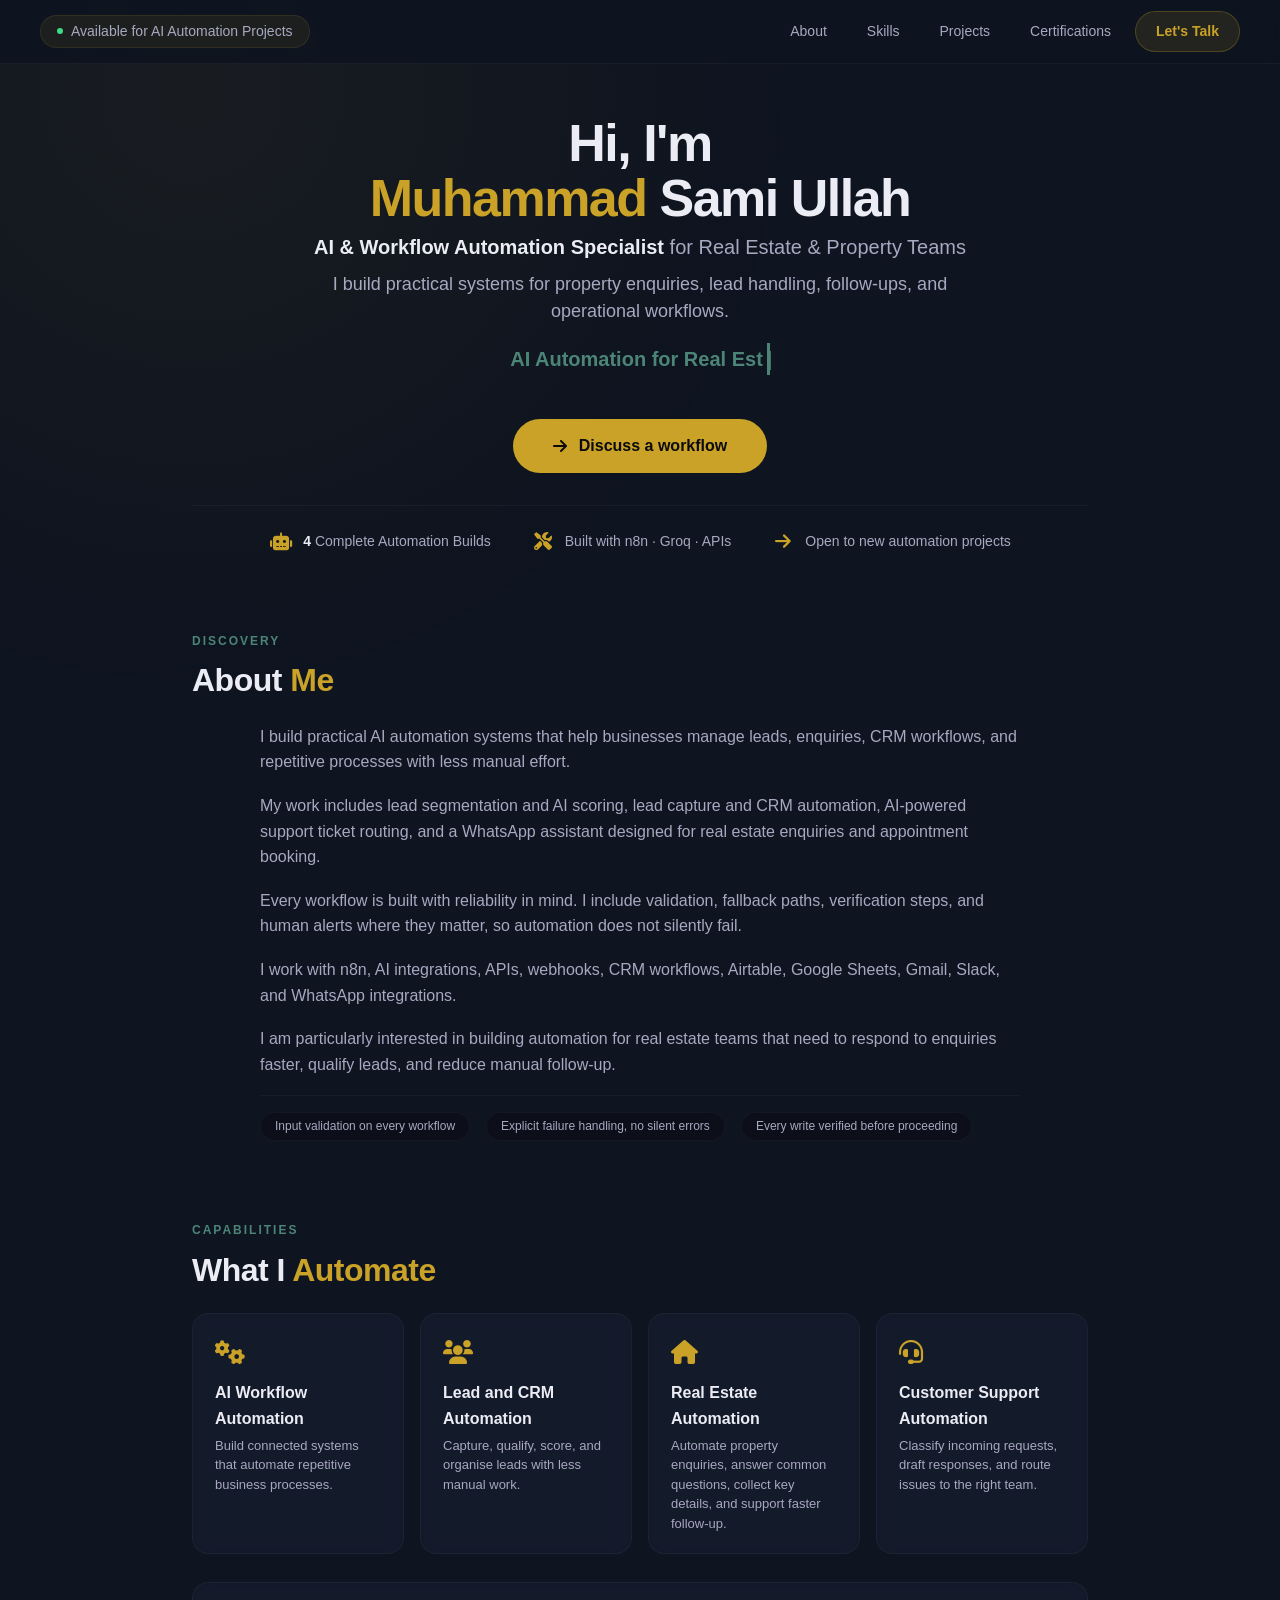
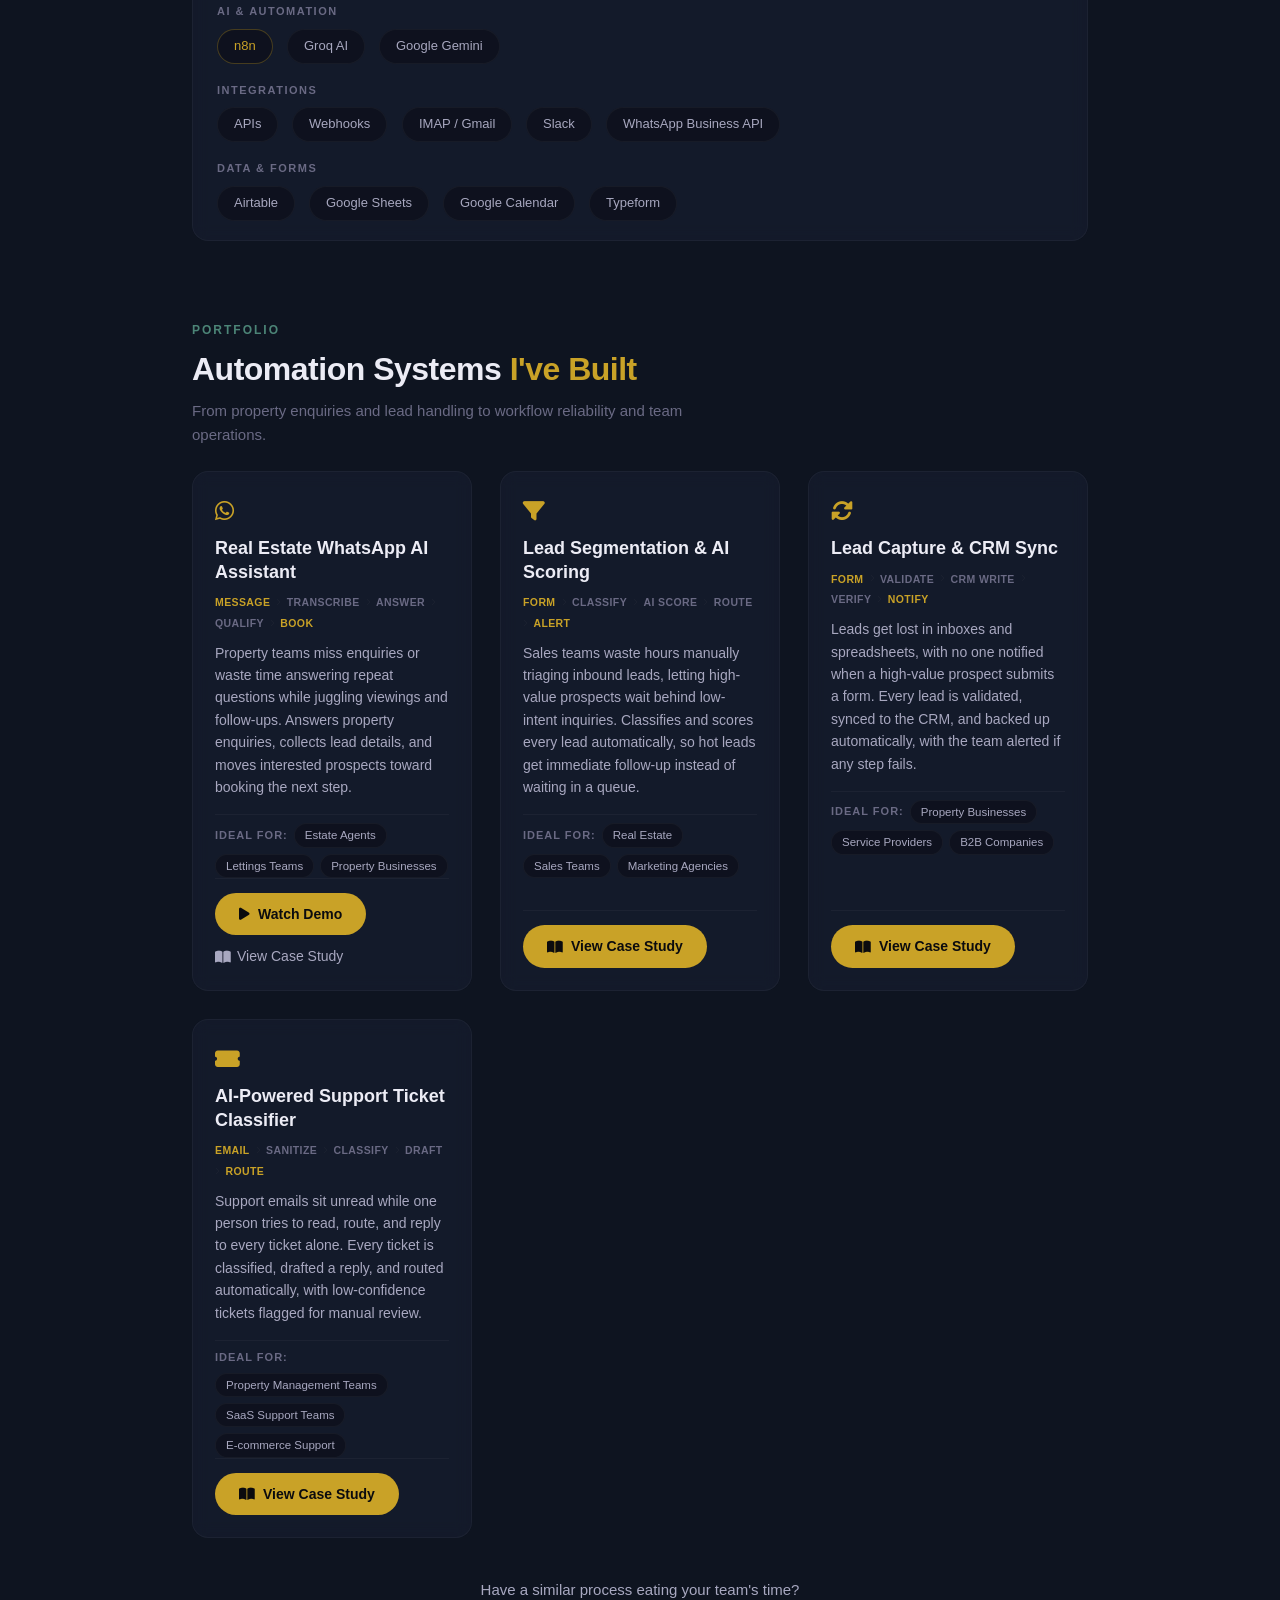
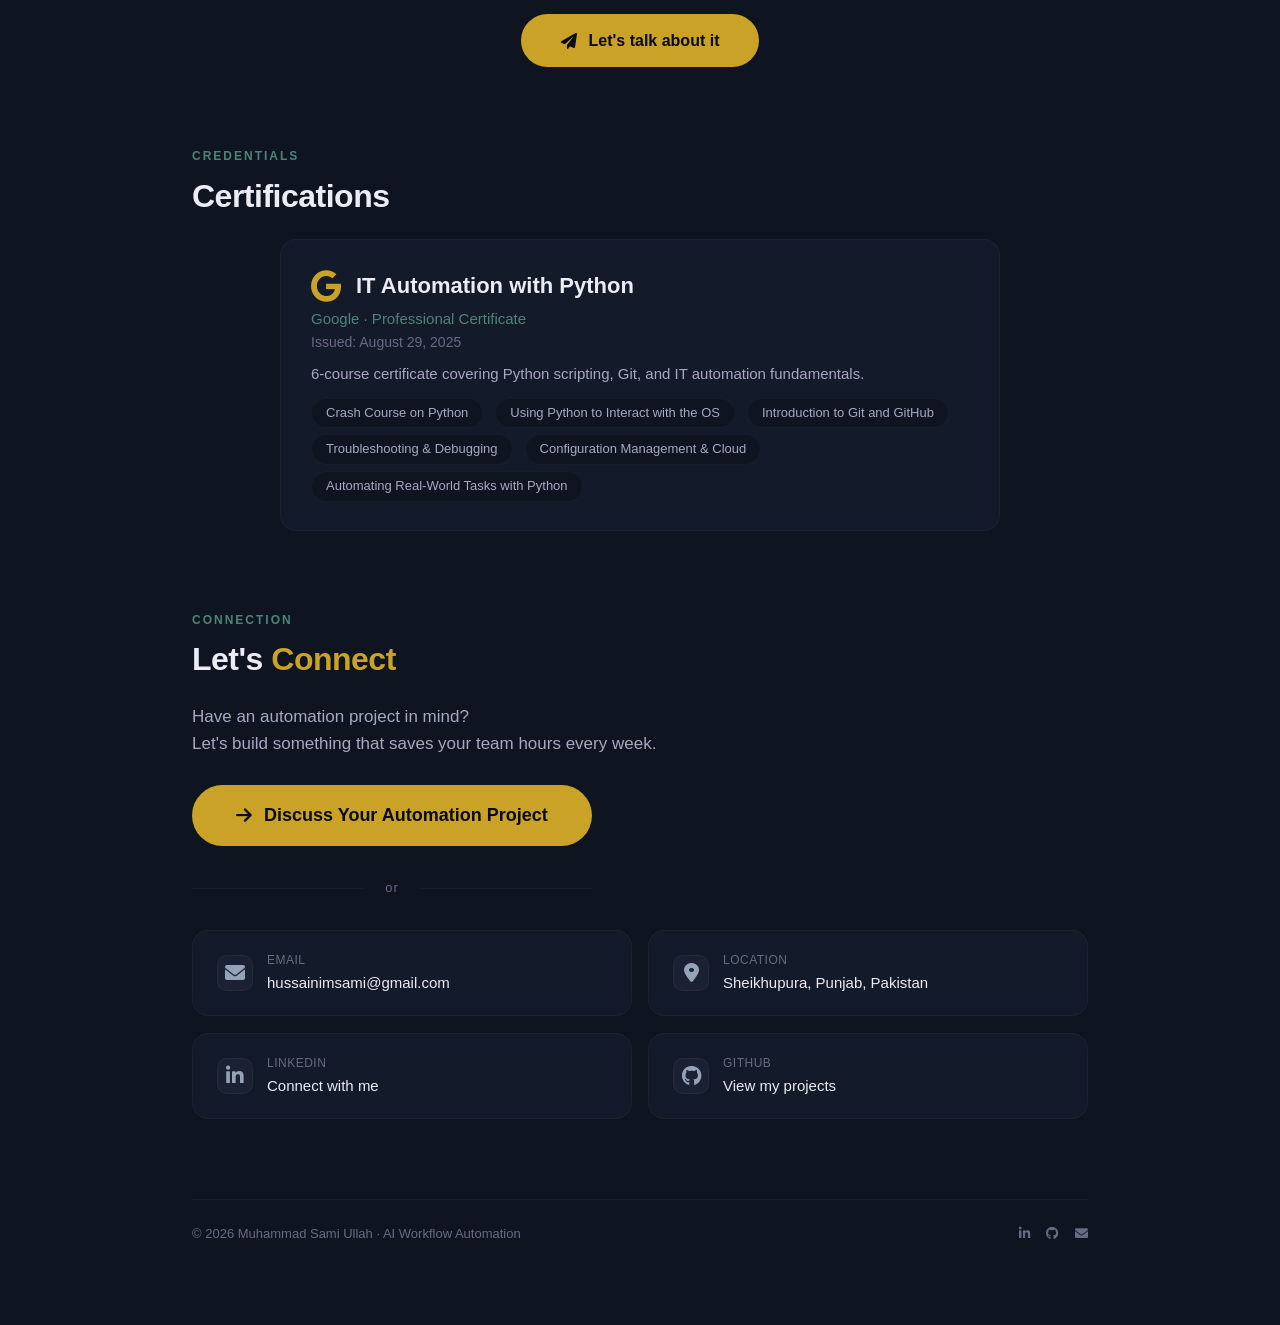
==== index.html @ 7d1ad325 "Update index.html" ====
<!DOCTYPE html>
<html lang="en">
<head>
    <meta charset="UTF-8" />
    <meta name="viewport" content="width=device-width, initial-scale=1.0" />
    <title>Muhammad Sami Ullah · AI Workflow Automation</title>
    <meta name="description" content="AI Workflow Automation for Lead, CRM and Property Enquiry Processes. I build systems that capture and qualify leads, manage property enquiries, route support requests, and reduce manual work." />
    <meta property="og:title" content="Muhammad Sami Ullah · AI Workflow Automation" />
    <meta property="og:type" content="website" />
    <meta property="og:url" content="https://ihussainisami.vercel.app" />
    <link rel="icon" href="data:image/svg+xml,<svg xmlns='http://www.w3.org/2000/svg' viewBox='0 0 100 100'><text y='.9em' font-size='90'>⚙️</text></svg>" />
    <link rel="stylesheet" href="https://cdnjs.cloudflare.com/ajax/libs/font-awesome/6.0.0-beta3/css/all.min.css" />
    <link rel="stylesheet" href="style.css" />
<meta name="google-site-verification" content="googlea00cfc5ee9e7b733" />
</head>
<body>

    <nav class="navbar">
        <div class="nav-availability"><span class="dot"></span> Available for AI Automation Projects</div>
        <button class="hamburger" id="hamburgerBtn" aria-label="Toggle navigation"><span></span><span></span><span></span></button>
        <div class="nav-links">
            <a href="#about">About</a>
            <a href="#skills">Skills</a>
            <a href="#projects">Projects</a>
            <a href="#certifications">Certifications</a>
            <a href="#contact" class="cta-link">Let's Talk</a>
        </div>
    </nav>

    <div class="nav-overlay" id="navOverlay">
        <a href="#about">About</a>
        <a href="#skills">Skills</a>
        <a href="#projects">Projects</a>
        <a href="#certifications">Certifications</a>
        <a href="#contact" class="cta-link">Let's Talk</a>
    </div>

    <main class="main">
        <section class="hero" id="home">
            <h1>Hi, I'm<br /><span class="highlight">Muhammad</span> Sami Ullah</h1>
            <div class="hero-sub"><strong>AI &amp; Workflow Automation Specialist</strong> for Real Estate &amp; Property Teams</div>
            <p class="hero-tagline">
                I build practical systems for property enquiries, lead handling, follow-ups, and operational workflows.
            </p>
            <div class="typewriter-container" id="typewriter"><span id="typewriter-text"></span><span class="cursor">|</span></div>
            <div class="hero-cta">
                <a href="#contact" class="mailto-btn" style="margin-top:0;"><i class="fas fa-arrow-right"></i> Discuss a workflow</a>
            </div>
            <div class="hero-meta">
                <div class="hero-meta-item"><i class="fas fa-robot"></i><span><strong>4</strong> Complete Automation Builds</span></div>
                <div class="hero-meta-item"><i class="fas fa-tools"></i><span>Built with n8n · Groq · APIs</span></div>
                <div class="hero-meta-item"><i class="fas fa-arrow-right"></i><span>Open to new automation projects</span></div>
            </div>
        </section>

        <section id="about">
            <div class="section-label">DISCOVERY</div>
            <h2 class="section-title">About <span>Me</span></h2>
            <div class="about-grid">
                <div class="about-text">
                    <p>I build practical AI automation systems that help businesses manage leads, enquiries, CRM workflows, and repetitive processes with less manual effort.</p>
                    <p>My work includes lead segmentation and AI scoring, lead capture and CRM automation, AI-powered support ticket routing, and a WhatsApp assistant designed for real estate enquiries and appointment booking.</p>
                    <p>Every workflow is built with reliability in mind. I include validation, fallback paths, verification steps, and human alerts where they matter, so automation does not silently fail.</p>
                    <p>I work with n8n, AI integrations, APIs, webhooks, CRM workflows, Airtable, Google Sheets, Gmail, Slack, and WhatsApp integrations.</p>
                    <p>I am particularly interested in building automation for real estate teams that need to respond to enquiries faster, qualify leads, and reduce manual follow-up.</p>
                    <div class="trust-strip">
                        <span>Input validation on every workflow</span>
                        <span>Explicit failure handling, no silent errors</span>
                        <span>Every write verified before proceeding</span>
                    </div>
                </div>
            </div>
        </section>

        <section id="skills">
            <div class="section-label">CAPABILITIES</div>
            <h2 class="section-title">What I <span>Automate</span></h2>
            <div class="skills-grid">
                <div class="skill-card"><div class="icon"><i class="fas fa-cogs"></i></div><h4>AI Workflow Automation</h4><p>Build connected systems that automate repetitive business processes.</p></div>
                <div class="skill-card"><div class="icon"><i class="fas fa-users"></i></div><h4>Lead and CRM Automation</h4><p>Capture, qualify, score, and organise leads with less manual work.</p></div>
                <div class="skill-card"><div class="icon"><i class="fas fa-home"></i></div><h4>Real Estate Automation</h4><p>Automate property enquiries, answer common questions, collect key details, and support faster follow-up.</p></div>
                <div class="skill-card"><div class="icon"><i class="fas fa-headset"></i></div><h4>Customer Support Automation</h4><p>Classify incoming requests, draft responses, and route issues to the right team.</p></div>
            </div>
            <div class="tech-tags-grouped">
                <div class="tag-group">
                    <div class="tag-group-label">AI &amp; Automation</div>
                    <div class="tag-group-list">
                        <span class="tag-highlight">n8n</span><span>Groq AI</span><span>Google Gemini</span>
                    </div>
                </div>
                <div class="tag-group">
                    <div class="tag-group-label">Integrations</div>
                    <div class="tag-group-list">
                        <span>APIs</span><span>Webhooks</span><span>IMAP / Gmail</span><span>Slack</span><span>WhatsApp Business API</span>
                    </div>
                </div>
                <div class="tag-group">
                    <div class="tag-group-label">Data &amp; Forms</div>
                    <div class="tag-group-list">
                        <span>Airtable</span><span>Google Sheets</span><span>Google Calendar</span><span>Typeform</span>
                    </div>
                </div>
            </div>
        </section>

        <section id="projects">
            <div class="section-label">PORTFOLIO</div>
            <h2 class="section-title">Automation Systems <span>I've Built</span></h2>
            <p class="section-subtext">From property enquiries and lead handling to workflow reliability and team operations.</p>
            <div class="projects-grid">

                <div class="project-card">
                    <div class="project-icon"><i class="fab fa-whatsapp"></i></div>
                    <h4>Real Estate WhatsApp AI Assistant</h4>
                    <div class="mini-flow-text">
                        <span>Message</span><i class="fas fa-chevron-right"></i><span>Transcribe</span><i class="fas fa-chevron-right"></i><span>Answer</span><i class="fas fa-chevron-right"></i><span>Qualify</span><i class="fas fa-chevron-right"></i><span>Book</span>
                    </div>
                    <p class="card-desc">Property teams miss enquiries or waste time answering repeat questions while juggling viewings and follow-ups. Answers property enquiries, collects lead details, and moves interested prospects toward booking the next step.</p>
                    <div class="ideal-for"><span class="label">Ideal for:</span><span class="pill">Estate Agents</span><span class="pill">Lettings Teams</span><span class="pill">Property Businesses</span></div>
                    <div class="project-actions">
                        <a href="https://drive.google.com/file/d/1yLW7TFR0mKe8ksVkh0fXr_9Os7YQUaQK/view?usp=sharing" target="_blank" class="case-link"><i class="fas fa-play"></i> Watch Demo</a>
                        <a href="case-studies/real-estate-whatsapp.html" class="repo-link"><i class="fas fa-book-open"></i> View Case Study</a>
                    </div>
                </div>

                <div class="project-card">
                    <div class="project-icon"><i class="fas fa-filter"></i></div>
                    <h4>Lead Segmentation &amp; AI Scoring</h4>
                    <div class="mini-flow-text">
                        <span>Form</span><i class="fas fa-chevron-right"></i><span>Classify</span><i class="fas fa-chevron-right"></i><span>AI Score</span><i class="fas fa-chevron-right"></i><span>Route</span><i class="fas fa-chevron-right"></i><span>Alert</span>
                    </div>
                    <p class="card-desc">Sales teams waste hours manually triaging inbound leads, letting high-value prospects wait behind low-intent inquiries. Classifies and scores every lead automatically, so hot leads get immediate follow-up instead of waiting in a queue.</p>
                    <div class="ideal-for"><span class="label">Ideal for:</span><span class="pill">Real Estate</span><span class="pill">Sales Teams</span><span class="pill">Marketing Agencies</span></div>
                    <div class="project-actions">
                        <a href="case-studies/lead-segmentation.html" class="case-link"><i class="fas fa-book-open"></i> View Case Study</a>
                    </div>
                </div>

                <div class="project-card">
                    <div class="project-icon"><i class="fas fa-sync-alt"></i></div>
                    <h4>Lead Capture &amp; CRM Sync</h4>
                    <div class="mini-flow-text">
                        <span>Form</span><i class="fas fa-chevron-right"></i><span>Validate</span><i class="fas fa-chevron-right"></i><span>CRM Write</span><i class="fas fa-chevron-right"></i><span>Verify</span><i class="fas fa-chevron-right"></i><span>Notify</span>
                    </div>
                    <p class="card-desc">Leads get lost in inboxes and spreadsheets, with no one notified when a high-value prospect submits a form. Every lead is validated, synced to the CRM, and backed up automatically, with the team alerted if any step fails.</p>
                    <div class="ideal-for"><span class="label">Ideal for:</span><span class="pill">Property Businesses</span><span class="pill">Service Providers</span><span class="pill">B2B Companies</span></div>
                    <div class="project-actions">
                        <a href="case-studies/lead-capture.html" class="case-link"><i class="fas fa-book-open"></i> View Case Study</a>
                    </div>
                </div>

                <div class="project-card">
                    <div class="project-icon"><i class="fas fa-ticket-alt"></i></div>
                    <h4>AI-Powered Support Ticket Classifier</h4>
                    <div class="mini-flow-text">
                        <span>Email</span><i class="fas fa-chevron-right"></i><span>Sanitize</span><i class="fas fa-chevron-right"></i><span>Classify</span><i class="fas fa-chevron-right"></i><span>Draft</span><i class="fas fa-chevron-right"></i><span>Route</span>
                    </div>
                    <p class="card-desc">Support emails sit unread while one person tries to read, route, and reply to every ticket alone. Every ticket is classified, drafted a reply, and routed automatically, with low-confidence tickets flagged for manual review.</p>
                    <div class="ideal-for"><span class="label">Ideal for:</span><span class="pill">Property Management Teams</span><span class="pill">SaaS Support Teams</span><span class="pill">E-commerce Support</span></div>
                    <div class="project-actions">
                        <a href="case-studies/support-classifier.html" class="case-link"><i class="fas fa-book-open"></i> View Case Study</a>
                    </div>
                </div>

            </div>
            <div class="projects-closing">
                <p>Have a similar process eating your team's time?</p>
                <a href="#contact" class="mailto-btn" style="margin-top:12px;"><i class="fas fa-paper-plane"></i> Let's talk about it</a>
            </div>
        </section>

        <section id="certifications">
            <div class="section-label">CREDENTIALS</div>
            <h2 class="section-title">Certifications</h2>
            <div class="cert-main">
                <div class="header"><i class="fab fa-google"></i><h4>IT Automation with Python</h4></div>
                <div class="issuer">Google · Professional Certificate</div>
                <div class="date">Issued: August 29, 2025</div>
                <p>6-course certificate covering Python scripting, Git, and IT automation fundamentals.</p>
                <div class="topics">
                    <span>Crash Course on Python</span><span>Using Python to Interact with the OS</span>
                    <span>Introduction to Git and GitHub</span><span>Troubleshooting &amp; Debugging</span>
                    <span>Configuration Management &amp; Cloud</span><span>Automating Real-World Tasks with Python</span>
                </div>
            </div>
        </section>

        <section id="contact">
            <div class="section-label">CONNECTION</div>
            <h2 class="section-title">Let's <span>Connect</span></h2>
            <div class="contact-section">
                <p class="contact-sub">Have an automation project in mind?<br />Let's build something that saves your team hours every week.</p>
                <a href="mailto:hussainimsami@gmail.com" class="contact-primary-btn"><i class="fas fa-arrow-right"></i> Discuss Your Automation Project</a>
                <div class="contact-divider">or</div>
                <div class="contact-grid">
                    <div class="contact-card"><div class="icon"><i class="fas fa-envelope"></i></div><div class="info"><span class="label">Email</span><span class="value"><a href="mailto:hussainimsami@gmail.com">hussainimsami@gmail.com</a></span></div></div>
                    <div class="contact-card"><div class="icon"><i class="fas fa-map-marker-alt"></i></div><div class="info"><span class="label">Location</span><span class="value">Sheikhupura, Punjab, Pakistan</span></div></div>
                    <div class="contact-card"><div class="icon"><i class="fab fa-linkedin-in"></i></div><div class="info"><span class="label">LinkedIn</span><span class="value"><a href="https://www.linkedin.com/in/ihussainisami" target="_blank">Connect with me</a></span></div></div>
                    <div class="contact-card"><div class="icon"><i class="fab fa-github"></i></div><div class="info"><span class="label">GitHub</span><span class="value"><a href="https://github.com/ihussainisami" target="_blank">View my projects</a></span></div></div>
                </div>
            </div>
        </section>

        <div style="margin-top:40px;padding-top:24px;border-top:1px solid var(--border-subtle);display:flex;justify-content:space-between;flex-wrap:wrap;gap:12px;font-size:13px;color:var(--text-muted);">
            <span>© 2026 Muhammad Sami Ullah · AI Workflow Automation</span>
            <span style="display:flex;gap:16px;">
                <a href="https://www.linkedin.com/in/ihussainisami" target="_blank" style="color:var(--text-muted);"><i class="fab fa-linkedin-in"></i></a>
                <a href="https://github.com/ihussainisami" target="_blank" style="color:var(--text-muted);"><i class="fab fa-github"></i></a>
                <a href="mailto:hussainimsami@gmail.com" style="color:var(--text-muted);"><i class="fas fa-envelope"></i></a>
            </span>
        </div>
    </main>

    <script>
        const hamburger = document.getElementById('hamburgerBtn');
        const overlay = document.getElementById('navOverlay');
        hamburger.addEventListener('click', () => overlay.classList.toggle('open'));
        overlay.querySelectorAll('a').forEach(link => link.addEventListener('click', () => overlay.classList.remove('open')));
        window.addEventListener('resize', () => { if (window.innerWidth > 600) overlay.classList.remove('open'); });

        const roles = ['AI Automation for Real Estate Teams', 'Property Workflow Automation Specialist', 'AI & Workflow Automation Specialist'];
        let roleIndex = 0, charIndex = 0, isDeleting = false;
        const typewriterText = document.getElementById('typewriter-text');
        function type() {
            const currentRole = roles[roleIndex];
            if (!isDeleting) {
                typewriterText.textContent = currentRole.substring(0, charIndex + 1);
                charIndex++;
                if (charIndex === currentRole.length) { isDeleting = true; setTimeout(type, 2000); return; }
                setTimeout(type, 80);
            } else {
                typewriterText.textContent = currentRole.substring(0, charIndex - 1);
                charIndex--;
                if (charIndex === 0) { isDeleting = false; roleIndex = (roleIndex + 1) % roles.length; setTimeout(type, 400); return; }
                setTimeout(type, 50);
            }
        }
        const prefersReducedMotion = window.matchMedia('(prefers-reduced-motion: reduce)').matches;
        if (prefersReducedMotion) { typewriterText.textContent = roles[0]; } else { type(); }

        const observer = new IntersectionObserver((entries) => {
            entries.forEach(e => { if (e.isIntersecting) { e.target.classList.add('visible'); observer.unobserve(e.target); } });
        }, { threshold: 0.05, rootMargin: '0px 0px -40px 0px' });
        if (!prefersReducedMotion) {
            // Delay only resets per-group (per parent container) instead of counting globally,
            // and is capped so nothing ever waits more than 0.2s.
            document.querySelectorAll('.skills-grid, .tag-group-list, .projects-grid, .contact-grid').forEach(group => {
                group.querySelectorAll(':scope > *').forEach((el, i) => {
                    el.classList.add('fade-up');
                    el.style.transitionDelay = Math.min(i * 0.03, 0.2) + 's';
                    observer.observe(el);
                });
            });
            document.querySelectorAll('.cert-main, .hero-meta').forEach(el => {
                el.classList.add('fade-up');
                el.style.transitionDelay = '0s';
                observer.observe(el);
            });
            setTimeout(() => {
                document.querySelectorAll('.fade-up').forEach(el => { if (el.getBoundingClientRect().top < window.innerHeight) el.classList.add('visible'); });
            }, 100);
        } else {
            document.querySelectorAll('.skill-card, .project-card, .cert-main, .contact-card, .hero-meta, .tag-group-list span')
                .forEach(el => { el.style.opacity = 1; el.style.transform = 'none'; });
        }

        const sections = document.querySelectorAll('section[id]');
        const navLinks = document.querySelectorAll('.nav-links a, .nav-overlay a');
        window.addEventListener('scroll', () => {
            let current = '';
            const navHeight = document.querySelector('.navbar').offsetHeight;
            sections.forEach(section => { if (window.scrollY >= section.offsetTop - navHeight - 20) current = section.getAttribute('id'); });
            navLinks.forEach(link => { link.classList.remove('active'); if (link.getAttribute('href') === '#' + current) link.classList.add('active'); });
        });
    </script>
</body>
</html>
---- style.css ----
:root {
    --bg-primary: #0E1420;
    --bg-secondary: #161D2E;
    --bg-card: rgba(22, 29, 46, 0.75);
    --bg-card-hover: rgba(30, 38, 58, 0.9);
    --text-primary: #ececf5;
    --text-secondary: #a8a8c0;
    --text-muted: #6a6a84;
    --accent-gold: #C9A227;
    --accent-teal: #4C8577;
    --accent-dim: rgba(201, 162, 39, 0.10);
    --border-subtle: rgba(255, 255, 255, 0.04);
    --radius: 16px;
    --transition: 0.3s cubic-bezier(0.25, 0.46, 0.45, 0.94);
    --font-sans: 'Inter', -apple-system, BlinkMacSystemFont, 'Segoe UI', Roboto, sans-serif;
    --nav-height: 64px;
}
* { margin: 0; padding: 0; box-sizing: border-box; }
html { scroll-behavior: smooth; }
body {
    font-family: var(--font-sans);
    background: var(--bg-primary);
    color: var(--text-primary);
    line-height: 1.6;
    min-height: 100vh;
    position: relative;
    overflow-x: hidden;
    padding-top: var(--nav-height);
}
body::before {
    content: '';
    position: fixed;
    inset: 0;
    z-index: 0;
    background: radial-gradient(circle at 15% 10%, rgba(201, 162, 39, 0.06) 0%, transparent 45%);
    pointer-events: none;
}
::-webkit-scrollbar { width: 4px; }
::-webkit-scrollbar-track { background: var(--bg-primary); }
::-webkit-scrollbar-thumb { background: var(--accent-gold); border-radius: 12px; }

.navbar {
    position: fixed; top: 0; left: 0; right: 0; height: var(--nav-height);
    background: rgba(14, 20, 32, 0.85);
    backdrop-filter: blur(8px); -webkit-backdrop-filter: blur(8px);
    border-bottom: 1px solid var(--border-subtle);
    display: flex; align-items: center; justify-content: space-between;
    padding: 0 40px; z-index: 100;
}
.nav-availability {
    display: flex; align-items: center; gap: 8px; font-size: 14px; font-weight: 500;
    color: var(--text-secondary); background: rgba(201, 162, 39, 0.08);
    padding: 4px 16px; border-radius: 30px; border: 1px solid rgba(201, 162, 39, 0.12);
}
.nav-availability .dot { width: 6px; height: 6px; border-radius: 50%; background: #3ddc84; display: inline-block; }
.nav-links { display: flex; align-items: center; gap: 8px; }
.nav-links a {
    padding: 8px 16px; border-radius: 8px; font-size: 14px; font-weight: 500;
    color: var(--text-secondary); transition: var(--transition); text-decoration: none; cursor: pointer;
}
.nav-links a:hover, .nav-links a.active { background: var(--accent-dim); color: var(--text-primary); }
.nav-links a.active { color: var(--accent-gold); }
.nav-links .cta-link {
    background: rgba(201, 162, 39, 0.12); border: 1px solid rgba(201, 162, 39, 0.25);
    color: var(--accent-gold); padding: 8px 20px; border-radius: 30px; font-weight: 600;
}
.nav-links .cta-link:hover { background: var(--accent-gold); color: #0b0b0e; border-color: var(--accent-gold); }
.hamburger {
    display: none; flex-direction: column; gap: 4px; background: none; border: none;
    cursor: pointer; padding: 4px; color: var(--text-primary);
}
.hamburger span { display: block; width: 24px; height: 2px; background: var(--text-secondary); border-radius: 2px; transition: var(--transition); }
.hamburger:hover span { background: var(--text-primary); }
.nav-overlay {
    display: none; position: fixed; top: var(--nav-height); left: 0; right: 0;
    background: rgba(14, 20, 32, 0.95); backdrop-filter: blur(8px);
    padding: 20px 24px; flex-direction: column; gap: 8px; z-index: 99;
    border-bottom: 1px solid var(--border-subtle);
}
.nav-overlay.open { display: flex; }
.nav-overlay a {
    padding: 12px 16px; border-radius: 8px; font-size: 16px; font-weight: 500;
    color: var(--text-secondary); text-decoration: none; transition: var(--transition); cursor: pointer;
}
.nav-overlay a:hover, .nav-overlay a.active { background: var(--accent-dim); color: var(--text-primary); }
.nav-overlay a.active { color: var(--accent-gold); }
.nav-overlay .cta-link {
    color: var(--accent-gold); border: 1px solid rgba(201, 162, 39, 0.2);
    border-radius: 30px; text-align: center; margin-top: 4px;
}
.nav-overlay .cta-link:hover { background: var(--accent-gold); color: #0b0b0e; }

.main { position: relative; z-index: 1; max-width: 960px; margin: 0 auto; padding: 40px 32px 80px; }
section { margin-bottom: 80px; scroll-margin-top: calc(var(--nav-height) + 24px); }
.section-label {
    font-size: 12px; font-weight: 600; letter-spacing: 2px; text-transform: uppercase;
    color: var(--accent-teal); margin-bottom: 10px;
}
.section-title { font-size: 32px; font-weight: 700; letter-spacing: -0.5px; margin-bottom: 24px; line-height: 1.2; }
.section-subtext { font-size: 15px; color: var(--text-muted); margin-top: -14px; margin-bottom: 24px; max-width: 560px; }
.section-title span { color: var(--accent-gold); }

.hero { padding-top: 12px; text-align: center; }
.hero h1 { font-size: 52px; font-weight: 800; letter-spacing: -1.5px; line-height: 1.05; margin-bottom: 6px; }
.hero h1 .highlight { color: var(--accent-gold); }
.hero-sub { font-size: 20px; font-weight: 400; color: var(--text-secondary); margin-bottom: 8px; }
.hero-sub strong { color: var(--text-primary); font-weight: 600; }
.hero-tagline { font-size: 18px; color: var(--text-secondary); max-width: 680px; margin: 0 auto 18px; line-height: 1.5; }
.typewriter-container { font-size: 20px; color: var(--accent-teal); font-weight: 700; min-height: 2.4em; margin-bottom: 28px; }
.typewriter-container .cursor { display: inline-block; width: 3px; background: var(--accent-teal); margin-left: 4px; animation: blink 0.8s step-end infinite; }
@keyframes blink { 50% { opacity: 0; } }
@media (prefers-reduced-motion: reduce) { .typewriter-container .cursor { animation: none; } }
.hero-cta { margin-top: 8px; margin-bottom: 28px; }
.hero-meta {
    margin-top: 32px; display: flex; flex-wrap: wrap; justify-content: center;
    gap: 24px 40px; padding-top: 24px; border-top: 1px solid var(--border-subtle);
}
.hero-meta-item { display: flex; align-items: center; gap: 10px; font-size: 14px; color: var(--text-secondary); }
.hero-meta-item i { color: var(--accent-gold); font-size: 18px; width: 24px; }
.hero-meta-item strong { color: var(--text-primary); font-weight: 600; }

.about-grid { max-width: 760px; margin: 0 auto; }
.about-text p { color: var(--text-secondary); font-size: 16px; margin-bottom: 18px; }
.about-text p strong { color: var(--text-primary); }
.trust-strip { display: flex; flex-wrap: wrap; gap: 10px 16px; margin-top: 16px; padding-top: 16px; border-top: 1px solid var(--border-subtle); }
.trust-strip span {
    font-size: 12px; font-weight: 500; color: var(--text-secondary); background: rgba(10, 10, 18, 0.5);
    padding: 4px 14px; border-radius: 30px; border: 1px solid var(--border-subtle);
}

.skills-grid { display: grid; grid-template-columns: repeat(auto-fit, minmax(200px, 1fr)); gap: 16px; margin-top: 10px; }
.skill-card {
    background: var(--bg-card); backdrop-filter: blur(8px); border: 1px solid var(--border-subtle);
    border-radius: var(--radius); padding: 20px 22px; transition: var(--transition);
}
.skill-card:hover { background: var(--bg-card-hover); border-color: var(--accent-gold); transform: translateY(-3px); }
.skill-card .icon { font-size: 24px; color: var(--accent-gold); margin-bottom: 8px; }
.skill-card h4 { font-size: 16px; font-weight: 600; margin-bottom: 4px; }
.skill-card p { font-size: 13px; color: var(--text-secondary); line-height: 1.5; }
.tech-tags-grouped {
    margin-top: 28px; display: flex; flex-direction: column; gap: 18px;
    padding: 20px 24px; background: var(--bg-card); backdrop-filter: blur(8px);
    border: 1px solid var(--border-subtle); border-radius: var(--radius);
}
.tag-group-label {
    font-size: 11px; font-weight: 600; letter-spacing: 1.5px; text-transform: uppercase;
    color: var(--text-muted); margin-bottom: 8px;
}
.tag-group-list { display: flex; flex-wrap: wrap; gap: 10px 14px; }
.tag-group-list span {
    font-size: 13px; font-weight: 500; color: var(--text-secondary); background: rgba(10, 10, 18, 0.5);
    padding: 6px 16px; border-radius: 30px; border: 1px solid var(--border-subtle); transition: var(--transition);
}
.tag-group-list span:hover { border-color: var(--accent-gold); color: var(--text-primary); background: var(--accent-dim); }
.tag-group-list .tag-highlight { color: var(--accent-gold); border-color: rgba(201, 162, 39, 0.3); }

.projects-grid { display: grid; grid-template-columns: repeat(auto-fit, minmax(280px, 1fr)); gap: 28px; margin-top: 10px; align-items: stretch; }
.project-card {
    background: var(--bg-card); backdrop-filter: blur(8px); border: 1px solid var(--border-subtle);
    border-radius: var(--radius); padding: 22px 22px; transition: var(--transition);
    position: relative; overflow: hidden; display: flex; flex-direction: column; height: 100%;
}
.project-card::before {
    content: ''; position: absolute; top: 0; left: 0; width: 4px; height: 0;
    background: var(--accent-gold); transition: height 0.4s ease;
}
.project-card:hover::before { height: 100%; }
.project-card:hover { background: var(--bg-card-hover); border-color: var(--accent-gold); transform: translateY(-6px); }
.project-card .project-icon { font-size: 22px; color: var(--accent-gold); margin-bottom: 8px; }
.project-card h4 { font-size: 18px; font-weight: 600; margin-bottom: 10px; line-height: 1.3; }

/* Compact one-line flow strip replaces the old tall SVG diagram */
.mini-flow-text {
    display: flex; flex-wrap: wrap; align-items: center; gap: 4px 6px;
    margin: 0 0 10px 0; font-size: 10.5px; font-weight: 600; letter-spacing: 0.4px;
    text-transform: uppercase; color: var(--text-muted);
}
.mini-flow-text span:first-child, .mini-flow-text span:last-child { color: var(--accent-gold); }
.mini-flow-text i { font-size: 7px; color: var(--border-subtle); }

.project-card .card-desc {
    font-size: 14px; color: var(--text-secondary); line-height: 1.6; margin-bottom: 6px;
}
.ideal-for { margin-top: 10px; padding-top: 8px; border-top: 1px solid var(--border-subtle); display: flex; flex-wrap: wrap; align-items: center; gap: 6px; }
.ideal-for .label { font-size: 11px; font-weight: 600; letter-spacing: 1px; text-transform: uppercase; color: var(--text-muted); }
.ideal-for .pill {
    display: inline-block; font-size: 11.5px; font-weight: 500; color: var(--text-secondary);
    background: rgba(10, 10, 18, 0.5); padding: 2px 10px; border-radius: 30px;
    border: 1px solid var(--border-subtle);
}
.project-actions {
    display: flex; flex-wrap: wrap; gap: 10px 18px; margin-top: auto; padding-top: 14px;
    border-top: 1px solid var(--border-subtle); align-items: center;
}
.project-actions .case-link {
    display: inline-flex; align-items: center; gap: 8px; background: var(--accent-gold);
    color: #0b0b0e; padding: 10px 24px; border-radius: 30px; font-weight: 600; font-size: 14px;
    transition: var(--transition); border: none; cursor: pointer; text-decoration: none;
}
.project-actions .case-link:hover { background: #b89220; transform: translateY(-2px); box-shadow: 0 8px 24px rgba(201, 162, 39, 0.2); }
.project-actions .repo-link {
    display: inline-flex; align-items: center; gap: 6px; font-size: 14px; font-weight: 500;
    color: var(--text-secondary); transition: var(--transition); text-decoration: none;
}
.project-actions .repo-link:hover { color: var(--text-primary); }
.projects-closing { text-align: center; margin-top: 40px; }
.projects-closing p { color: var(--text-secondary); font-size: 15px; }

.cert-main {
    background: var(--bg-card); backdrop-filter: blur(8px); border: 1px solid var(--border-subtle);
    border-radius: var(--radius); padding: 28px 30px; transition: var(--transition);
    max-width: 720px; margin: 0 auto;
}
.cert-main:hover { border-color: var(--accent-gold); background: var(--bg-card-hover); }
.cert-main .header { display: flex; align-items: center; gap: 14px; margin-bottom: 4px; }
.cert-main .header i { font-size: 32px; color: var(--accent-gold); }
.cert-main .header h4 { font-size: 22px; font-weight: 700; }
.cert-main .issuer { font-size: 15px; color: var(--accent-teal); font-weight: 500; }
.cert-main .date { font-size: 14px; color: var(--text-muted); margin-bottom: 8px; }
.cert-main p { color: var(--text-secondary); font-size: 15px; line-height: 1.6; }
.cert-main .topics { display: flex; flex-wrap: wrap; gap: 6px 12px; margin-top: 12px; }
.cert-main .topics span {
    font-size: 13px; background: var(--bg-primary); padding: 4px 14px; border-radius: 30px;
    border: 1px solid var(--border-subtle); color: var(--text-secondary);
}

.case-study-page { max-width: 900px; margin: 0 auto; }
.case-back {
    display: inline-flex; align-items: center; gap: 8px; color: var(--text-secondary);
    font-size: 15px; font-weight: 500; cursor: pointer; transition: var(--transition);
    margin-bottom: 32px; padding: 8px 16px; border-radius: 8px; background: var(--bg-card);
    border: 1px solid var(--border-subtle); text-decoration: none;
}
.case-back:hover { color: var(--text-primary); border-color: var(--accent-gold); background: var(--bg-card-hover); }
.case-title { font-size: 38px; font-weight: 800; letter-spacing: -1px; line-height: 1.1; margin-bottom: 6px; }
.case-title span { color: var(--accent-gold); }
.case-subtitle {
    font-size: 16px; color: var(--text-secondary); margin-bottom: 32px;
    padding-bottom: 24px; border-bottom: 1px solid var(--border-subtle);
}
.case-block { margin-bottom: 40px; }
.case-block h3 { font-size: 22px; font-weight: 700; margin-bottom: 10px; color: var(--text-primary); }
.case-block h3 .accent { color: var(--accent-gold); }
.case-block p { color: var(--text-secondary); font-size: 16px; line-height: 1.7; max-width: 720px; }
.case-block .matters {
    background: var(--accent-dim); border-left: 3px solid var(--accent-gold); padding: 14px 20px;
    border-radius: 8px; margin-top: 8px; max-width: 720px;
}
.case-block .matters p { color: var(--text-secondary); font-size: 15px; }
.case-block .matters strong { color: var(--text-primary); }
.case-flow {
    margin: 16px 0 8px 0; width: 100%; max-width: 100%; height: 50px; display: block;
    background: var(--bg-card); border-radius: var(--radius); padding: 4px 0; border: 1px solid var(--border-subtle);
}
.case-tools { display: flex; flex-wrap: wrap; gap: 8px 14px; margin-top: 8px; }
.case-tools span {
    font-size: 13px; font-weight: 500; color: var(--text-secondary); background: rgba(10, 10, 18, 0.5);
    padding: 6px 18px; border-radius: 30px; border: 1px solid var(--border-subtle);
}
.case-tools .highlight-tool { color: var(--accent-gold); border-color: rgba(201, 162, 39, 0.3); }
.case-steps { list-style: none; padding: 0; max-width: 720px; }
.case-steps li { display: flex; gap: 16px; padding: 14px 0; border-bottom: 1px solid var(--border-subtle); align-items: flex-start; }
.case-steps li .num {
    font-size: 14px; font-weight: 700; color: var(--accent-gold); min-width: 28px;
    background: var(--accent-dim); border-radius: 50%; width: 28px; height: 28px;
    display: flex; align-items: center; justify-content: center; flex-shrink: 0;
    border: 1px solid rgba(201, 162, 39, 0.15);
}
.case-steps li .step-text { color: var(--text-secondary); font-size: 15px; line-height: 1.6; }
.case-steps li .step-text strong { color: var(--text-primary); }
.case-error-grid { display: grid; grid-template-columns: 1fr 1fr; gap: 16px; max-width: 720px; margin-top: 8px; }
.case-error-item {
    background: var(--bg-card); border: 1px solid var(--border-subtle); border-radius: var(--radius);
    padding: 16px 20px; display: flex; align-items: flex-start; gap: 12px;
}
.case-error-item i { color: var(--accent-teal); font-size: 18px; margin-top: 2px; }
.case-error-item .text { font-size: 14px; color: var(--text-secondary); line-height: 1.5; }
.case-error-item .text strong { color: var(--text-primary); }
.case-impact {
    background: var(--accent-dim); border: 1px solid rgba(201, 162, 39, 0.12); border-radius: var(--radius);
    padding: 20px 24px; max-width: 720px;
}
.case-impact p { color: var(--text-secondary); font-size: 16px; line-height: 1.7; margin-bottom: 0; }
.case-impact strong { color: var(--text-primary); }
.case-github-footer { margin-top: 32px; padding-top: 24px; border-top: 1px solid var(--border-subtle); }
.case-github-footer a {
    display: inline-flex; align-items: center; gap: 10px; color: var(--text-secondary);
    font-size: 15px; font-weight: 500; transition: var(--transition); text-decoration: none;
    padding: 8px 20px; border-radius: 30px; border: 1px solid var(--border-subtle); background: var(--bg-card);
}
.case-github-footer a:hover { color: var(--text-primary); border-color: var(--accent-gold); background: var(--bg-card-hover); }

.contact-section { max-width: 900px; margin: 0 auto; text-align: left; }
.contact-sub { color: var(--text-secondary); font-size: 17px; max-width: 520px; line-height: 1.6; margin-bottom: 28px; }
.contact-primary-btn {
    display: inline-flex; align-items: center; gap: 12px; background: var(--accent-gold);
    color: #0b0b0e; padding: 16px 44px; border-radius: 40px; font-weight: 700; font-size: 18px;
    transition: var(--transition); border: none; cursor: pointer; text-decoration: none; margin-bottom: 32px;
}
.contact-primary-btn:hover { background: #b89220; transform: translateY(-3px); box-shadow: 0 12px 30px rgba(201, 162, 39, 0.25); }
.contact-divider {
    display: flex; align-items: center; gap: 20px; max-width: 400px; margin: 0 0 32px 0;
    color: var(--text-muted); font-size: 13px; letter-spacing: 1px;
}
.contact-divider::before, .contact-divider::after { content: ''; flex: 1; height: 1px; background: var(--border-subtle); }
.contact-grid { display: grid; grid-template-columns: 1fr 1fr; gap: 16px; width: 100%; }
.contact-card {
    background: var(--bg-card); backdrop-filter: blur(8px); border: 1px solid var(--border-subtle);
    border-radius: var(--radius); padding: 20px 24px; transition: var(--transition);
    text-align: left; display: flex; align-items: center; gap: 14px;
}
.contact-card:hover { background: var(--bg-card-hover); border-color: rgba(201, 162, 39, 0.15); transform: translateY(-2px); }
.contact-card .icon {
    font-size: 20px; color: #94A3B8; width: 36px; height: 36px; display: flex; align-items: center;
    justify-content: center; flex-shrink: 0; background: rgba(148, 163, 184, 0.06); border-radius: 10px;
    border: 1px solid var(--border-subtle);
}
.contact-card .info { display: flex; flex-direction: column; gap: 1px; }
.contact-card .info .label { font-size: 12px; font-weight: 500; color: var(--text-muted); text-transform: uppercase; letter-spacing: 0.5px; }
.contact-card .info .value { font-size: 15px; font-weight: 500; color: var(--text-primary); }
.contact-card .info .value a { color: var(--text-primary); text-decoration: none; transition: var(--transition); }
.contact-card .info .value a:hover { color: var(--accent-gold); }

@media (max-width: 820px) {
    .navbar { padding: 0 20px; }
    .nav-availability { font-size: 12px; padding: 2px 12px; }
    .main { padding: 24px 20px 60px; }
    .hero h1 { font-size: 38px; }
    .hero-sub { font-size: 18px; }
    .typewriter-container { font-size: 18px; }
    .cert-main { padding: 24px 20px; }
    .contact-section { padding: 0 4px; }
    .contact-primary-btn { width: 100%; justify-content: center; padding: 14px 24px; font-size: 16px; }
    .contact-divider { max-width: 100%; }
    .case-title { font-size: 30px; }
    .case-error-grid { grid-template-columns: 1fr; }
}
@media (max-width: 600px) {
    .nav-links { display: none; }
    .hamburger { display: flex; }
    .hero h1 { font-size: 30px; }
    .hero-meta { flex-direction: column; align-items: center; gap: 12px; }
    .projects-grid { grid-template-columns: 1fr; }
    .skills-grid { grid-template-columns: 1fr 1fr; }
    .section-title { font-size: 26px; }
    .cert-main .header { flex-wrap: wrap; }
    .mini-flow-text { font-size: 9.5px; }
    .contact-sub { font-size: 15px; }
    .contact-grid { grid-template-columns: 1fr; gap: 12px; }
    .case-title { font-size: 26px; }
    .project-actions { flex-direction: column; align-items: stretch; }
    .project-actions .case-link { justify-content: center; }
    .project-actions .repo-link { justify-content: center; }
    .case-flow { height: 40px; }
    .case-flow text { font-size: 7px !important; }
}
.fade-up { opacity: 0; transform: translateY(14px); transition: opacity 0.35s ease, transform 0.35s ease; will-change: opacity, transform; }
.fade-up.visible { opacity: 1; transform: translateY(0); }
@media (prefers-reduced-motion: reduce) { .fade-up { opacity: 1; transform: none; } }
.mailto-btn {
    display: inline-flex; align-items: center; gap: 12px; background: var(--accent-gold);
    color: #0b0b0e; padding: 14px 40px; border-radius: 40px; font-weight: 600; font-size: 16px;
    transition: var(--transition); border: none; cursor: pointer; text-decoration: none;
}
.mailto-btn:hover { background: #b89220; transform: translateY(-2px); box-shadow: 0 8px 24px rgba(201, 162, 39, 0.2); }
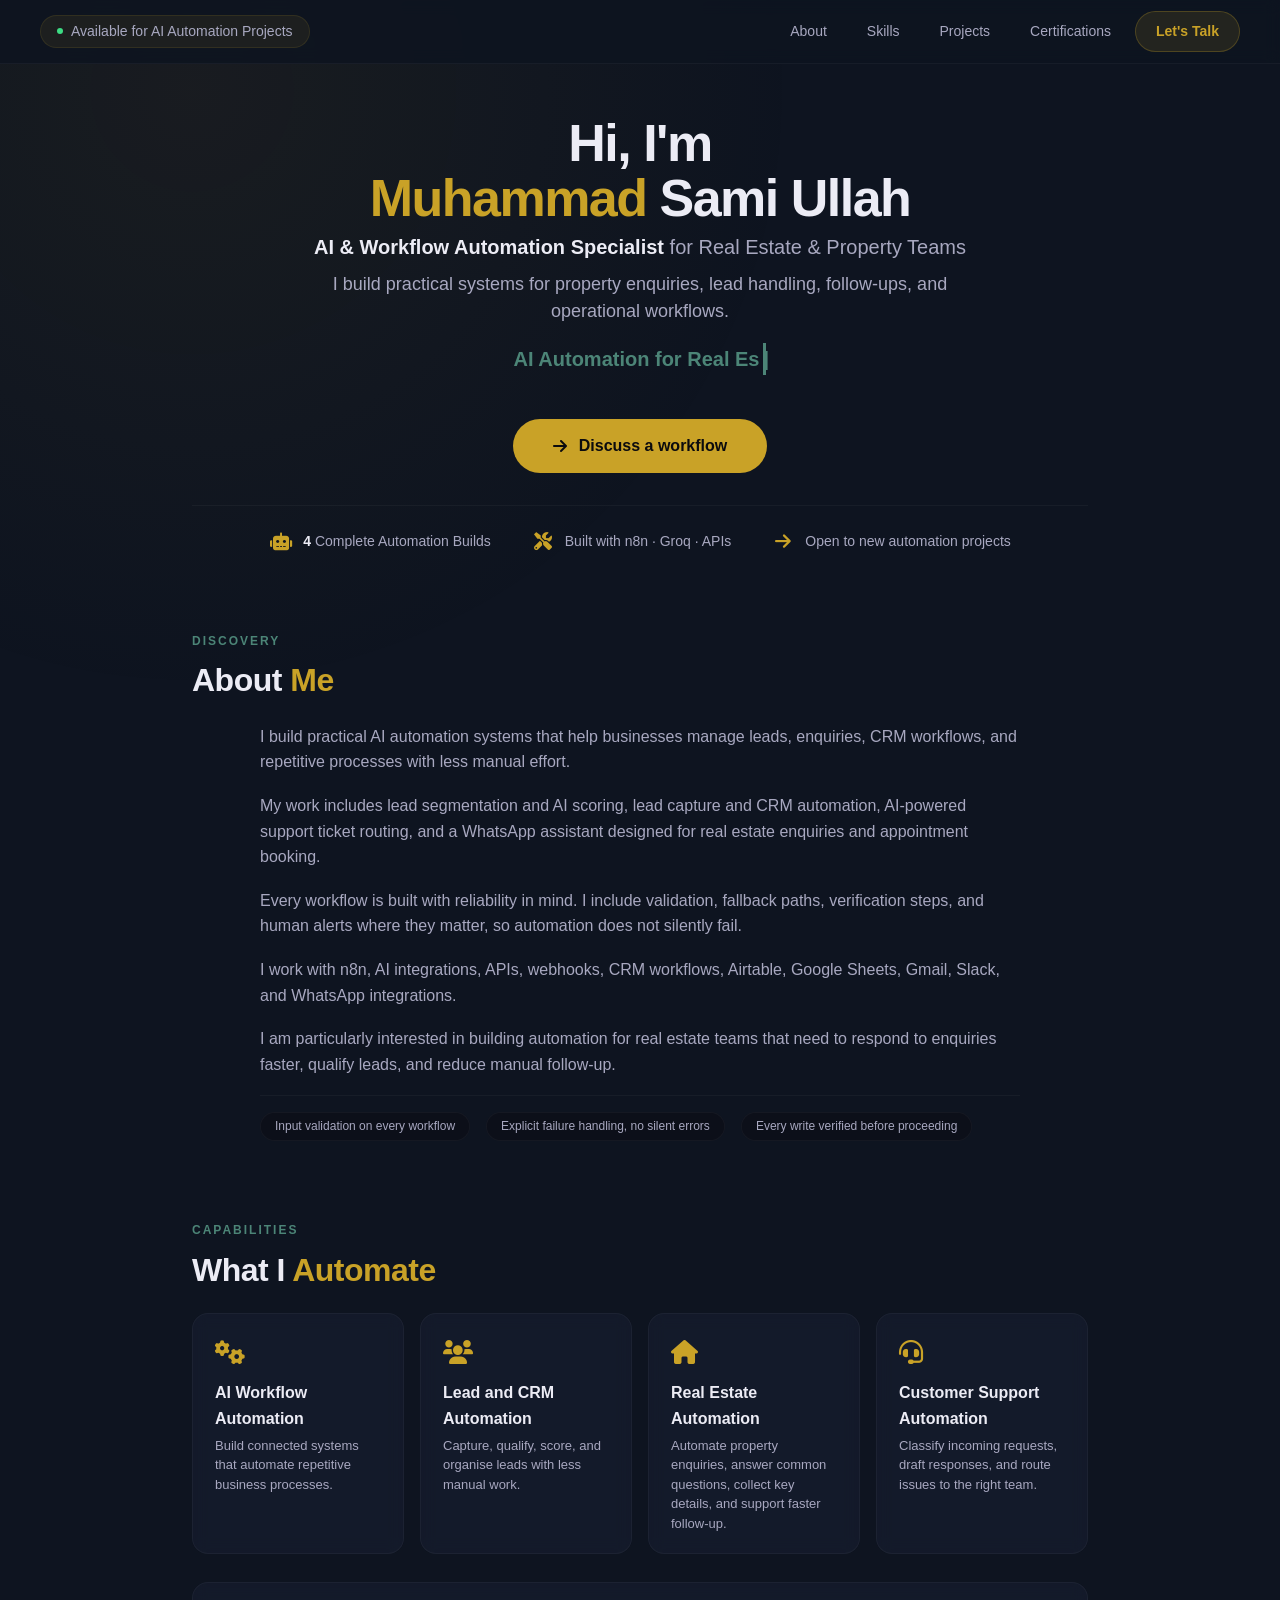
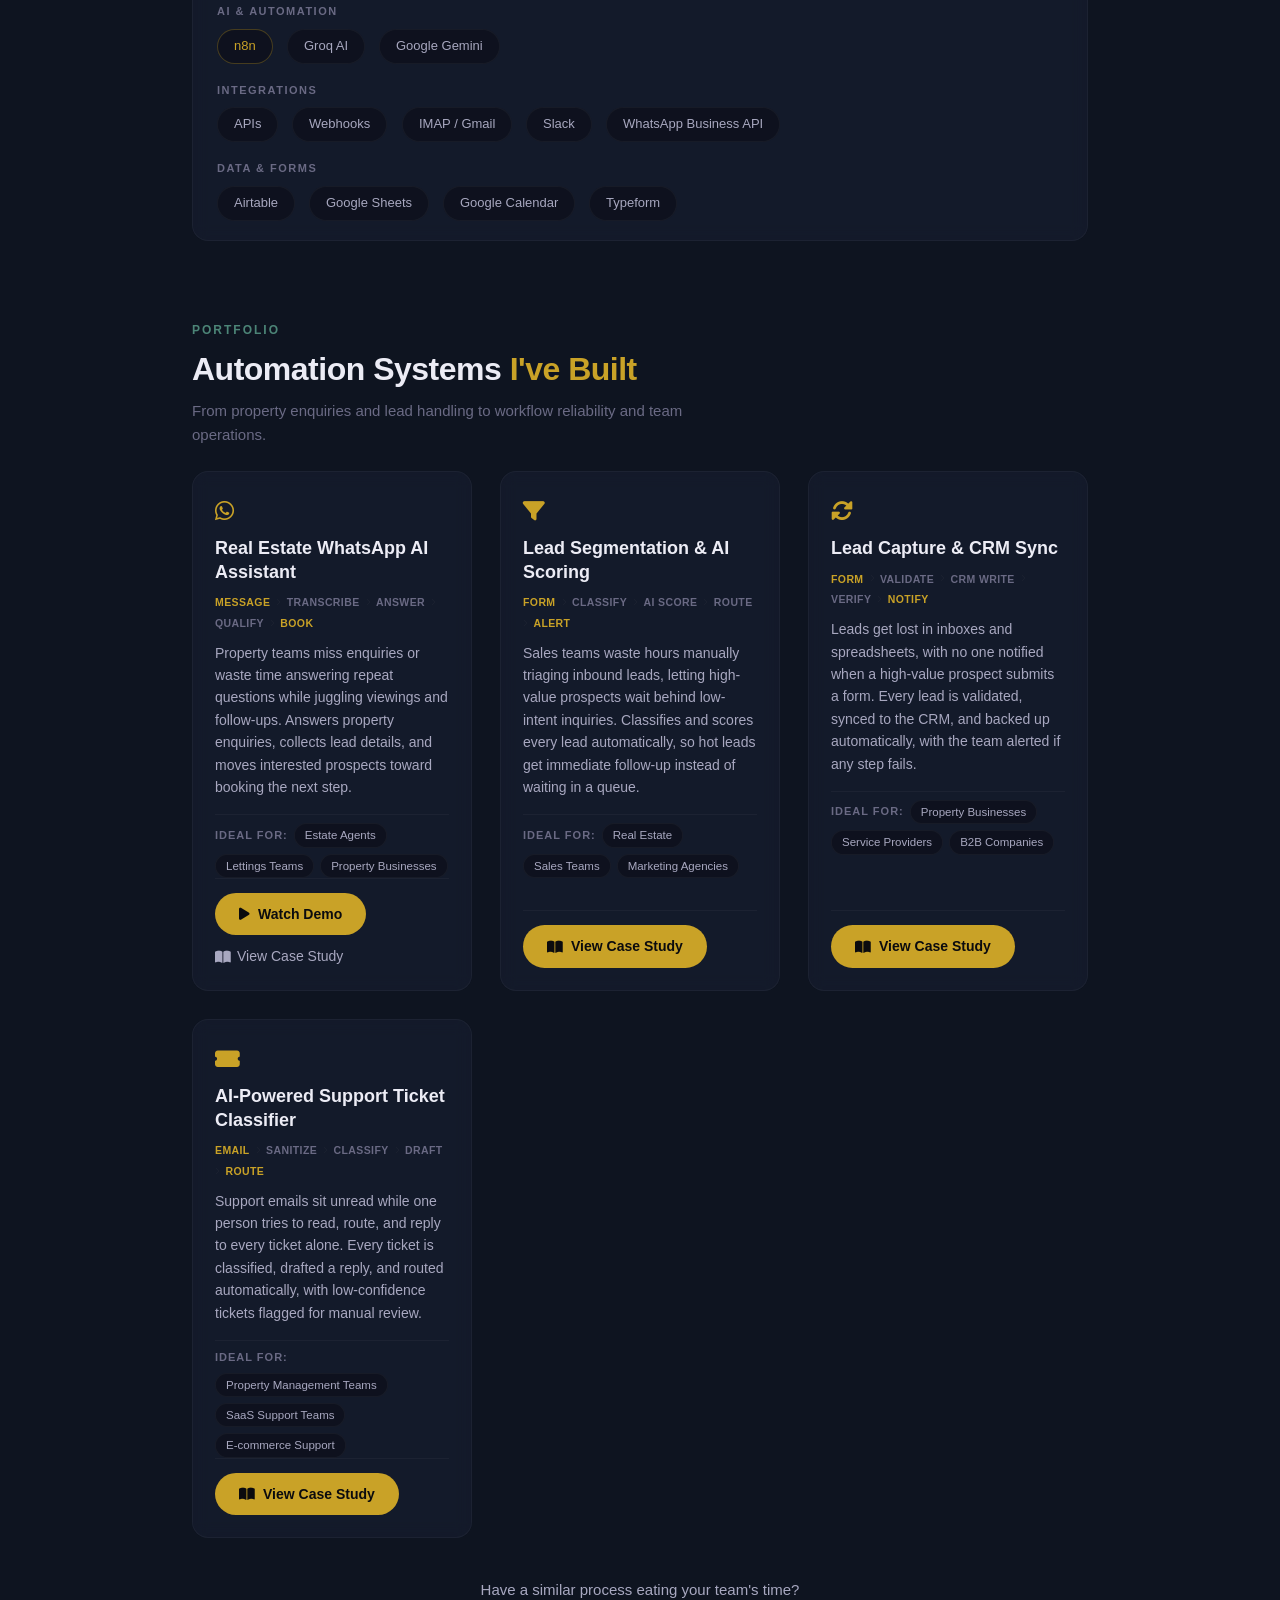
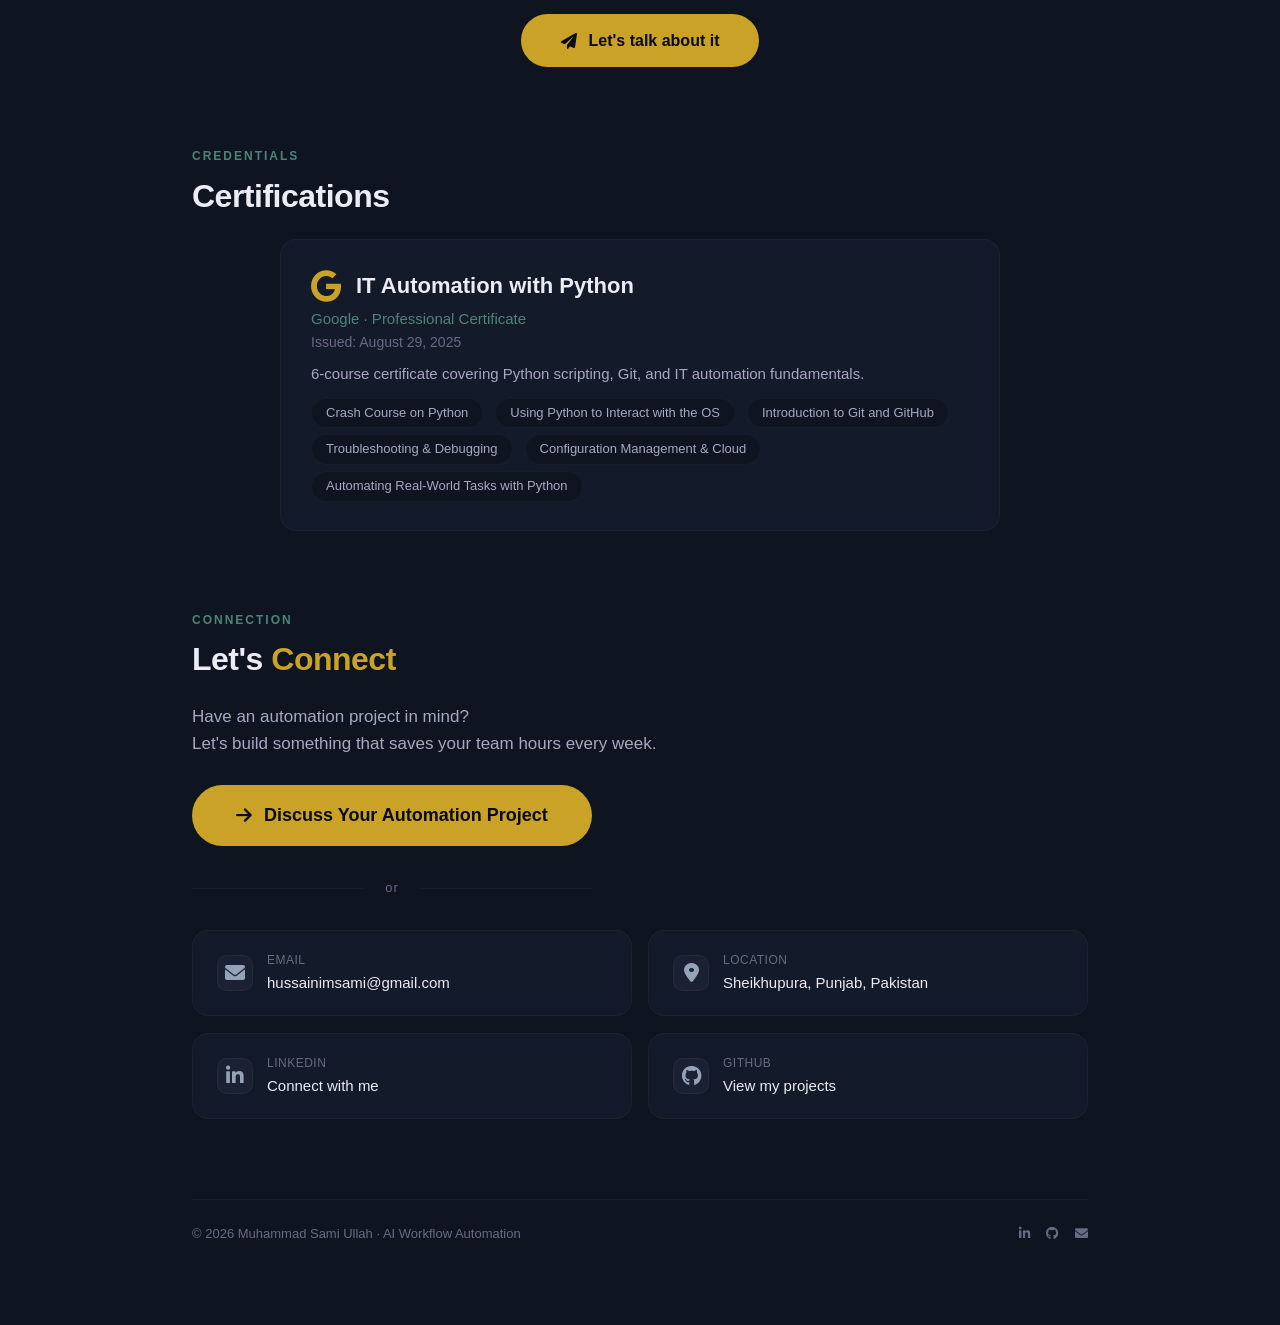
==== commit e77b03f6: "Update Google site verification meta tag" ====
--- a/index.html
+++ b/index.html
@@ -11,7 +11,7 @@
     <link rel="icon" href="data:image/svg+xml,<svg xmlns='http://www.w3.org/2000/svg' viewBox='0 0 100 100'><text y='.9em' font-size='90'>⚙️</text></svg>" />
     <link rel="stylesheet" href="https://cdnjs.cloudflare.com/ajax/libs/font-awesome/6.0.0-beta3/css/all.min.css" />
     <link rel="stylesheet" href="style.css" />
-<meta name="google-site-verification" content="googlea00cfc5ee9e7b733" />
+<meta name="google-site-verification" content="M50_ahn742Tru2GK2wLjiod4e3UFLWFQypBAQ-uRwL4" />
 </head>
 <body>
 
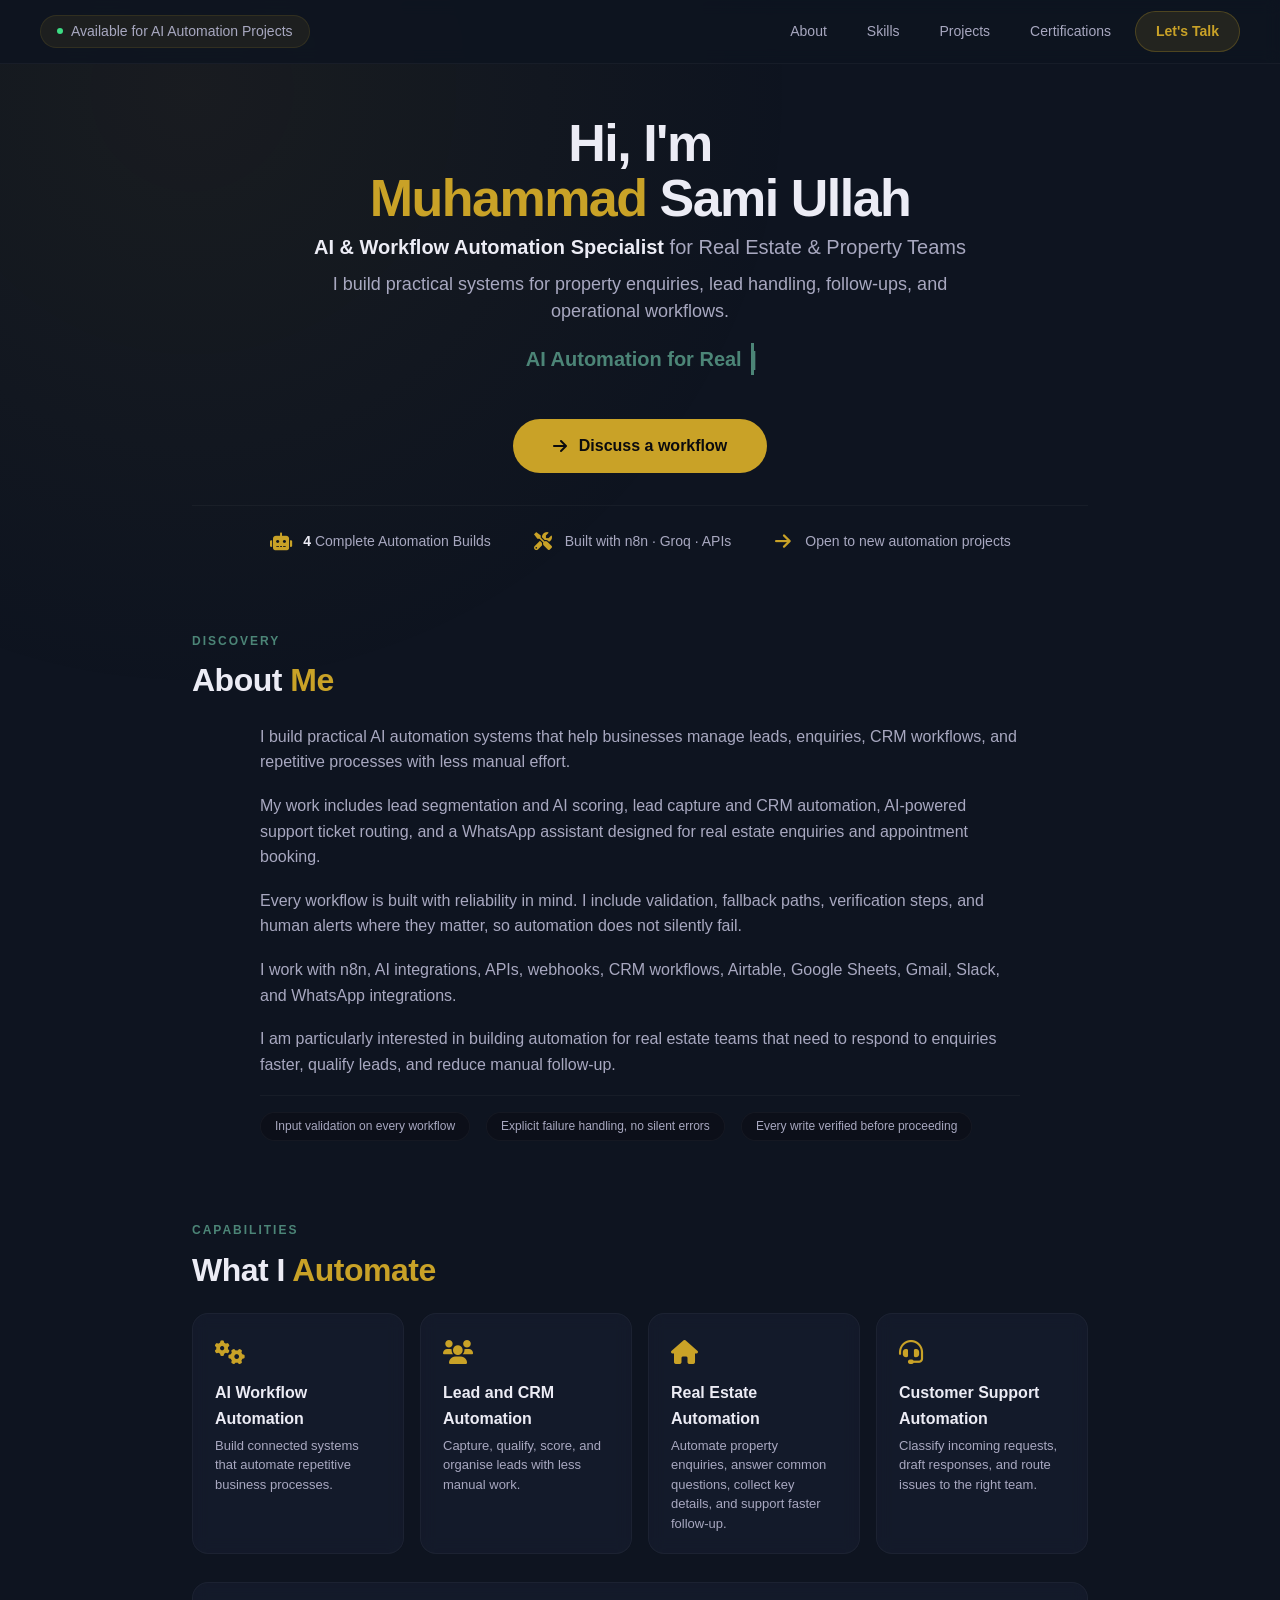
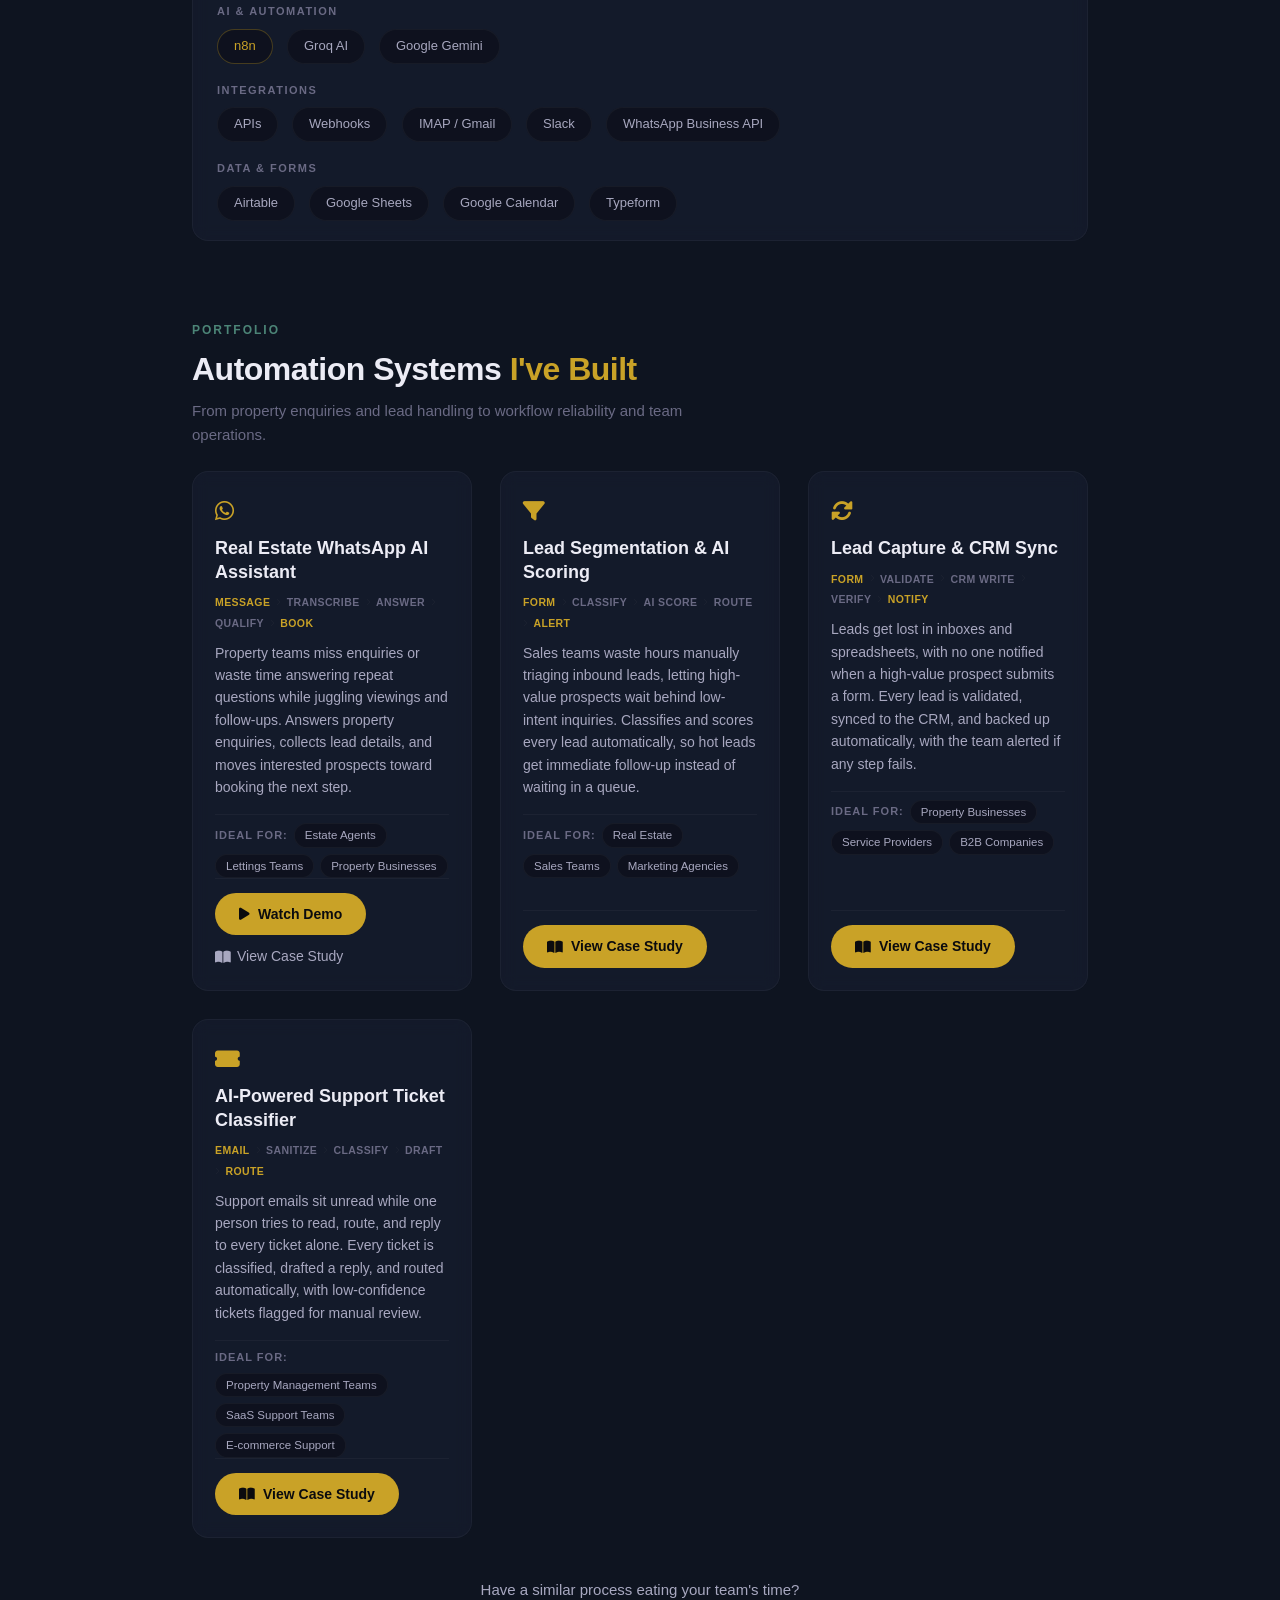
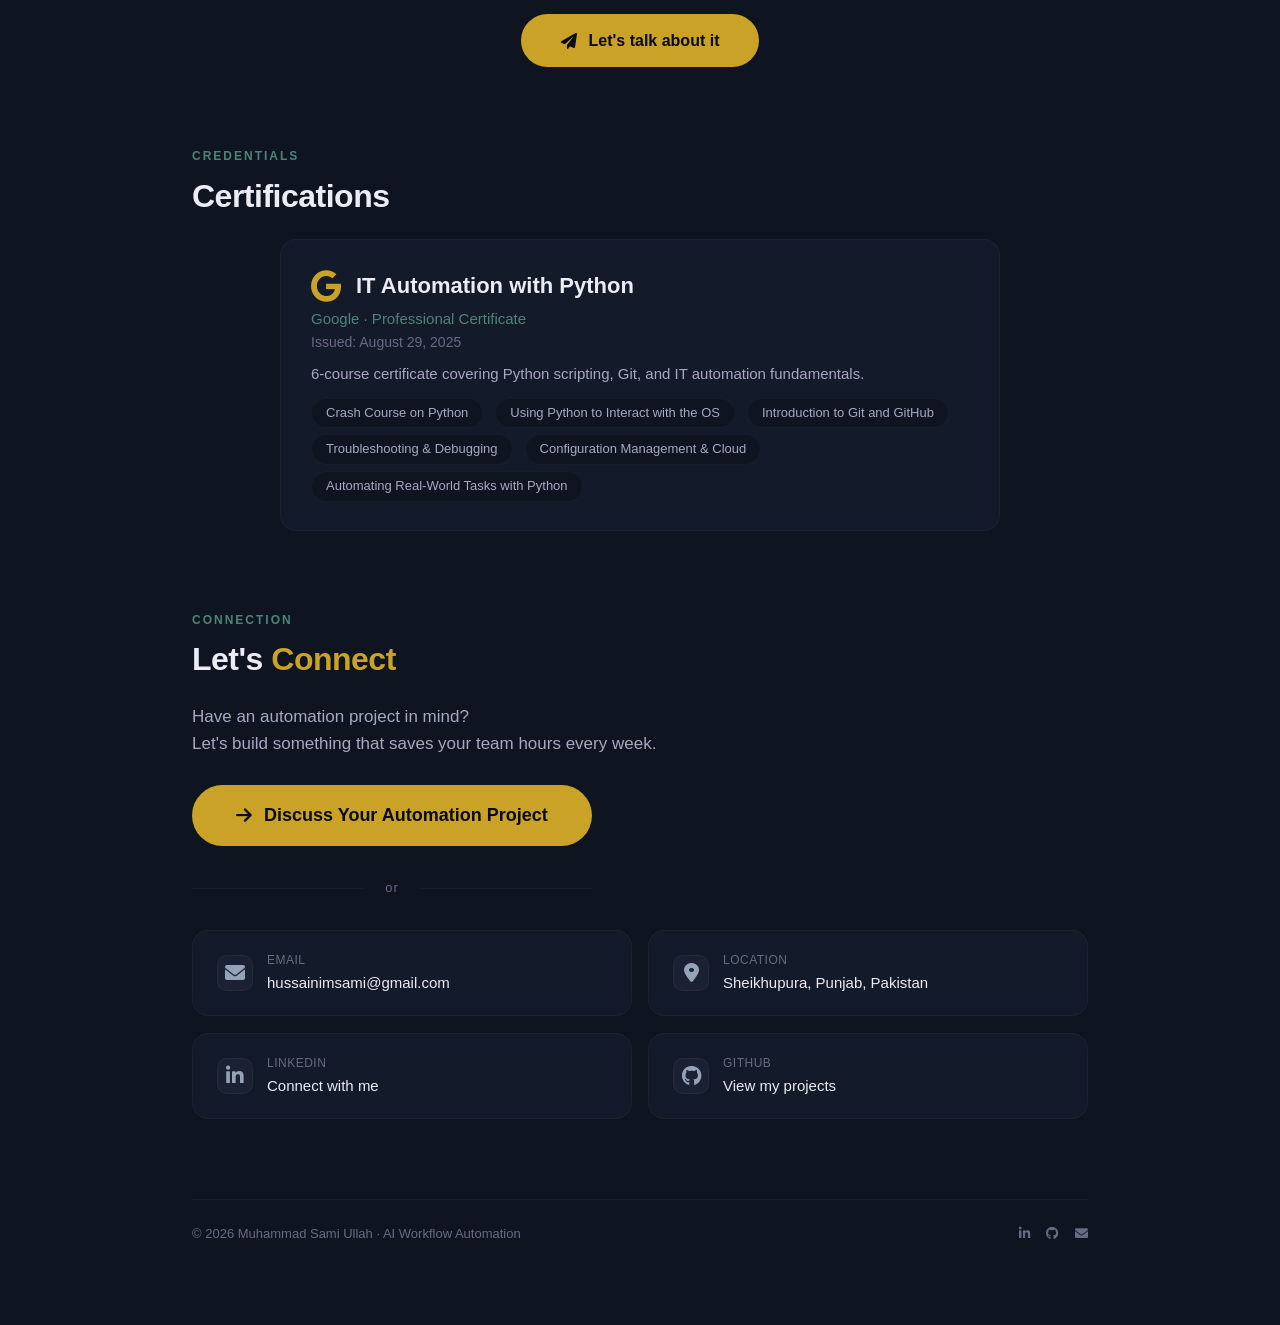
==== commit b20b8cb5: "Add JSON-LD script for personal schema Added structured data for personal information and expertise." ====
--- a/index.html
+++ b/index.html
@@ -12,6 +12,45 @@
     <link rel="stylesheet" href="https://cdnjs.cloudflare.com/ajax/libs/font-awesome/6.0.0-beta3/css/all.min.css" />
     <link rel="stylesheet" href="style.css" />
 <meta name="google-site-verification" content="M50_ahn742Tru2GK2wLjiod4e3UFLWFQypBAQ-uRwL4" />
+    <script type="application/ld+json">
+    {
+      "@context": "https://schema.org",
+      "@type": "Person",
+      "name": "Muhammad Sami Ullah",
+      "jobTitle": "AI & Workflow Automation Specialist",
+      "url": "https://ihussainisami.vercel.app",
+      "email": "mailto:hussainimsami@gmail.com",
+      "sameAs": [
+        "https://www.linkedin.com/in/ihussainisami",
+        "https://github.com/ihussainisami"
+      ],
+      "address": {
+        "@type": "PostalAddress",
+        "addressLocality": "Sheikhupura",
+        "addressRegion": "Punjab",
+        "addressCountry": "Pakistan"
+      },
+      "knowsAbout": [
+        "AI Workflow Automation",
+        "n8n",
+        "CRM Automation",
+        "Lead Automation",
+        "Real Estate Automation",
+        "Customer Support Automation",
+        "Google Gemini",
+        "Groq AI"
+      ],
+      "hasCredential": {
+        "@type": "EducationalOccupationalCredential",
+        "name": "IT Automation with Python",
+        "credentialCategory": "Professional Certificate",
+        "recognizedBy": {
+          "@type": "Organization",
+          "name": "Google"
+        }
+      }
+    }
+    </script>
 </head>
 <body>
 
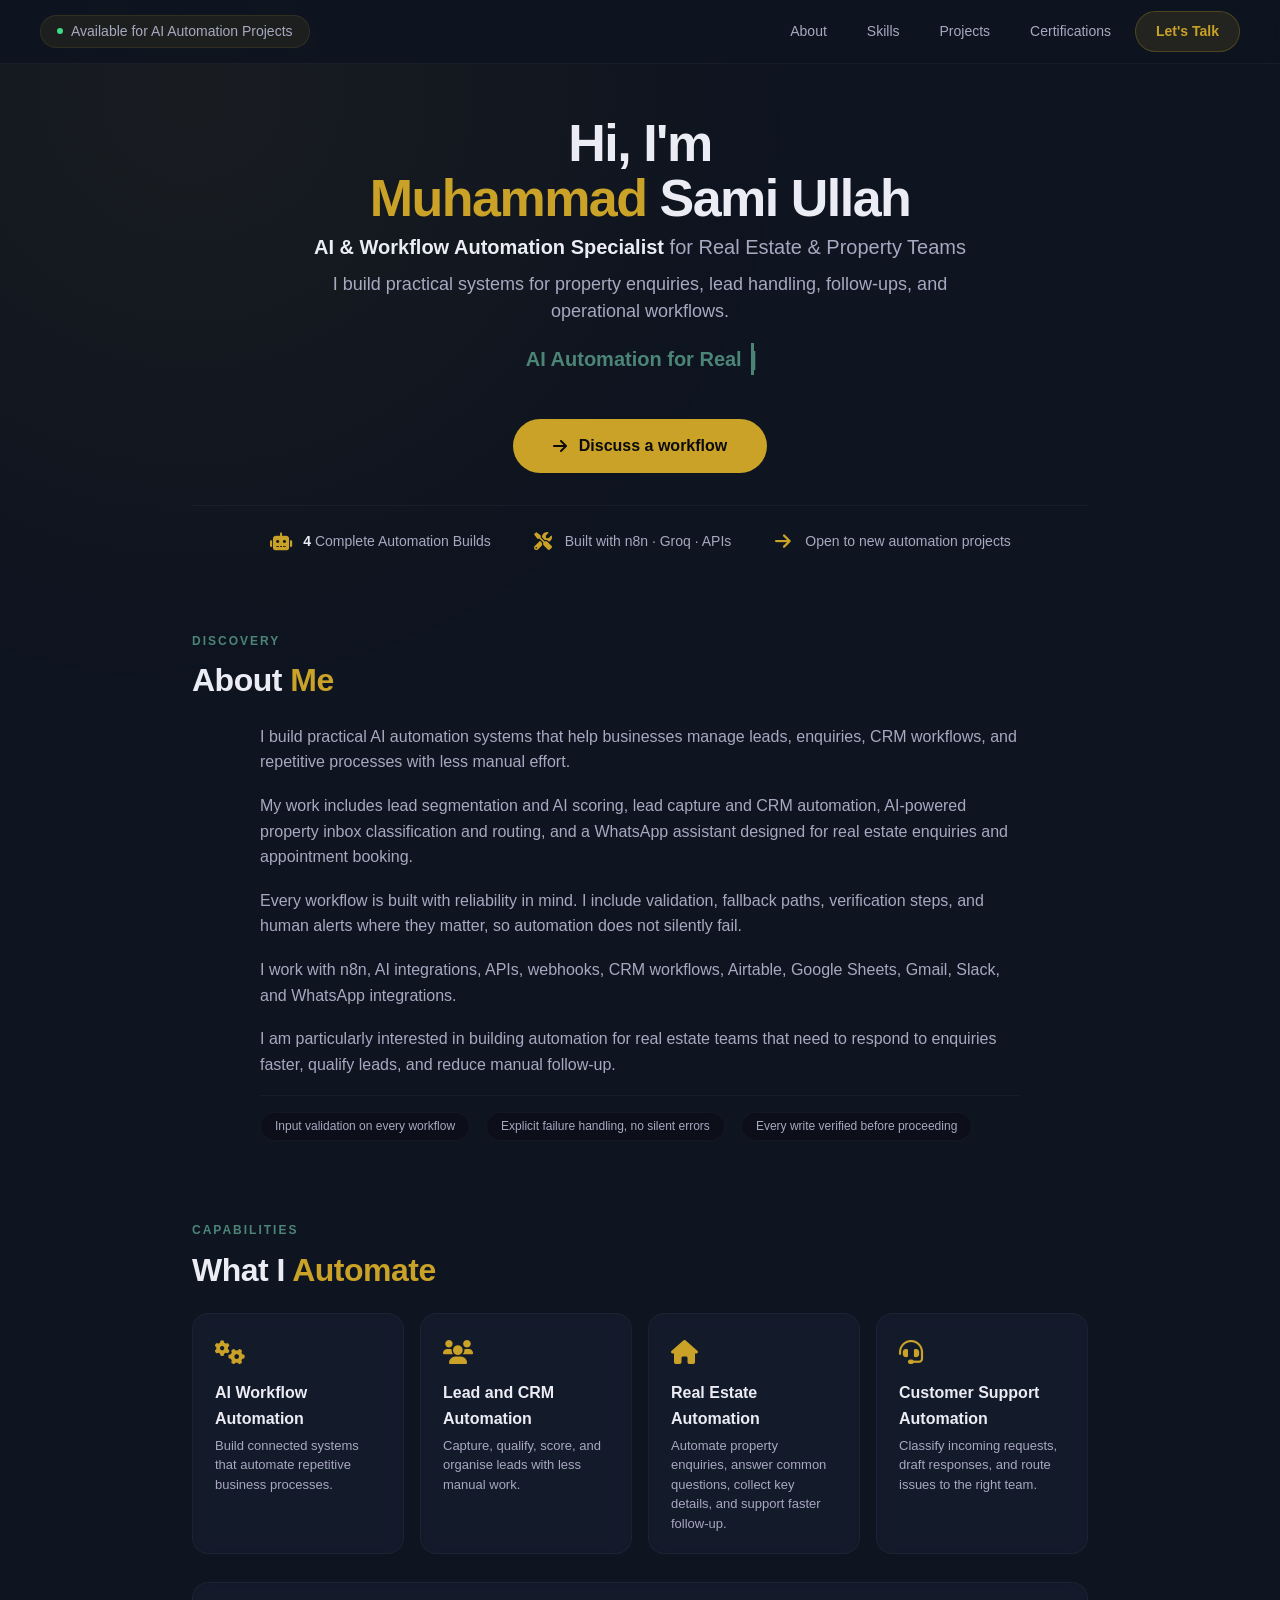
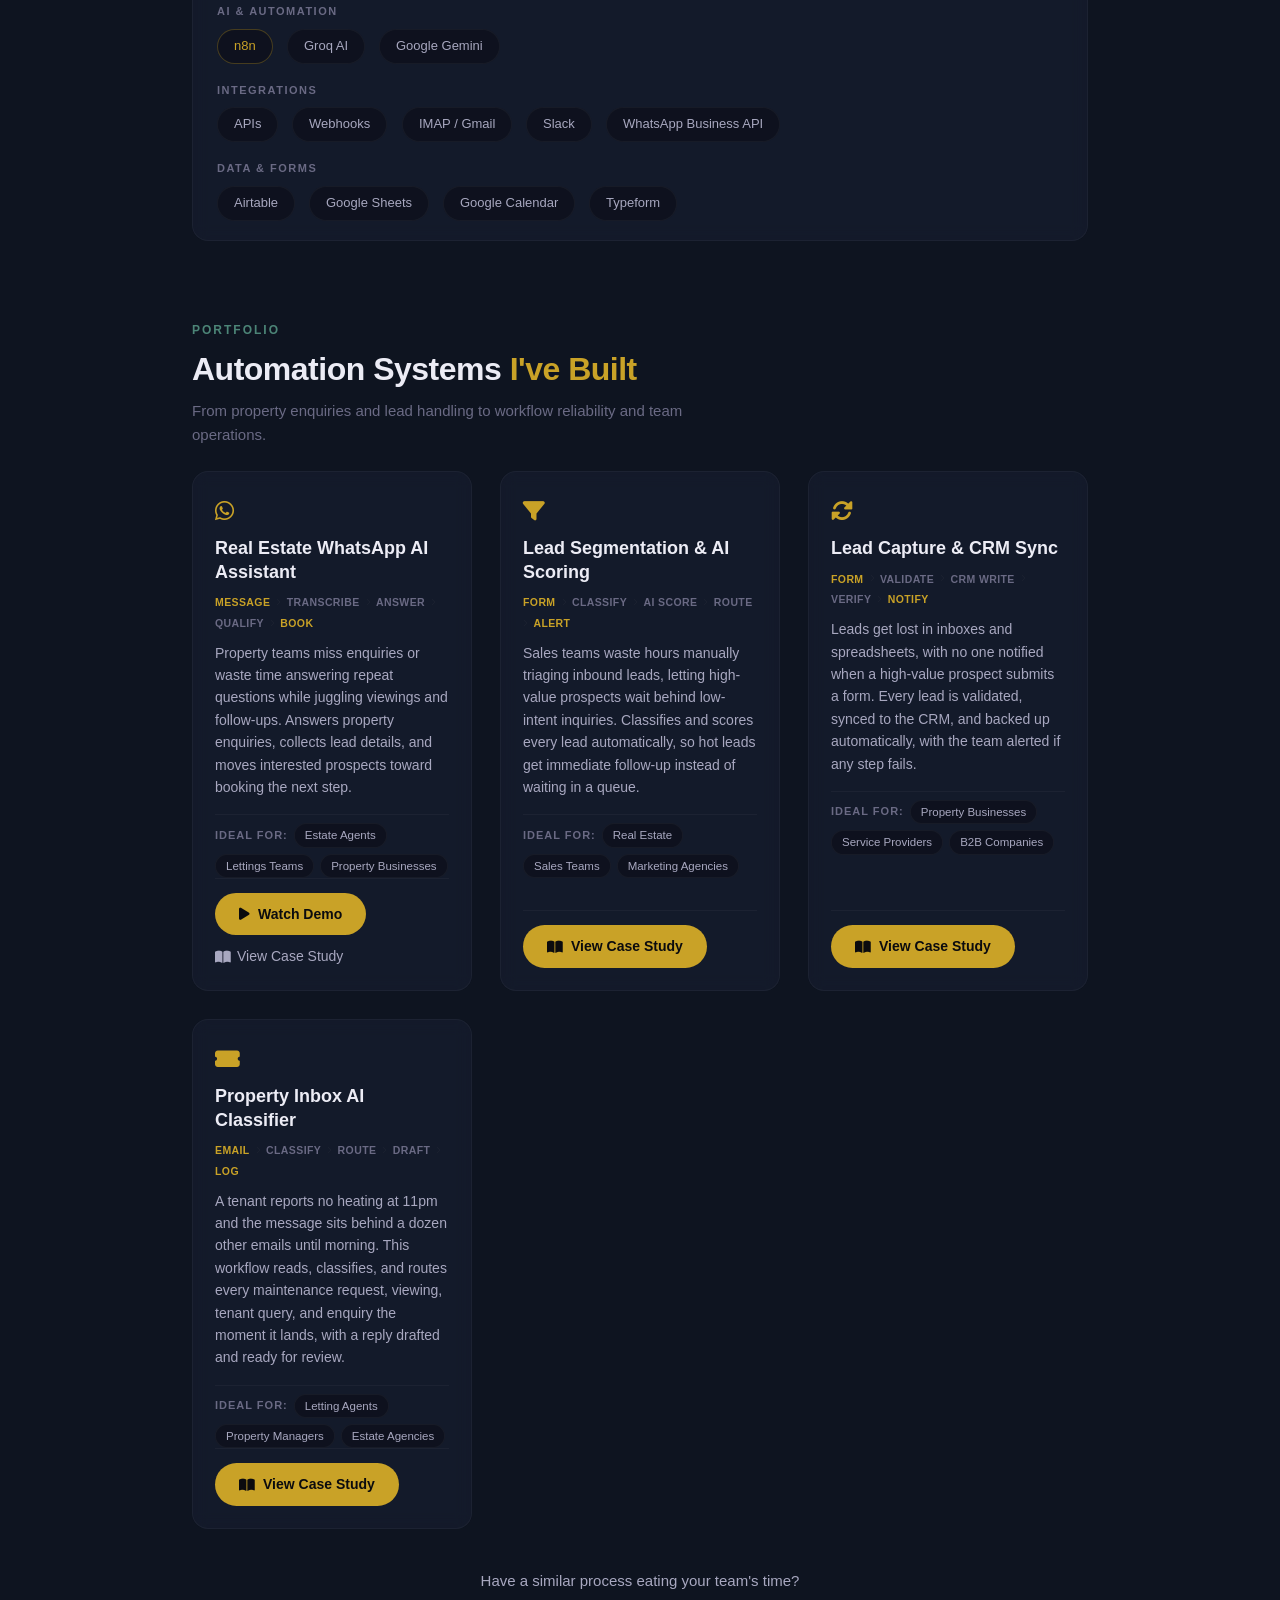
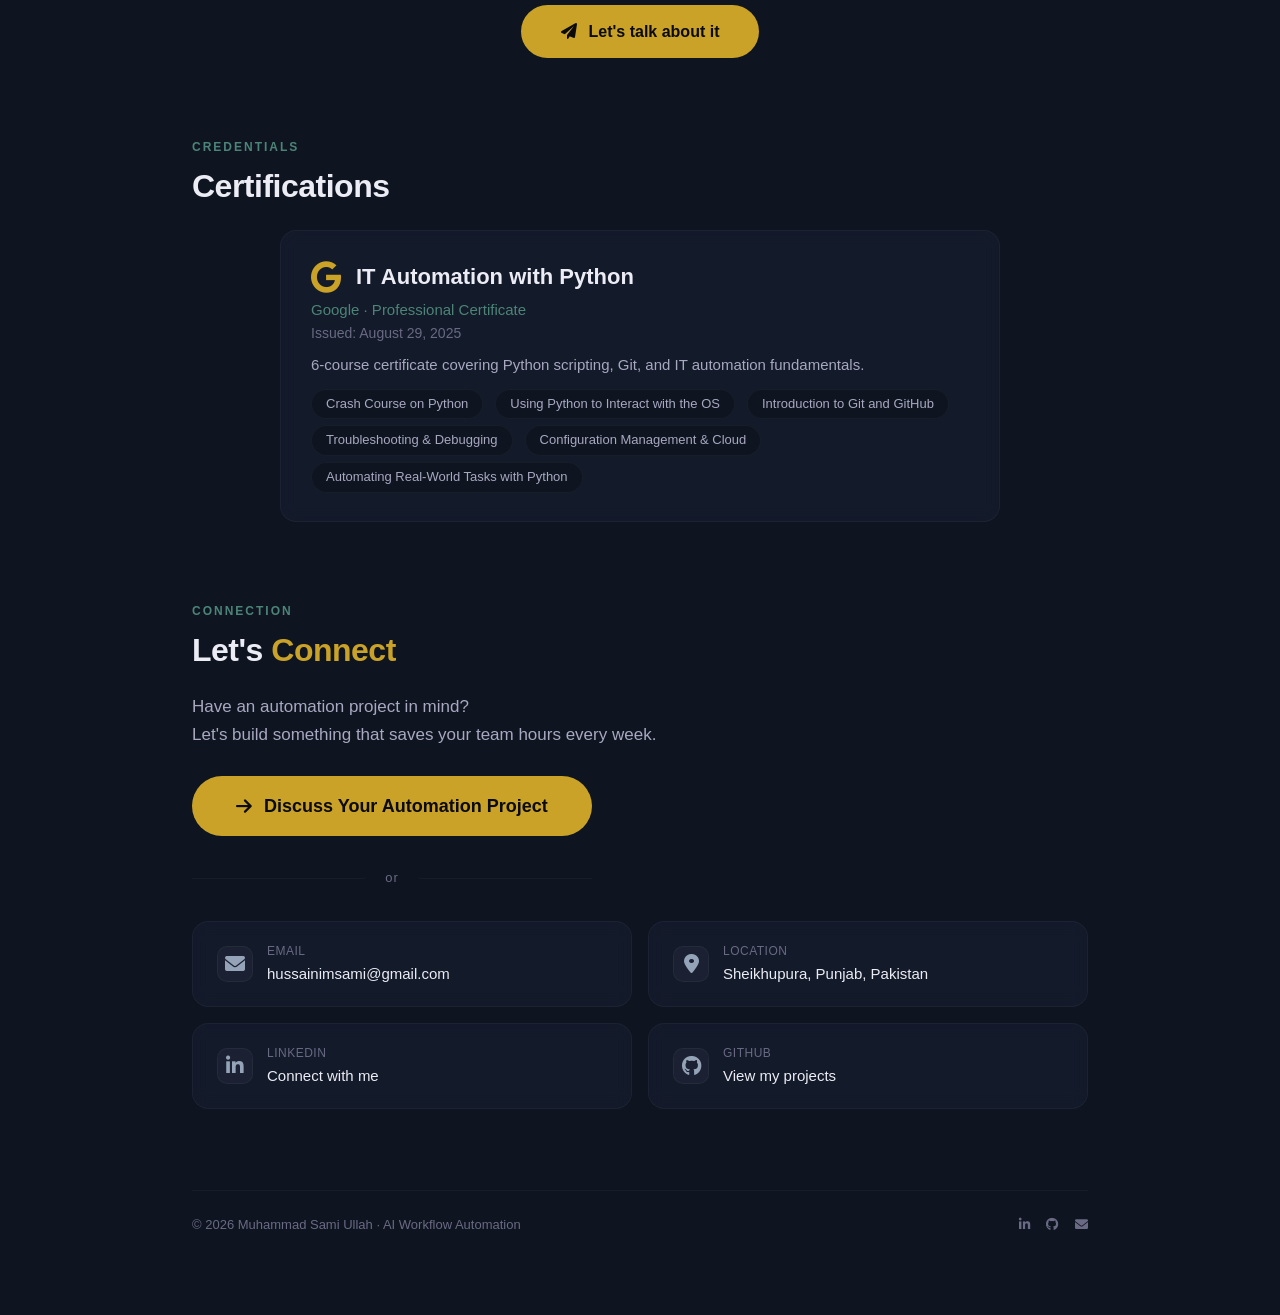
==== commit d9ff2319: "Update index.html" ====
--- a/index.html
+++ b/index.html
@@ -98,7 +98,7 @@
             <div class="about-grid">
                 <div class="about-text">
                     <p>I build practical AI automation systems that help businesses manage leads, enquiries, CRM workflows, and repetitive processes with less manual effort.</p>
-                    <p>My work includes lead segmentation and AI scoring, lead capture and CRM automation, AI-powered support ticket routing, and a WhatsApp assistant designed for real estate enquiries and appointment booking.</p>
+                    <p>My work includes lead segmentation and AI scoring, lead capture and CRM automation, AI-powered property inbox classification and routing, and a WhatsApp assistant designed for real estate enquiries and appointment booking.</p>
                     <p>Every workflow is built with reliability in mind. I include validation, fallback paths, verification steps, and human alerts where they matter, so automation does not silently fail.</p>
                     <p>I work with n8n, AI integrations, APIs, webhooks, CRM workflows, Airtable, Google Sheets, Gmail, Slack, and WhatsApp integrations.</p>
                     <p>I am particularly interested in building automation for real estate teams that need to respond to enquiries faster, qualify leads, and reduce manual follow-up.</p>
@@ -190,14 +190,14 @@
 
                 <div class="project-card">
                     <div class="project-icon"><i class="fas fa-ticket-alt"></i></div>
-                    <h4>AI-Powered Support Ticket Classifier</h4>
+                    <h4>Property Inbox AI Classifier</h4>
                     <div class="mini-flow-text">
-                        <span>Email</span><i class="fas fa-chevron-right"></i><span>Sanitize</span><i class="fas fa-chevron-right"></i><span>Classify</span><i class="fas fa-chevron-right"></i><span>Draft</span><i class="fas fa-chevron-right"></i><span>Route</span>
-                    </div>
-                    <p class="card-desc">Support emails sit unread while one person tries to read, route, and reply to every ticket alone. Every ticket is classified, drafted a reply, and routed automatically, with low-confidence tickets flagged for manual review.</p>
-                    <div class="ideal-for"><span class="label">Ideal for:</span><span class="pill">Property Management Teams</span><span class="pill">SaaS Support Teams</span><span class="pill">E-commerce Support</span></div>
+                        <span>Email</span><i class="fas fa-chevron-right"></i><span>Classify</span><i class="fas fa-chevron-right"></i><span>Route</span><i class="fas fa-chevron-right"></i><span>Draft</span><i class="fas fa-chevron-right"></i><span>Log</span>
+                    </div>
+                    <p class="card-desc">A tenant reports no heating at 11pm and the message sits behind a dozen other emails until morning. This workflow reads, classifies, and routes every maintenance request, viewing, tenant query, and enquiry the moment it lands, with a reply drafted and ready for review.</p>
+                    <div class="ideal-for"><span class="label">Ideal for:</span><span class="pill">Letting Agents</span><span class="pill">Property Managers</span><span class="pill">Estate Agencies</span></div>
                     <div class="project-actions">
-                        <a href="case-studies/support-classifier.html" class="case-link"><i class="fas fa-book-open"></i> View Case Study</a>
+                        <a href="case-studies/property-inbox-classifier.html" class="case-link"><i class="fas fa-book-open"></i> View Case Study</a>
                     </div>
                 </div>
 
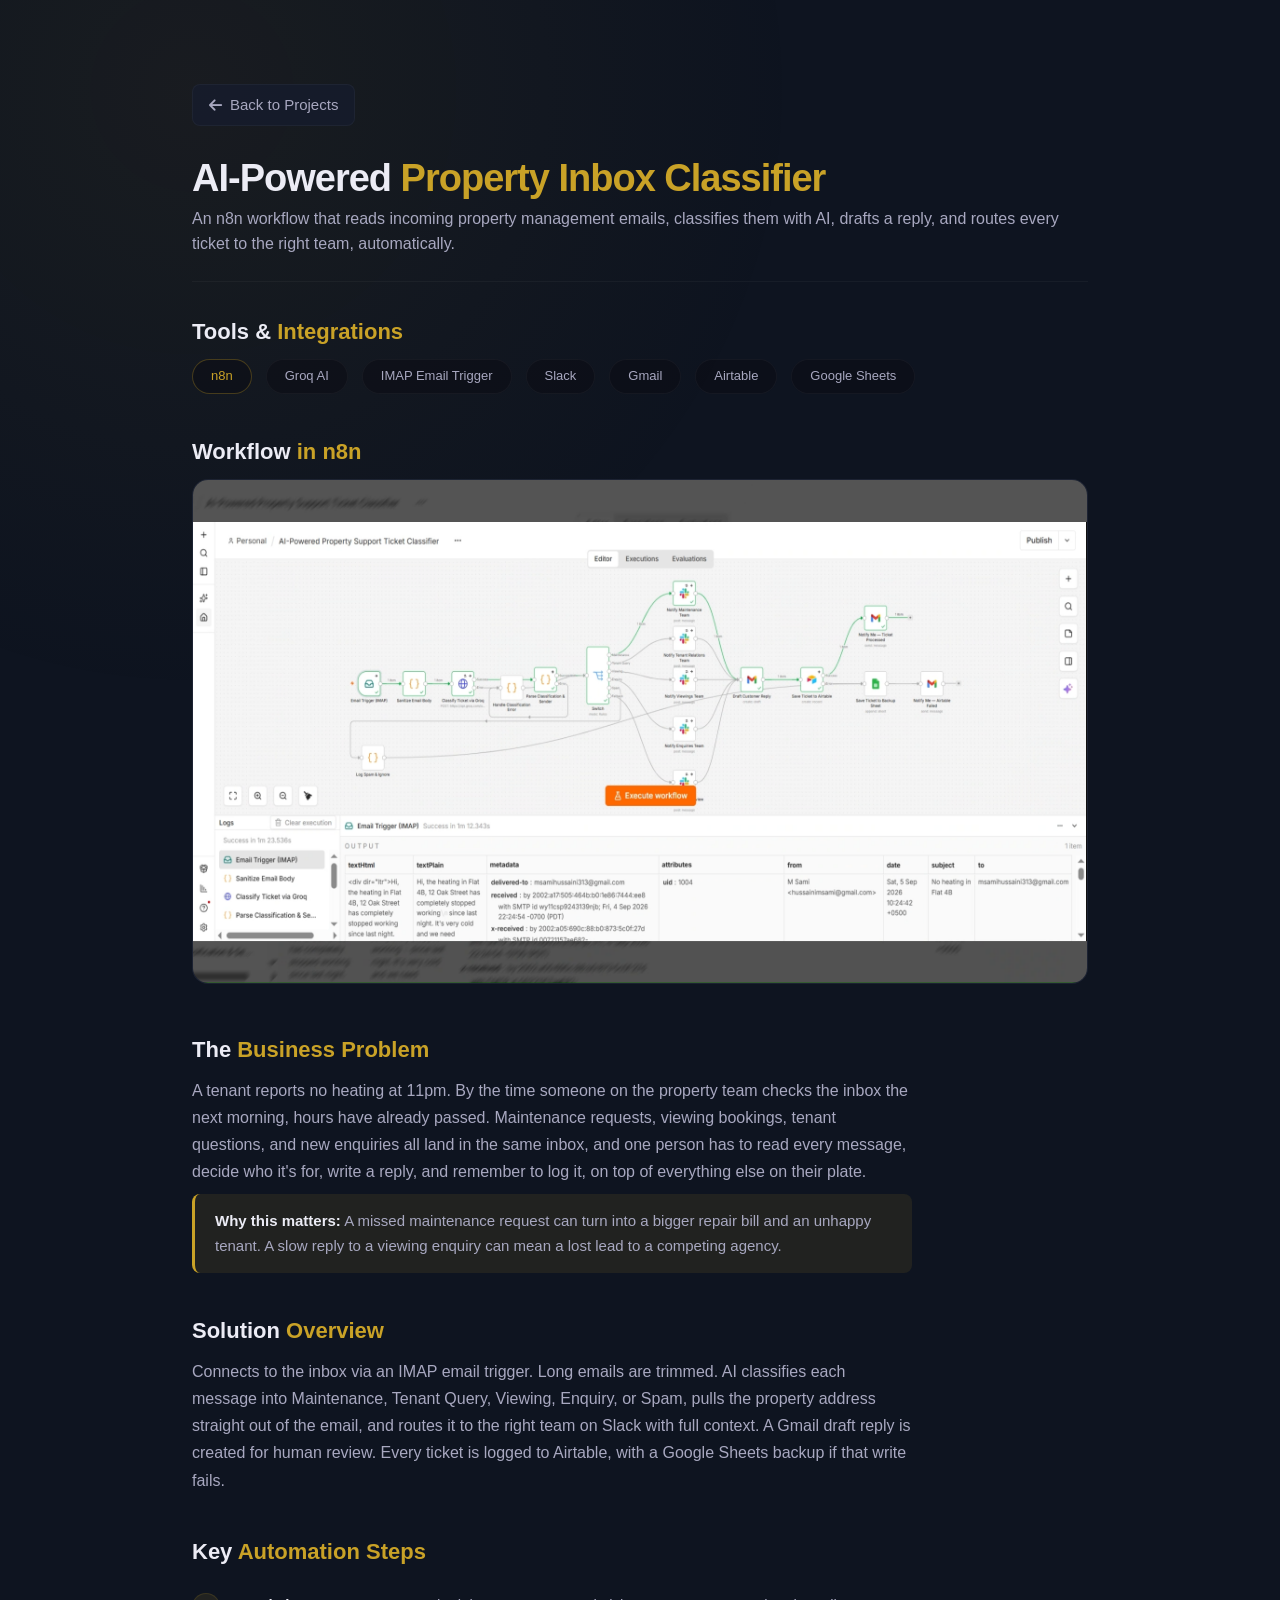
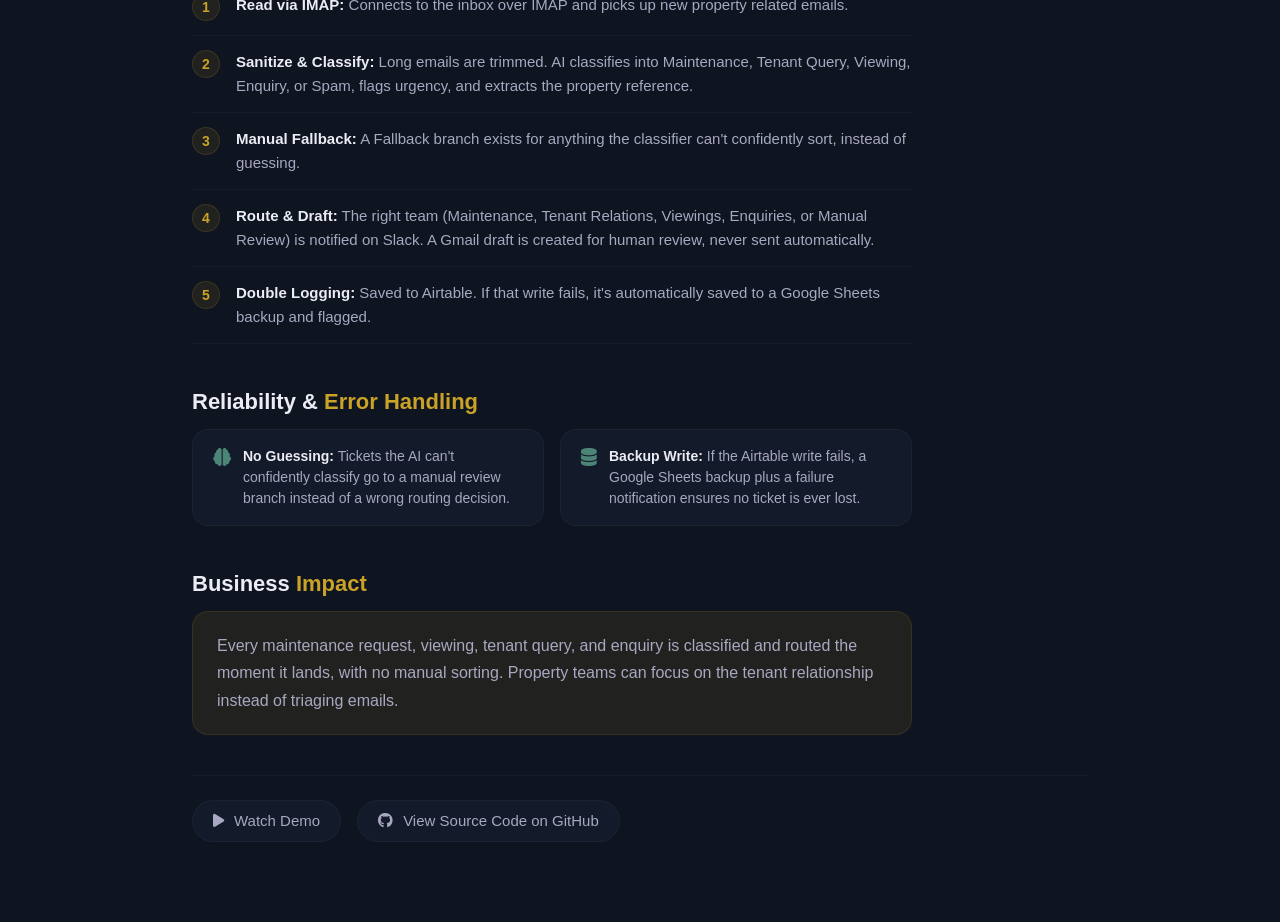
==== commit 3889db21: "Update index.html for Property Inbox AI Classifier" ====
--- a/index.html
+++ b/index.html
@@ -3,314 +3,72 @@
 <head>
     <meta charset="UTF-8" />
     <meta name="viewport" content="width=device-width, initial-scale=1.0" />
-    <title>Muhammad Sami Ullah · AI Workflow Automation</title>
-    <meta name="description" content="AI Workflow Automation for Lead, CRM and Property Enquiry Processes. I build systems that capture and qualify leads, manage property enquiries, route support requests, and reduce manual work." />
-    <meta property="og:title" content="Muhammad Sami Ullah · AI Workflow Automation" />
-    <meta property="og:type" content="website" />
-    <meta property="og:url" content="https://ihussainisami.vercel.app" />
+    <title>Property Inbox AI Classifier · Case Study</title>
     <link rel="icon" href="data:image/svg+xml,<svg xmlns='http://www.w3.org/2000/svg' viewBox='0 0 100 100'><text y='.9em' font-size='90'>⚙️</text></svg>" />
     <link rel="stylesheet" href="https://cdnjs.cloudflare.com/ajax/libs/font-awesome/6.0.0-beta3/css/all.min.css" />
-    <link rel="stylesheet" href="style.css" />
-<meta name="google-site-verification" content="M50_ahn742Tru2GK2wLjiod4e3UFLWFQypBAQ-uRwL4" />
-    <script type="application/ld+json">
-    {
-      "@context": "https://schema.org",
-      "@type": "Person",
-      "name": "Muhammad Sami Ullah",
-      "jobTitle": "AI & Workflow Automation Specialist",
-      "url": "https://ihussainisami.vercel.app",
-      "email": "mailto:hussainimsami@gmail.com",
-      "sameAs": [
-        "https://www.linkedin.com/in/ihussainisami",
-        "https://github.com/ihussainisami"
-      ],
-      "address": {
-        "@type": "PostalAddress",
-        "addressLocality": "Sheikhupura",
-        "addressRegion": "Punjab",
-        "addressCountry": "Pakistan"
-      },
-      "knowsAbout": [
-        "AI Workflow Automation",
-        "n8n",
-        "CRM Automation",
-        "Lead Automation",
-        "Real Estate Automation",
-        "Customer Support Automation",
-        "Google Gemini",
-        "Groq AI"
-      ],
-      "hasCredential": {
-        "@type": "EducationalOccupationalCredential",
-        "name": "IT Automation with Python",
-        "credentialCategory": "Professional Certificate",
-        "recognizedBy": {
-          "@type": "Organization",
-          "name": "Google"
-        }
-      }
-    }
-    </script>
+    <link rel="stylesheet" href="../style.css" />
 </head>
 <body>
+    <main class="main" style="max-width:960px; padding-top:20px;">
+        <div class="case-study-page">
+            <a href="../index.html#projects" class="case-back"><i class="fas fa-arrow-left"></i> Back to Projects</a>
 
-    <nav class="navbar">
-        <div class="nav-availability"><span class="dot"></span> Available for AI Automation Projects</div>
-        <button class="hamburger" id="hamburgerBtn" aria-label="Toggle navigation"><span></span><span></span><span></span></button>
-        <div class="nav-links">
-            <a href="#about">About</a>
-            <a href="#skills">Skills</a>
-            <a href="#projects">Projects</a>
-            <a href="#certifications">Certifications</a>
-            <a href="#contact" class="cta-link">Let's Talk</a>
-        </div>
-    </nav>
+            <h1 class="case-title">AI-Powered <span>Property Inbox Classifier</span></h1>
+            <p class="case-subtitle">An n8n workflow that reads incoming property management emails, classifies them with AI, drafts a reply, and routes every ticket to the right team, automatically.</p>
 
-    <div class="nav-overlay" id="navOverlay">
-        <a href="#about">About</a>
-        <a href="#skills">Skills</a>
-        <a href="#projects">Projects</a>
-        <a href="#certifications">Certifications</a>
-        <a href="#contact" class="cta-link">Let's Talk</a>
-    </div>
-
-    <main class="main">
-        <section class="hero" id="home">
-            <h1>Hi, I'm<br /><span class="highlight">Muhammad</span> Sami Ullah</h1>
-            <div class="hero-sub"><strong>AI &amp; Workflow Automation Specialist</strong> for Real Estate &amp; Property Teams</div>
-            <p class="hero-tagline">
-                I build practical systems for property enquiries, lead handling, follow-ups, and operational workflows.
-            </p>
-            <div class="typewriter-container" id="typewriter"><span id="typewriter-text"></span><span class="cursor">|</span></div>
-            <div class="hero-cta">
-                <a href="#contact" class="mailto-btn" style="margin-top:0;"><i class="fas fa-arrow-right"></i> Discuss a workflow</a>
-            </div>
-            <div class="hero-meta">
-                <div class="hero-meta-item"><i class="fas fa-robot"></i><span><strong>4</strong> Complete Automation Builds</span></div>
-                <div class="hero-meta-item"><i class="fas fa-tools"></i><span>Built with n8n · Groq · APIs</span></div>
-                <div class="hero-meta-item"><i class="fas fa-arrow-right"></i><span>Open to new automation projects</span></div>
-            </div>
-        </section>
-
-        <section id="about">
-            <div class="section-label">DISCOVERY</div>
-            <h2 class="section-title">About <span>Me</span></h2>
-            <div class="about-grid">
-                <div class="about-text">
-                    <p>I build practical AI automation systems that help businesses manage leads, enquiries, CRM workflows, and repetitive processes with less manual effort.</p>
-                    <p>My work includes lead segmentation and AI scoring, lead capture and CRM automation, AI-powered property inbox classification and routing, and a WhatsApp assistant designed for real estate enquiries and appointment booking.</p>
-                    <p>Every workflow is built with reliability in mind. I include validation, fallback paths, verification steps, and human alerts where they matter, so automation does not silently fail.</p>
-                    <p>I work with n8n, AI integrations, APIs, webhooks, CRM workflows, Airtable, Google Sheets, Gmail, Slack, and WhatsApp integrations.</p>
-                    <p>I am particularly interested in building automation for real estate teams that need to respond to enquiries faster, qualify leads, and reduce manual follow-up.</p>
-                    <div class="trust-strip">
-                        <span>Input validation on every workflow</span>
-                        <span>Explicit failure handling, no silent errors</span>
-                        <span>Every write verified before proceeding</span>
-                    </div>
+            <div class="case-block">
+                <h3>Tools &amp; <span class="accent">Integrations</span></h3>
+                <div class="case-tools">
+                    <span class="highlight-tool">n8n</span><span>Groq AI</span><span>IMAP Email Trigger</span>
+                    <span>Slack</span><span>Gmail</span><span>Airtable</span><span>Google Sheets</span>
                 </div>
             </div>
-        </section>
 
-        <section id="skills">
-            <div class="section-label">CAPABILITIES</div>
-            <h2 class="section-title">What I <span>Automate</span></h2>
-            <div class="skills-grid">
-                <div class="skill-card"><div class="icon"><i class="fas fa-cogs"></i></div><h4>AI Workflow Automation</h4><p>Build connected systems that automate repetitive business processes.</p></div>
-                <div class="skill-card"><div class="icon"><i class="fas fa-users"></i></div><h4>Lead and CRM Automation</h4><p>Capture, qualify, score, and organise leads with less manual work.</p></div>
-                <div class="skill-card"><div class="icon"><i class="fas fa-home"></i></div><h4>Real Estate Automation</h4><p>Automate property enquiries, answer common questions, collect key details, and support faster follow-up.</p></div>
-                <div class="skill-card"><div class="icon"><i class="fas fa-headset"></i></div><h4>Customer Support Automation</h4><p>Classify incoming requests, draft responses, and route issues to the right team.</p></div>
+            <div class="case-block">
+                <h3>Workflow <span class="accent">in n8n</span></h3>
+                <img src="../assets/property-inbox-classifier.png" alt="Property Inbox AI Classifier n8n Workflow" style="width:100%; border-radius:var(--radius); border:1px solid var(--border-subtle); background: var(--bg-card);" />
             </div>
-            <div class="tech-tags-grouped">
-                <div class="tag-group">
-                    <div class="tag-group-label">AI &amp; Automation</div>
-                    <div class="tag-group-list">
-                        <span class="tag-highlight">n8n</span><span>Groq AI</span><span>Google Gemini</span>
-                    </div>
-                </div>
-                <div class="tag-group">
-                    <div class="tag-group-label">Integrations</div>
-                    <div class="tag-group-list">
-                        <span>APIs</span><span>Webhooks</span><span>IMAP / Gmail</span><span>Slack</span><span>WhatsApp Business API</span>
-                    </div>
-                </div>
-                <div class="tag-group">
-                    <div class="tag-group-label">Data &amp; Forms</div>
-                    <div class="tag-group-list">
-                        <span>Airtable</span><span>Google Sheets</span><span>Google Calendar</span><span>Typeform</span>
-                    </div>
+
+            <div class="case-block">
+                <h3>The <span class="accent">Business Problem</span></h3>
+                <p>A tenant reports no heating at 11pm. By the time someone on the property team checks the inbox the next morning, hours have already passed. Maintenance requests, viewing bookings, tenant questions, and new enquiries all land in the same inbox, and one person has to read every message, decide who it's for, write a reply, and remember to log it, on top of everything else on their plate.</p>
+                <div class="matters"><p><strong>Why this matters:</strong> A missed maintenance request can turn into a bigger repair bill and an unhappy tenant. A slow reply to a viewing enquiry can mean a lost lead to a competing agency.</p></div>
+            </div>
+
+            <div class="case-block">
+                <h3>Solution <span class="accent">Overview</span></h3>
+                <p>Connects to the inbox via an IMAP email trigger. Long emails are trimmed. AI classifies each message into Maintenance, Tenant Query, Viewing, Enquiry, or Spam, pulls the property address straight out of the email, and routes it to the right team on Slack with full context. A Gmail draft reply is created for human review. Every ticket is logged to Airtable, with a Google Sheets backup if that write fails.</p>
+            </div>
+
+            <div class="case-block">
+                <h3>Key <span class="accent">Automation Steps</span></h3>
+                <ul class="case-steps">
+                    <li><span class="num">1</span><span class="step-text"><strong>Read via IMAP:</strong> Connects to the inbox over IMAP and picks up new property related emails.</span></li>
+                    <li><span class="num">2</span><span class="step-text"><strong>Sanitize &amp; Classify:</strong> Long emails are trimmed. AI classifies into Maintenance, Tenant Query, Viewing, Enquiry, or Spam, flags urgency, and extracts the property reference.</span></li>
+                    <li><span class="num">3</span><span class="step-text"><strong>Manual Fallback:</strong> A Fallback branch exists for anything the classifier can't confidently sort, instead of guessing.</span></li>
+                    <li><span class="num">4</span><span class="step-text"><strong>Route &amp; Draft:</strong> The right team (Maintenance, Tenant Relations, Viewings, Enquiries, or Manual Review) is notified on Slack. A Gmail draft is created for human review, never sent automatically.</span></li>
+                    <li><span class="num">5</span><span class="step-text"><strong>Double Logging:</strong> Saved to Airtable. If that write fails, it's automatically saved to a Google Sheets backup and flagged.</span></li>
+                </ul>
+            </div>
+
+            <div class="case-block">
+                <h3>Reliability &amp; <span class="accent">Error Handling</span></h3>
+                <div class="case-error-grid">
+                    <div class="case-error-item"><i class="fas fa-brain"></i><div class="text"><strong>No Guessing:</strong> Tickets the AI can't confidently classify go to a manual review branch instead of a wrong routing decision.</div></div>
+                    <div class="case-error-item"><i class="fas fa-database"></i><div class="text"><strong>Backup Write:</strong> If the Airtable write fails, a Google Sheets backup plus a failure notification ensures no ticket is ever lost.</div></div>
                 </div>
             </div>
-        </section>
 
-        <section id="projects">
-            <div class="section-label">PORTFOLIO</div>
-            <h2 class="section-title">Automation Systems <span>I've Built</span></h2>
-            <p class="section-subtext">From property enquiries and lead handling to workflow reliability and team operations.</p>
-            <div class="projects-grid">
+            <div class="case-block">
+                <h3>Business <span class="accent">Impact</span></h3>
+                <div class="case-impact"><p>Every maintenance request, viewing, tenant query, and enquiry is classified and routed the moment it lands, with no manual sorting. Property teams can focus on the tenant relationship instead of triaging emails.</p></div>
+            </div>
 
-                <div class="project-card">
-                    <div class="project-icon"><i class="fab fa-whatsapp"></i></div>
-                    <h4>Real Estate WhatsApp AI Assistant</h4>
-                    <div class="mini-flow-text">
-                        <span>Message</span><i class="fas fa-chevron-right"></i><span>Transcribe</span><i class="fas fa-chevron-right"></i><span>Answer</span><i class="fas fa-chevron-right"></i><span>Qualify</span><i class="fas fa-chevron-right"></i><span>Book</span>
-                    </div>
-                    <p class="card-desc">Property teams miss enquiries or waste time answering repeat questions while juggling viewings and follow-ups. Answers property enquiries, collects lead details, and moves interested prospects toward booking the next step.</p>
-                    <div class="ideal-for"><span class="label">Ideal for:</span><span class="pill">Estate Agents</span><span class="pill">Lettings Teams</span><span class="pill">Property Businesses</span></div>
-                    <div class="project-actions">
-                        <a href="https://drive.google.com/file/d/1yLW7TFR0mKe8ksVkh0fXr_9Os7YQUaQK/view?usp=sharing" target="_blank" class="case-link"><i class="fas fa-play"></i> Watch Demo</a>
-                        <a href="case-studies/real-estate-whatsapp.html" class="repo-link"><i class="fas fa-book-open"></i> View Case Study</a>
-                    </div>
-                </div>
-
-                <div class="project-card">
-                    <div class="project-icon"><i class="fas fa-filter"></i></div>
-                    <h4>Lead Segmentation &amp; AI Scoring</h4>
-                    <div class="mini-flow-text">
-                        <span>Form</span><i class="fas fa-chevron-right"></i><span>Classify</span><i class="fas fa-chevron-right"></i><span>AI Score</span><i class="fas fa-chevron-right"></i><span>Route</span><i class="fas fa-chevron-right"></i><span>Alert</span>
-                    </div>
-                    <p class="card-desc">Sales teams waste hours manually triaging inbound leads, letting high-value prospects wait behind low-intent inquiries. Classifies and scores every lead automatically, so hot leads get immediate follow-up instead of waiting in a queue.</p>
-                    <div class="ideal-for"><span class="label">Ideal for:</span><span class="pill">Real Estate</span><span class="pill">Sales Teams</span><span class="pill">Marketing Agencies</span></div>
-                    <div class="project-actions">
-                        <a href="case-studies/lead-segmentation.html" class="case-link"><i class="fas fa-book-open"></i> View Case Study</a>
-                    </div>
-                </div>
-
-                <div class="project-card">
-                    <div class="project-icon"><i class="fas fa-sync-alt"></i></div>
-                    <h4>Lead Capture &amp; CRM Sync</h4>
-                    <div class="mini-flow-text">
-                        <span>Form</span><i class="fas fa-chevron-right"></i><span>Validate</span><i class="fas fa-chevron-right"></i><span>CRM Write</span><i class="fas fa-chevron-right"></i><span>Verify</span><i class="fas fa-chevron-right"></i><span>Notify</span>
-                    </div>
-                    <p class="card-desc">Leads get lost in inboxes and spreadsheets, with no one notified when a high-value prospect submits a form. Every lead is validated, synced to the CRM, and backed up automatically, with the team alerted if any step fails.</p>
-                    <div class="ideal-for"><span class="label">Ideal for:</span><span class="pill">Property Businesses</span><span class="pill">Service Providers</span><span class="pill">B2B Companies</span></div>
-                    <div class="project-actions">
-                        <a href="case-studies/lead-capture.html" class="case-link"><i class="fas fa-book-open"></i> View Case Study</a>
-                    </div>
-                </div>
-
-                <div class="project-card">
-                    <div class="project-icon"><i class="fas fa-ticket-alt"></i></div>
-                    <h4>Property Inbox AI Classifier</h4>
-                    <div class="mini-flow-text">
-                        <span>Email</span><i class="fas fa-chevron-right"></i><span>Classify</span><i class="fas fa-chevron-right"></i><span>Route</span><i class="fas fa-chevron-right"></i><span>Draft</span><i class="fas fa-chevron-right"></i><span>Log</span>
-                    </div>
-                    <p class="card-desc">A tenant reports no heating at 11pm and the message sits behind a dozen other emails until morning. This workflow reads, classifies, and routes every maintenance request, viewing, tenant query, and enquiry the moment it lands, with a reply drafted and ready for review.</p>
-                    <div class="ideal-for"><span class="label">Ideal for:</span><span class="pill">Letting Agents</span><span class="pill">Property Managers</span><span class="pill">Estate Agencies</span></div>
-                    <div class="project-actions">
-                        <a href="case-studies/property-inbox-classifier.html" class="case-link"><i class="fas fa-book-open"></i> View Case Study</a>
-                    </div>
-                </div>
-
+            <div class="case-github-footer" style="display:flex; flex-wrap:wrap; gap:16px;">
+                <a href="https://drive.google.com/file/d/1ncUy836bMkG5UT5hvdGan1PlDKcwAKPA/view?usp=sharing" target="_blank"><i class="fas fa-play"></i> Watch Demo</a>
+                <a href="https://github.com/ihussainisami/property-inbox-ai-classifier" target="_blank"><i class="fab fa-github"></i> View Source Code on GitHub</a>
             </div>
-            <div class="projects-closing">
-                <p>Have a similar process eating your team's time?</p>
-                <a href="#contact" class="mailto-btn" style="margin-top:12px;"><i class="fas fa-paper-plane"></i> Let's talk about it</a>
-            </div>
-        </section>
-
-        <section id="certifications">
-            <div class="section-label">CREDENTIALS</div>
-            <h2 class="section-title">Certifications</h2>
-            <div class="cert-main">
-                <div class="header"><i class="fab fa-google"></i><h4>IT Automation with Python</h4></div>
-                <div class="issuer">Google · Professional Certificate</div>
-                <div class="date">Issued: August 29, 2025</div>
-                <p>6-course certificate covering Python scripting, Git, and IT automation fundamentals.</p>
-                <div class="topics">
-                    <span>Crash Course on Python</span><span>Using Python to Interact with the OS</span>
-                    <span>Introduction to Git and GitHub</span><span>Troubleshooting &amp; Debugging</span>
-                    <span>Configuration Management &amp; Cloud</span><span>Automating Real-World Tasks with Python</span>
-                </div>
-            </div>
-        </section>
-
-        <section id="contact">
-            <div class="section-label">CONNECTION</div>
-            <h2 class="section-title">Let's <span>Connect</span></h2>
-            <div class="contact-section">
-                <p class="contact-sub">Have an automation project in mind?<br />Let's build something that saves your team hours every week.</p>
-                <a href="mailto:hussainimsami@gmail.com" class="contact-primary-btn"><i class="fas fa-arrow-right"></i> Discuss Your Automation Project</a>
-                <div class="contact-divider">or</div>
-                <div class="contact-grid">
-                    <div class="contact-card"><div class="icon"><i class="fas fa-envelope"></i></div><div class="info"><span class="label">Email</span><span class="value"><a href="mailto:hussainimsami@gmail.com">hussainimsami@gmail.com</a></span></div></div>
-                    <div class="contact-card"><div class="icon"><i class="fas fa-map-marker-alt"></i></div><div class="info"><span class="label">Location</span><span class="value">Sheikhupura, Punjab, Pakistan</span></div></div>
-                    <div class="contact-card"><div class="icon"><i class="fab fa-linkedin-in"></i></div><div class="info"><span class="label">LinkedIn</span><span class="value"><a href="https://www.linkedin.com/in/ihussainisami" target="_blank">Connect with me</a></span></div></div>
-                    <div class="contact-card"><div class="icon"><i class="fab fa-github"></i></div><div class="info"><span class="label">GitHub</span><span class="value"><a href="https://github.com/ihussainisami" target="_blank">View my projects</a></span></div></div>
-                </div>
-            </div>
-        </section>
-
-        <div style="margin-top:40px;padding-top:24px;border-top:1px solid var(--border-subtle);display:flex;justify-content:space-between;flex-wrap:wrap;gap:12px;font-size:13px;color:var(--text-muted);">
-            <span>© 2026 Muhammad Sami Ullah · AI Workflow Automation</span>
-            <span style="display:flex;gap:16px;">
-                <a href="https://www.linkedin.com/in/ihussainisami" target="_blank" style="color:var(--text-muted);"><i class="fab fa-linkedin-in"></i></a>
-                <a href="https://github.com/ihussainisami" target="_blank" style="color:var(--text-muted);"><i class="fab fa-github"></i></a>
-                <a href="mailto:hussainimsami@gmail.com" style="color:var(--text-muted);"><i class="fas fa-envelope"></i></a>
-            </span>
         </div>
     </main>
-
-    <script>
-        const hamburger = document.getElementById('hamburgerBtn');
-        const overlay = document.getElementById('navOverlay');
-        hamburger.addEventListener('click', () => overlay.classList.toggle('open'));
-        overlay.querySelectorAll('a').forEach(link => link.addEventListener('click', () => overlay.classList.remove('open')));
-        window.addEventListener('resize', () => { if (window.innerWidth > 600) overlay.classList.remove('open'); });
-
-        const roles = ['AI Automation for Real Estate Teams', 'Property Workflow Automation Specialist', 'AI & Workflow Automation Specialist'];
-        let roleIndex = 0, charIndex = 0, isDeleting = false;
-        const typewriterText = document.getElementById('typewriter-text');
-        function type() {
-            const currentRole = roles[roleIndex];
-            if (!isDeleting) {
-                typewriterText.textContent = currentRole.substring(0, charIndex + 1);
-                charIndex++;
-                if (charIndex === currentRole.length) { isDeleting = true; setTimeout(type, 2000); return; }
-                setTimeout(type, 80);
-            } else {
-                typewriterText.textContent = currentRole.substring(0, charIndex - 1);
-                charIndex--;
-                if (charIndex === 0) { isDeleting = false; roleIndex = (roleIndex + 1) % roles.length; setTimeout(type, 400); return; }
-                setTimeout(type, 50);
-            }
-        }
-        const prefersReducedMotion = window.matchMedia('(prefers-reduced-motion: reduce)').matches;
-        if (prefersReducedMotion) { typewriterText.textContent = roles[0]; } else { type(); }
-
-        const observer = new IntersectionObserver((entries) => {
-            entries.forEach(e => { if (e.isIntersecting) { e.target.classList.add('visible'); observer.unobserve(e.target); } });
-        }, { threshold: 0.05, rootMargin: '0px 0px -40px 0px' });
-        if (!prefersReducedMotion) {
-            // Delay only resets per-group (per parent container) instead of counting globally,
-            // and is capped so nothing ever waits more than 0.2s.
-            document.querySelectorAll('.skills-grid, .tag-group-list, .projects-grid, .contact-grid').forEach(group => {
-                group.querySelectorAll(':scope > *').forEach((el, i) => {
-                    el.classList.add('fade-up');
-                    el.style.transitionDelay = Math.min(i * 0.03, 0.2) + 's';
-                    observer.observe(el);
-                });
-            });
-            document.querySelectorAll('.cert-main, .hero-meta').forEach(el => {
-                el.classList.add('fade-up');
-                el.style.transitionDelay = '0s';
-                observer.observe(el);
-            });
-            setTimeout(() => {
-                document.querySelectorAll('.fade-up').forEach(el => { if (el.getBoundingClientRect().top < window.innerHeight) el.classList.add('visible'); });
-            }, 100);
-        } else {
-            document.querySelectorAll('.skill-card, .project-card, .cert-main, .contact-card, .hero-meta, .tag-group-list span')
-                .forEach(el => { el.style.opacity = 1; el.style.transform = 'none'; });
-        }
-
-        const sections = document.querySelectorAll('section[id]');
-        const navLinks = document.querySelectorAll('.nav-links a, .nav-overlay a');
-        window.addEventListener('scroll', () => {
-            let current = '';
-            const navHeight = document.querySelector('.navbar').offsetHeight;
-            sections.forEach(section => { if (window.scrollY >= section.offsetTop - navHeight - 20) current = section.getAttribute('id'); });
-            navLinks.forEach(link => { link.classList.remove('active'); if (link.getAttribute('href') === '#' + current) link.classList.add('active'); });
-        });
-    </script>
 </body>
 </html>
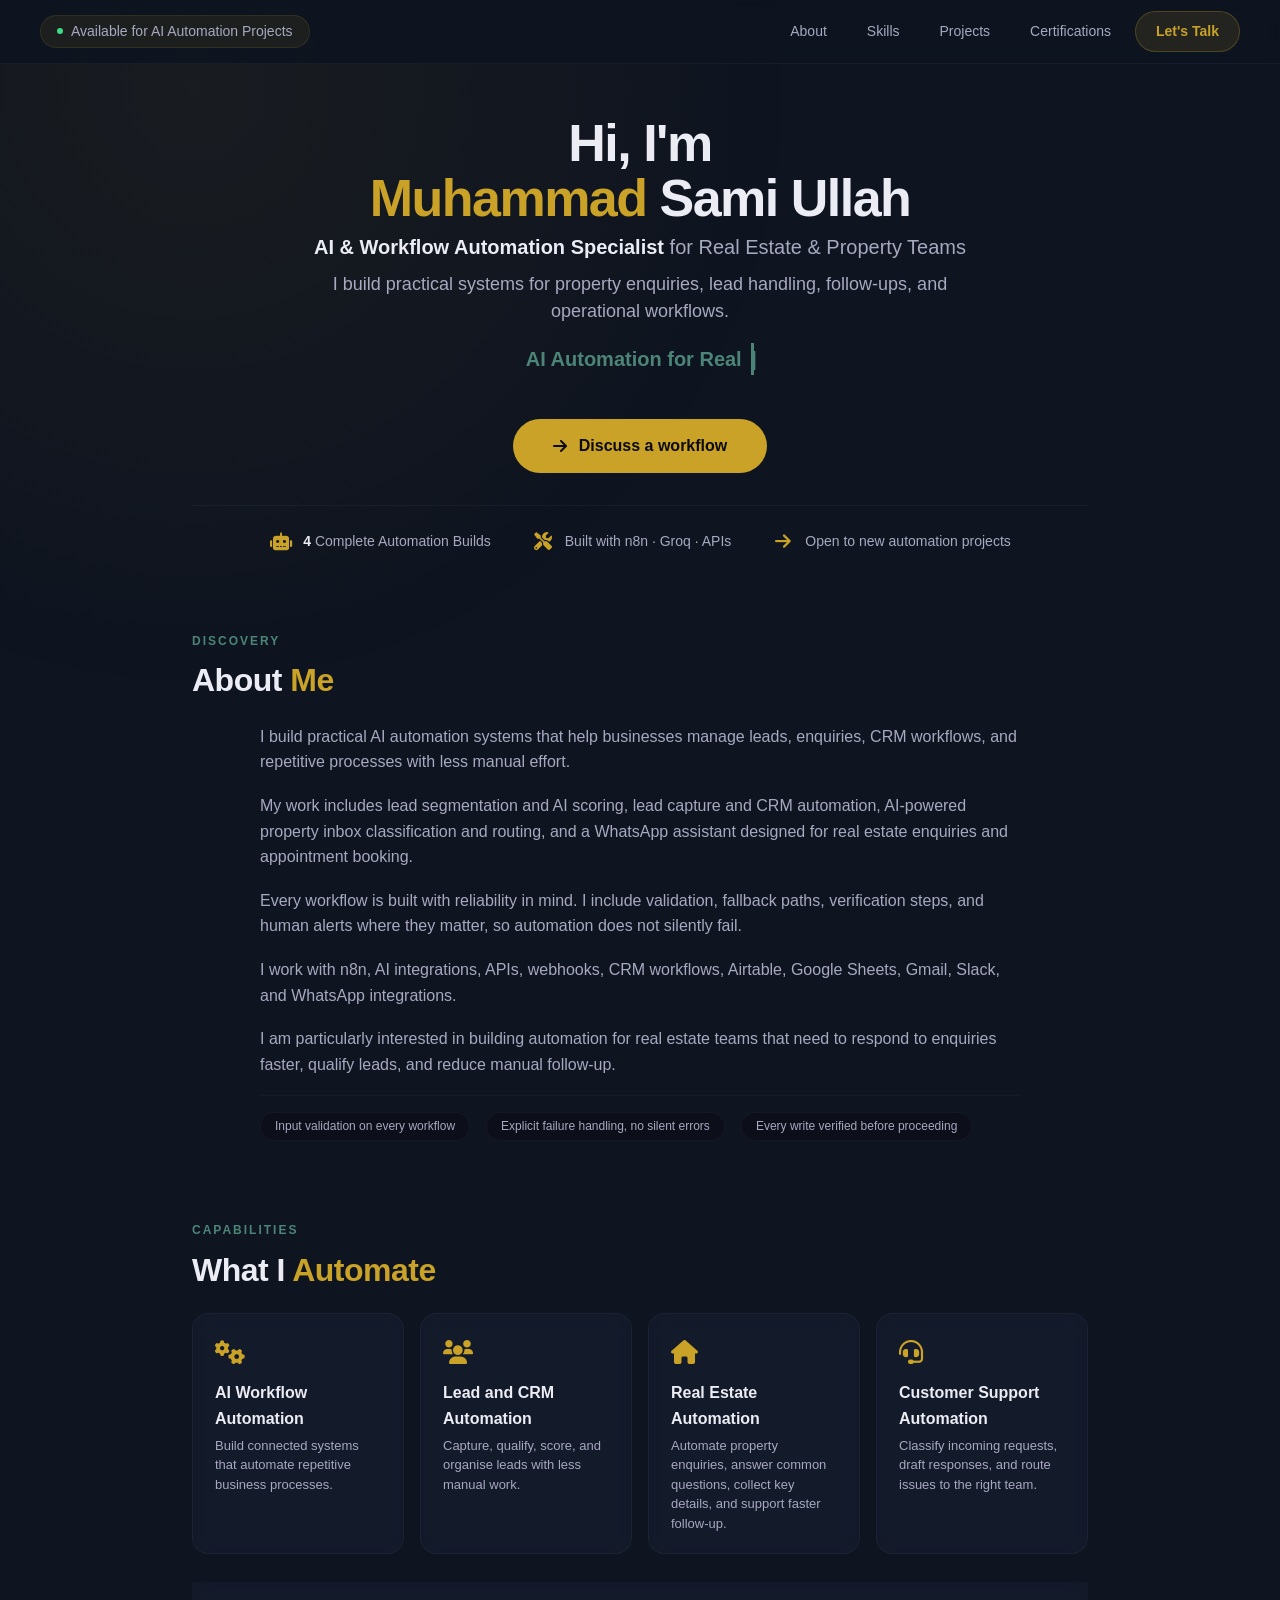
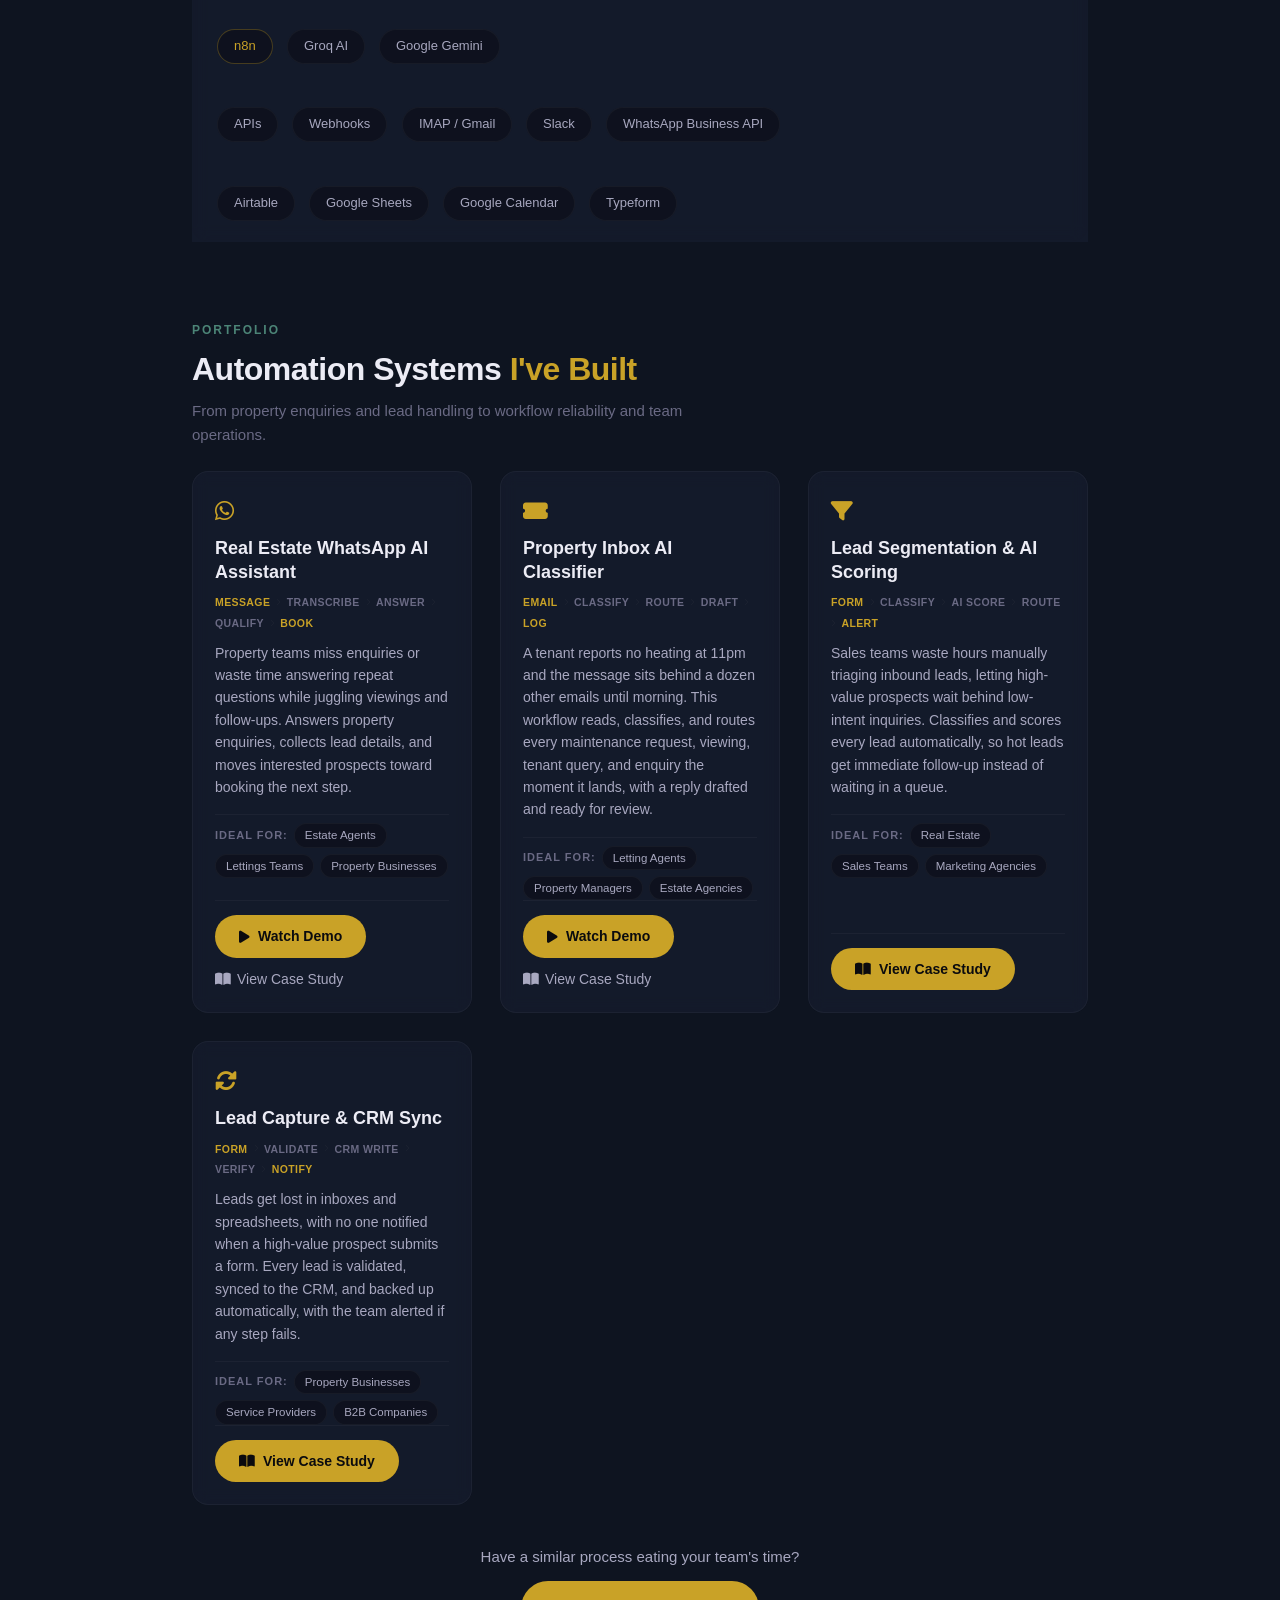
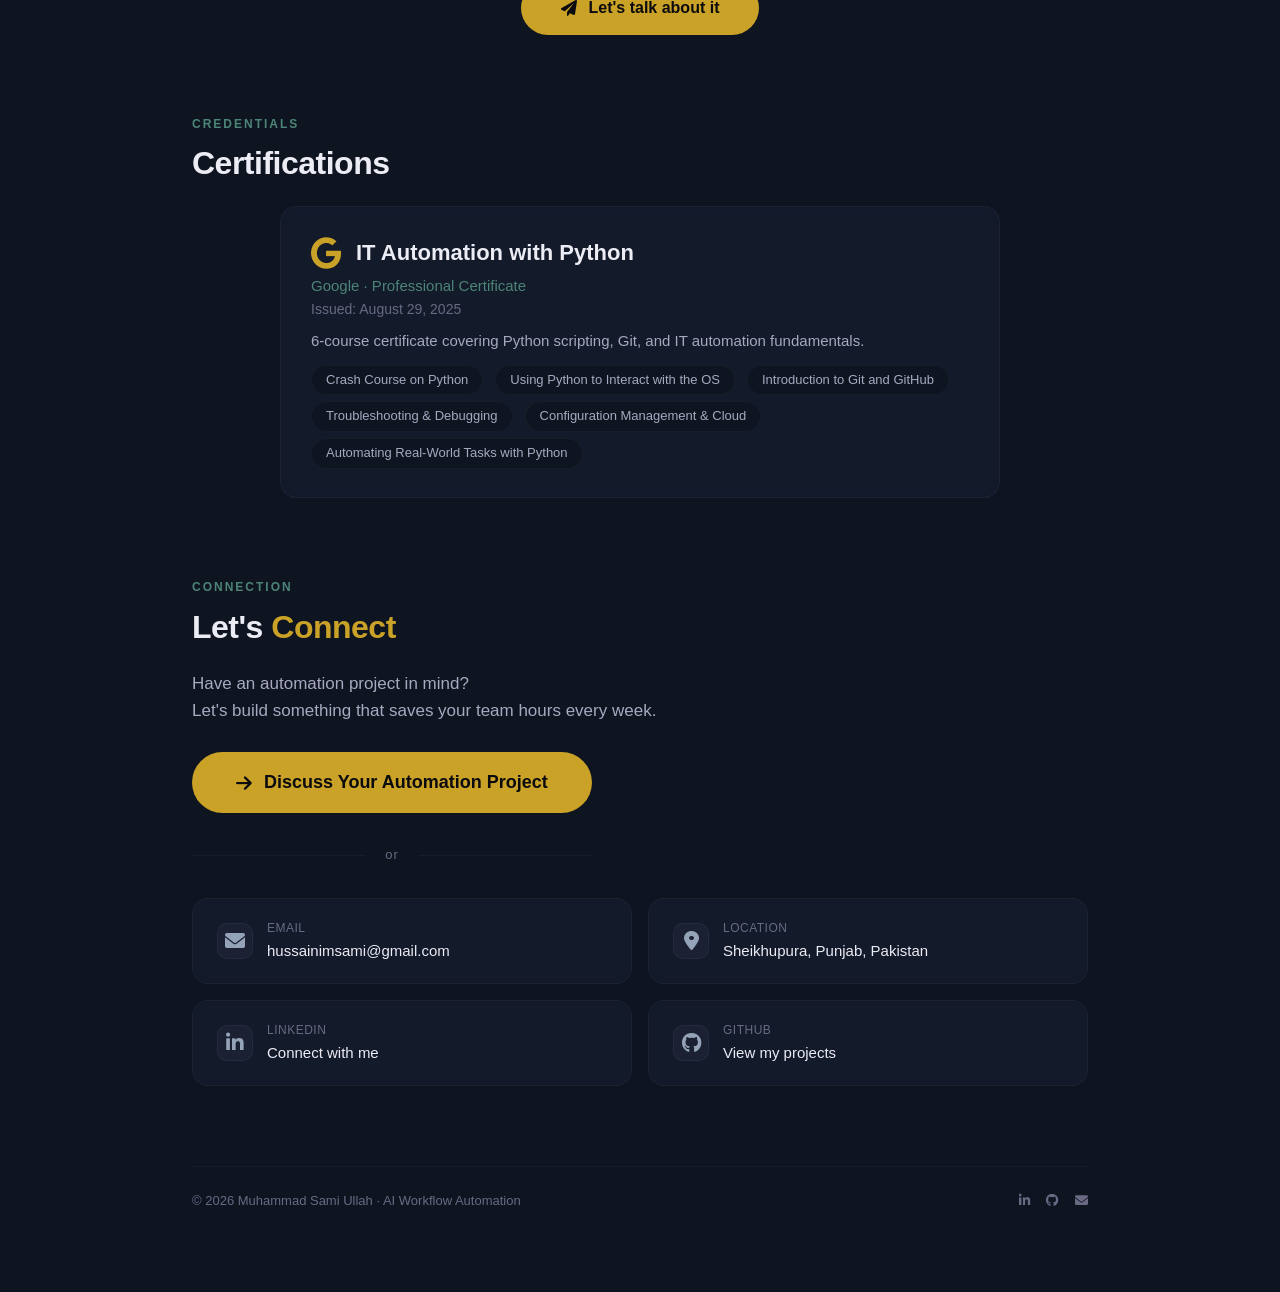
==== commit 9f3ac95d: "Update index.html" ====
--- a/index.html
+++ b/index.html
@@ -3,72 +3,315 @@
 <head>
     <meta charset="UTF-8" />
     <meta name="viewport" content="width=device-width, initial-scale=1.0" />
-    <title>Property Inbox AI Classifier · Case Study</title>
+    <title>Muhammad Sami Ullah · AI Workflow Automation</title>
+    <meta name="description" content="AI Workflow Automation for Lead, CRM and Property Enquiry Processes. I build systems that capture and qualify leads, manage property enquiries, route support requests, and reduce manual work." />
+    <meta property="og:title" content="Muhammad Sami Ullah · AI Workflow Automation" />
+    <meta property="og:type" content="website" />
+    <meta property="og:url" content="https://ihussainisami.vercel.app" />
     <link rel="icon" href="data:image/svg+xml,<svg xmlns='http://www.w3.org/2000/svg' viewBox='0 0 100 100'><text y='.9em' font-size='90'>⚙️</text></svg>" />
     <link rel="stylesheet" href="https://cdnjs.cloudflare.com/ajax/libs/font-awesome/6.0.0-beta3/css/all.min.css" />
-    <link rel="stylesheet" href="../style.css" />
+    <link rel="stylesheet" href="style.css" />
+<meta name="google-site-verification" content="M50_ahn742Tru2GK2wLjiod4e3UFLWFQypBAQ-uRwL4" />
+    <script type="application/ld+json">
+    {
+      "@context": "https://schema.org",
+      "@type": "Person",
+      "name": "Muhammad Sami Ullah",
+      "jobTitle": "AI & Workflow Automation Specialist",
+      "url": "https://ihussainisami.vercel.app",
+      "email": "mailto:hussainimsami@gmail.com",
+      "sameAs": [
+        "https://www.linkedin.com/in/ihussainisami",
+        "https://github.com/ihussainisami"
+      ],
+      "address": {
+        "@type": "PostalAddress",
+        "addressLocality": "Sheikhupura",
+        "addressRegion": "Punjab",
+        "addressCountry": "Pakistan"
+      },
+      "knowsAbout": [
+        "AI Workflow Automation",
+        "n8n",
+        "CRM Automation",
+        "Lead Automation",
+        "Real Estate Automation",
+        "Customer Support Automation",
+        "Google Gemini",
+        "Groq AI"
+      ],
+      "hasCredential": {
+        "@type": "EducationalOccupationalCredential",
+        "name": "IT Automation with Python",
+        "credentialCategory": "Professional Certificate",
+        "recognizedBy": {
+          "@type": "Organization",
+          "name": "Google"
+        }
+      }
+    }
+    </script>
 </head>
 <body>
-    <main class="main" style="max-width:960px; padding-top:20px;">
-        <div class="case-study-page">
-            <a href="../index.html#projects" class="case-back"><i class="fas fa-arrow-left"></i> Back to Projects</a>
-
-            <h1 class="case-title">AI-Powered <span>Property Inbox Classifier</span></h1>
-            <p class="case-subtitle">An n8n workflow that reads incoming property management emails, classifies them with AI, drafts a reply, and routes every ticket to the right team, automatically.</p>
-
-            <div class="case-block">
-                <h3>Tools &amp; <span class="accent">Integrations</span></h3>
-                <div class="case-tools">
-                    <span class="highlight-tool">n8n</span><span>Groq AI</span><span>IMAP Email Trigger</span>
-                    <span>Slack</span><span>Gmail</span><span>Airtable</span><span>Google Sheets</span>
-                </div>
-            </div>
-
-            <div class="case-block">
-                <h3>Workflow <span class="accent">in n8n</span></h3>
-                <img src="../assets/property-inbox-classifier.png" alt="Property Inbox AI Classifier n8n Workflow" style="width:100%; border-radius:var(--radius); border:1px solid var(--border-subtle); background: var(--bg-card);" />
-            </div>
-
-            <div class="case-block">
-                <h3>The <span class="accent">Business Problem</span></h3>
-                <p>A tenant reports no heating at 11pm. By the time someone on the property team checks the inbox the next morning, hours have already passed. Maintenance requests, viewing bookings, tenant questions, and new enquiries all land in the same inbox, and one person has to read every message, decide who it's for, write a reply, and remember to log it, on top of everything else on their plate.</p>
-                <div class="matters"><p><strong>Why this matters:</strong> A missed maintenance request can turn into a bigger repair bill and an unhappy tenant. A slow reply to a viewing enquiry can mean a lost lead to a competing agency.</p></div>
-            </div>
-
-            <div class="case-block">
-                <h3>Solution <span class="accent">Overview</span></h3>
-                <p>Connects to the inbox via an IMAP email trigger. Long emails are trimmed. AI classifies each message into Maintenance, Tenant Query, Viewing, Enquiry, or Spam, pulls the property address straight out of the email, and routes it to the right team on Slack with full context. A Gmail draft reply is created for human review. Every ticket is logged to Airtable, with a Google Sheets backup if that write fails.</p>
-            </div>
-
-            <div class="case-block">
-                <h3>Key <span class="accent">Automation Steps</span></h3>
-                <ul class="case-steps">
-                    <li><span class="num">1</span><span class="step-text"><strong>Read via IMAP:</strong> Connects to the inbox over IMAP and picks up new property related emails.</span></li>
-                    <li><span class="num">2</span><span class="step-text"><strong>Sanitize &amp; Classify:</strong> Long emails are trimmed. AI classifies into Maintenance, Tenant Query, Viewing, Enquiry, or Spam, flags urgency, and extracts the property reference.</span></li>
-                    <li><span class="num">3</span><span class="step-text"><strong>Manual Fallback:</strong> A Fallback branch exists for anything the classifier can't confidently sort, instead of guessing.</span></li>
-                    <li><span class="num">4</span><span class="step-text"><strong>Route &amp; Draft:</strong> The right team (Maintenance, Tenant Relations, Viewings, Enquiries, or Manual Review) is notified on Slack. A Gmail draft is created for human review, never sent automatically.</span></li>
-                    <li><span class="num">5</span><span class="step-text"><strong>Double Logging:</strong> Saved to Airtable. If that write fails, it's automatically saved to a Google Sheets backup and flagged.</span></li>
-                </ul>
-            </div>
-
-            <div class="case-block">
-                <h3>Reliability &amp; <span class="accent">Error Handling</span></h3>
-                <div class="case-error-grid">
-                    <div class="case-error-item"><i class="fas fa-brain"></i><div class="text"><strong>No Guessing:</strong> Tickets the AI can't confidently classify go to a manual review branch instead of a wrong routing decision.</div></div>
-                    <div class="case-error-item"><i class="fas fa-database"></i><div class="text"><strong>Backup Write:</strong> If the Airtable write fails, a Google Sheets backup plus a failure notification ensures no ticket is ever lost.</div></div>
-                </div>
-            </div>
-
-            <div class="case-block">
-                <h3>Business <span class="accent">Impact</span></h3>
-                <div class="case-impact"><p>Every maintenance request, viewing, tenant query, and enquiry is classified and routed the moment it lands, with no manual sorting. Property teams can focus on the tenant relationship instead of triaging emails.</p></div>
-            </div>
-
-            <div class="case-github-footer" style="display:flex; flex-wrap:wrap; gap:16px;">
-                <a href="https://drive.google.com/file/d/1ncUy836bMkG5UT5hvdGan1PlDKcwAKPA/view?usp=sharing" target="_blank"><i class="fas fa-play"></i> Watch Demo</a>
-                <a href="https://github.com/ihussainisami/property-inbox-ai-classifier" target="_blank"><i class="fab fa-github"></i> View Source Code on GitHub</a>
-            </div>
+
+    <nav class="navbar">
+        <div class="nav-availability"><span class="dot"></span> Available for AI Automation Projects</div>
+        <button class="hamburger" id="hamburgerBtn" aria-label="Toggle navigation"><span></span><span></span><span></span></button>
+        <div class="nav-links">
+            <a href="#about">About</a>
+            <a href="#skills">Skills</a>
+            <a href="#projects">Projects</a>
+            <a href="#certifications">Certifications</a>
+            <a href="#contact" class="cta-link">Let's Talk</a>
+        </div>
+    </nav>
+
+    <div class="nav-overlay" id="navOverlay">
+        <a href="#about">About</a>
+        <a href="#skills">Skills</a>
+        <a href="#projects">Projects</a>
+        <a href="#certifications">Certifications</a>
+        <a href="#contact" class="cta-link">Let's Talk</a>
+    </div>
+
+    <main class="main">
+        <section class="hero" id="home">
+            <h1>Hi, I'm<br /><span class="highlight">Muhammad</span> Sami Ullah</h1>
+            <div class="hero-sub"><strong>AI &amp; Workflow Automation Specialist</strong> for Real Estate &amp; Property Teams</div>
+            <p class="hero-tagline">
+                I build practical systems for property enquiries, lead handling, follow-ups, and operational workflows.
+            </p>
+            <div class="typewriter-container" id="typewriter"><span id="typewriter-text"></span><span class="cursor">|</span></div>
+            <div class="hero-cta">
+                <a href="#contact" class="mailto-btn" style="margin-top:0;"><i class="fas fa-arrow-right"></i> Discuss a workflow</a>
+            </div>
+            <div class="hero-meta">
+                <div class="hero-meta-item"><i class="fas fa-robot"></i><span><strong>4</strong> Complete Automation Builds</span></div>
+                <div class="hero-meta-item"><i class="fas fa-tools"></i><span>Built with n8n · Groq · APIs</span></div>
+                <div class="hero-meta-item"><i class="fas fa-arrow-right"></i><span>Open to new automation projects</span></div>
+            </div>
+        </section>
+
+        <section id="about">
+            <div class="section-label">DISCOVERY</div>
+            <h2 class="section-title">About <span>Me</span></h2>
+            <div class="about-grid">
+                <div class="about-text">
+                    <p>I build practical AI automation systems that help businesses manage leads, enquiries, CRM workflows, and repetitive processes with less manual effort.</p>
+                    <p>My work includes lead segmentation and AI scoring, lead capture and CRM automation, AI-powered property inbox classification and routing, and a WhatsApp assistant designed for real estate enquiries and appointment booking.</p>
+                    <p>Every workflow is built with reliability in mind. I include validation, fallback paths, verification steps, and human alerts where they matter, so automation does not silently fail.</p>
+                    <p>I work with n8n, AI integrations, APIs, webhooks, CRM workflows, Airtable, Google Sheets, Gmail, Slack, and WhatsApp integrations.</p>
+                    <p>I am particularly interested in building automation for real estate teams that need to respond to enquiries faster, qualify leads, and reduce manual follow-up.</p>
+                    <div class="trust-strip">
+                        <span>Input validation on every workflow</span>
+                        <span>Explicit failure handling, no silent errors</span>
+                        <span>Every write verified before proceeding</span>
+                    </div>
+                </div>
+            </div>
+        </section>
+
+        <section id="skills">
+            <div class="section-label">CAPABILITIES</div>
+            <h2 class="section-title">What I <span>Automate</span></h2>
+            <div class="skills-grid">
+                <div class="skill-card"><div class="icon"><i class="fas fa-cogs"></i></div><h4>AI Workflow Automation</h4><p>Build connected systems that automate repetitive business processes.</p></div>
+                <div class="skill-card"><div class="icon"><i class="fas fa-users"></i></div><h4>Lead and CRM Automation</h4><p>Capture, qualify, score, and organise leads with less manual work.</p></div>
+                <div class="skill-card"><div class="icon"><i class="fas fa-home"></i></div><h4>Real Estate Automation</h4><p>Automate property enquiries, answer common questions, collect key details, and support faster follow-up.</p></div>
+                <div class="skill-card"><div class="icon"><i class="fas fa-headset"></i></div><h4>Customer Support Automation</h4><p>Classify incoming requests, draft responses, and route issues to the right team.</p></div>
+            </div>
+            <div class="tech-tags-grouped">
+                <div class="tag-group">
+                    <div class="tag-group-label">AI &amp; Automation</div>
+                    <div class="tag-group-list">
+                        <span class="tag-highlight">n8n</span><span>Groq AI</span><span>Google Gemini</span>
+                    </div>
+                </div>
+                <div class="tag-group">
+                    <div class="tag-group-label">Integrations</div>
+                    <div class="tag-group-list">
+                        <span>APIs</span><span>Webhooks</span><span>IMAP / Gmail</span><span>Slack</span><span>WhatsApp Business API</span>
+                    </div>
+                </div>
+                <div class="tag-group">
+                    <div class="tag-group-label">Data &amp; Forms</div>
+                    <div class="tag-group-list">
+                        <span>Airtable</span><span>Google Sheets</span><span>Google Calendar</span><span>Typeform</span>
+                    </div>
+                </div>
+            </div>
+        </section>
+
+        <section id="projects">
+            <div class="section-label">PORTFOLIO</div>
+            <h2 class="section-title">Automation Systems <span>I've Built</span></h2>
+            <p class="section-subtext">From property enquiries and lead handling to workflow reliability and team operations.</p>
+            <div class="projects-grid">
+
+                <div class="project-card">
+                    <div class="project-icon"><i class="fab fa-whatsapp"></i></div>
+                    <h4>Real Estate WhatsApp AI Assistant</h4>
+                    <div class="mini-flow-text">
+                        <span>Message</span><i class="fas fa-chevron-right"></i><span>Transcribe</span><i class="fas fa-chevron-right"></i><span>Answer</span><i class="fas fa-chevron-right"></i><span>Qualify</span><i class="fas fa-chevron-right"></i><span>Book</span>
+                    </div>
+                    <p class="card-desc">Property teams miss enquiries or waste time answering repeat questions while juggling viewings and follow-ups. Answers property enquiries, collects lead details, and moves interested prospects toward booking the next step.</p>
+                    <div class="ideal-for"><span class="label">Ideal for:</span><span class="pill">Estate Agents</span><span class="pill">Lettings Teams</span><span class="pill">Property Businesses</span></div>
+                    <div class="project-actions">
+                        <a href="https://drive.google.com/file/d/1yLW7TFR0mKe8ksVkh0fXr_9Os7YQUaQK/view?usp=sharing" target="_blank" class="case-link"><i class="fas fa-play"></i> Watch Demo</a>
+                        <a href="case-studies/real-estate-whatsapp.html" class="repo-link"><i class="fas fa-book-open"></i> View Case Study</a>
+                    </div>
+                </div>
+
+                <div class="project-card">
+                    <div class="project-icon"><i class="fas fa-ticket-alt"></i></div>
+                    <h4>Property Inbox AI Classifier</h4>
+                    <div class="mini-flow-text">
+                        <span>Email</span><i class="fas fa-chevron-right"></i><span>Classify</span><i class="fas fa-chevron-right"></i><span>Route</span><i class="fas fa-chevron-right"></i><span>Draft</span><i class="fas fa-chevron-right"></i><span>Log</span>
+                    </div>
+                    <p class="card-desc">A tenant reports no heating at 11pm and the message sits behind a dozen other emails until morning. This workflow reads, classifies, and routes every maintenance request, viewing, tenant query, and enquiry the moment it lands, with a reply drafted and ready for review.</p>
+                    <div class="ideal-for"><span class="label">Ideal for:</span><span class="pill">Letting Agents</span><span class="pill">Property Managers</span><span class="pill">Estate Agencies</span></div>
+                    <div class="project-actions">
+                        <a href="https://drive.google.com/file/d/1ncUy836bMkG5UT5hvdGan1PlDKcwAKPA/view?usp=sharing" target="_blank" class="case-link"><i class="fas fa-play"></i> Watch Demo</a>
+                        <a href="case-studies/property-inbox-classifier.html" class="repo-link"><i class="fas fa-book-open"></i> View Case Study</a>
+                    </div>
+                </div>
+
+                <div class="project-card">
+                    <div class="project-icon"><i class="fas fa-filter"></i></div>
+                    <h4>Lead Segmentation &amp; AI Scoring</h4>
+                    <div class="mini-flow-text">
+                        <span>Form</span><i class="fas fa-chevron-right"></i><span>Classify</span><i class="fas fa-chevron-right"></i><span>AI Score</span><i class="fas fa-chevron-right"></i><span>Route</span><i class="fas fa-chevron-right"></i><span>Alert</span>
+                    </div>
+                    <p class="card-desc">Sales teams waste hours manually triaging inbound leads, letting high-value prospects wait behind low-intent inquiries. Classifies and scores every lead automatically, so hot leads get immediate follow-up instead of waiting in a queue.</p>
+                    <div class="ideal-for"><span class="label">Ideal for:</span><span class="pill">Real Estate</span><span class="pill">Sales Teams</span><span class="pill">Marketing Agencies</span></div>
+                    <div class="project-actions">
+                        <a href="case-studies/lead-segmentation.html" class="case-link"><i class="fas fa-book-open"></i> View Case Study</a>
+                    </div>
+                </div>
+
+                <div class="project-card">
+                    <div class="project-icon"><i class="fas fa-sync-alt"></i></div>
+                    <h4>Lead Capture &amp; CRM Sync</h4>
+                    <div class="mini-flow-text">
+                        <span>Form</span><i class="fas fa-chevron-right"></i><span>Validate</span><i class="fas fa-chevron-right"></i><span>CRM Write</span><i class="fas fa-chevron-right"></i><span>Verify</span><i class="fas fa-chevron-right"></i><span>Notify</span>
+                    </div>
+                    <p class="card-desc">Leads get lost in inboxes and spreadsheets, with no one notified when a high-value prospect submits a form. Every lead is validated, synced to the CRM, and backed up automatically, with the team alerted if any step fails.</p>
+                    <div class="ideal-for"><span class="label">Ideal for:</span><span class="pill">Property Businesses</span><span class="pill">Service Providers</span><span class="pill">B2B Companies</span></div>
+                    <div class="project-actions">
+                        <a href="case-studies/lead-capture.html" class="case-link"><i class="fas fa-book-open"></i> View Case Study</a>
+                    </div>
+                </div>
+
+            </div>
+            <div class="projects-closing">
+                <p>Have a similar process eating your team's time?</p>
+                <a href="#contact" class="mailto-btn" style="margin-top:12px;"><i class="fas fa-paper-plane"></i> Let's talk about it</a>
+            </div>
+        </section>
+
+        <section id="certifications">
+            <div class="section-label">CREDENTIALS</div>
+            <h2 class="section-title">Certifications</h2>
+            <div class="cert-main">
+                <div class="header"><i class="fab fa-google"></i><h4>IT Automation with Python</h4></div>
+                <div class="issuer">Google · Professional Certificate</div>
+                <div class="date">Issued: August 29, 2025</div>
+                <p>6-course certificate covering Python scripting, Git, and IT automation fundamentals.</p>
+                <div class="topics">
+                    <span>Crash Course on Python</span><span>Using Python to Interact with the OS</span>
+                    <span>Introduction to Git and GitHub</span><span>Troubleshooting &amp; Debugging</span>
+                    <span>Configuration Management &amp; Cloud</span><span>Automating Real-World Tasks with Python</span>
+                </div>
+            </div>
+        </section>
+
+        <section id="contact">
+            <div class="section-label">CONNECTION</div>
+            <h2 class="section-title">Let's <span>Connect</span></h2>
+            <div class="contact-section">
+                <p class="contact-sub">Have an automation project in mind?<br />Let's build something that saves your team hours every week.</p>
+                <a href="mailto:hussainimsami@gmail.com" class="contact-primary-btn"><i class="fas fa-arrow-right"></i> Discuss Your Automation Project</a>
+                <div class="contact-divider">or</div>
+                <div class="contact-grid">
+                    <div class="contact-card"><div class="icon"><i class="fas fa-envelope"></i></div><div class="info"><span class="label">Email</span><span class="value"><a href="mailto:hussainimsami@gmail.com">hussainimsami@gmail.com</a></span></div></div>
+                    <div class="contact-card"><div class="icon"><i class="fas fa-map-marker-alt"></i></div><div class="info"><span class="label">Location</span><span class="value">Sheikhupura, Punjab, Pakistan</span></div></div>
+                    <div class="contact-card"><div class="icon"><i class="fab fa-linkedin-in"></i></div><div class="info"><span class="label">LinkedIn</span><span class="value"><a href="https://www.linkedin.com/in/ihussainisami" target="_blank">Connect with me</a></span></div></div>
+                    <div class="contact-card"><div class="icon"><i class="fab fa-github"></i></div><div class="info"><span class="label">GitHub</span><span class="value"><a href="https://github.com/ihussainisami" target="_blank">View my projects</a></span></div></div>
+                </div>
+            </div>
+        </section>
+
+        <div style="margin-top:40px;padding-top:24px;border-top:1px solid var(--border-subtle);display:flex;justify-content:space-between;flex-wrap:wrap;gap:12px;font-size:13px;color:var(--text-muted);">
+            <span>© 2026 Muhammad Sami Ullah · AI Workflow Automation</span>
+            <span style="display:flex;gap:16px;">
+                <a href="https://www.linkedin.com/in/ihussainisami" target="_blank" style="color:var(--text-muted);"><i class="fab fa-linkedin-in"></i></a>
+                <a href="https://github.com/ihussainisami" target="_blank" style="color:var(--text-muted);"><i class="fab fa-github"></i></a>
+                <a href="mailto:hussainimsami@gmail.com" style="color:var(--text-muted);"><i class="fas fa-envelope"></i></a>
+            </span>
         </div>
     </main>
+
+    <script>
+        const hamburger = document.getElementById('hamburgerBtn');
+        const overlay = document.getElementById('navOverlay');
+        hamburger.addEventListener('click', () => overlay.classList.toggle('open'));
+        overlay.querySelectorAll('a').forEach(link => link.addEventListener('click', () => overlay.classList.remove('open')));
+        window.addEventListener('resize', () => { if (window.innerWidth > 600) overlay.classList.remove('open'); });
+
+        const roles = ['AI Automation for Real Estate Teams', 'Property Workflow Automation Specialist', 'AI & Workflow Automation Specialist'];
+        let roleIndex = 0, charIndex = 0, isDeleting = false;
+        const typewriterText = document.getElementById('typewriter-text');
+        function type() {
+            const currentRole = roles[roleIndex];
+            if (!isDeleting) {
+                typewriterText.textContent = currentRole.substring(0, charIndex + 1);
+                charIndex++;
+                if (charIndex === currentRole.length) { isDeleting = true; setTimeout(type, 2000); return; }
+                setTimeout(type, 80);
+            } else {
+                typewriterText.textContent = currentRole.substring(0, charIndex - 1);
+                charIndex--;
+                if (charIndex === 0) { isDeleting = false; roleIndex = (roleIndex + 1) % roles.length; setTimeout(type, 400); return; }
+                setTimeout(type, 50);
+            }
+        }
+        const prefersReducedMotion = window.matchMedia('(prefers-reduced-motion: reduce)').matches;
+        if (prefersReducedMotion) { typewriterText.textContent = roles[0]; } else { type(); }
+
+        const observer = new IntersectionObserver((entries) => {
+            entries.forEach(e => { if (e.isIntersecting) { e.target.classList.add('visible'); observer.unobserve(e.target); } });
+        }, { threshold: 0.05, rootMargin: '0px 0px -40px 0px' });
+        if (!prefersReducedMotion) {
+            // Delay only resets per-group (per parent container) instead of counting globally,
+            // and is capped so nothing ever waits more than 0.2s.
+            document.querySelectorAll('.skills-grid, .tag-group-list, .projects-grid, .contact-grid').forEach(group => {
+                group.querySelectorAll(':scope > *').forEach((el, i) => {
+                    el.classList.add('fade-up');
+                    el.style.transitionDelay = Math.min(i * 0.03, 0.2) + 's';
+                    observer.observe(el);
+                });
+            });
+            document.querySelectorAll('.cert-main, .hero-meta').forEach(el => {
+                el.classList.add('fade-up');
+                el.style.transitionDelay = '0s';
+                observer.observe(el);
+            });
+            setTimeout(() => {
+                document.querySelectorAll('.fade-up').forEach(el => { if (el.getBoundingClientRect().top < window.innerHeight) el.classList.add('visible'); });
+            }, 100);
+        } else {
+            document.querySelectorAll('.skill-card, .project-card, .cert-main, .contact-card, .hero-meta, .tag-group-list span')
+                .forEach(el => { el.style.opacity = 1; el.style.transform = 'none'; });
+        }
+
+        const sections = document.querySelectorAll('section[id]');
+        const navLinks = document.querySelectorAll('.nav-links a, .nav-overlay a');
+        window.addEventListener('scroll', () => {
+            let current = '';
+            const navHeight = document.querySelector('.navbar').offsetHeight;
+            sections.forEach(section => { if (window.scrollY >= section.offsetTop - navHeight - 20) current = section.getAttribute('id'); });
+            navLinks.forEach(link => { link.classList.remove('active'); if (link.getAttribute('href') === '#' + current) link.classList.add('active'); });
+        });
+    </script>
 </body>
 </html>
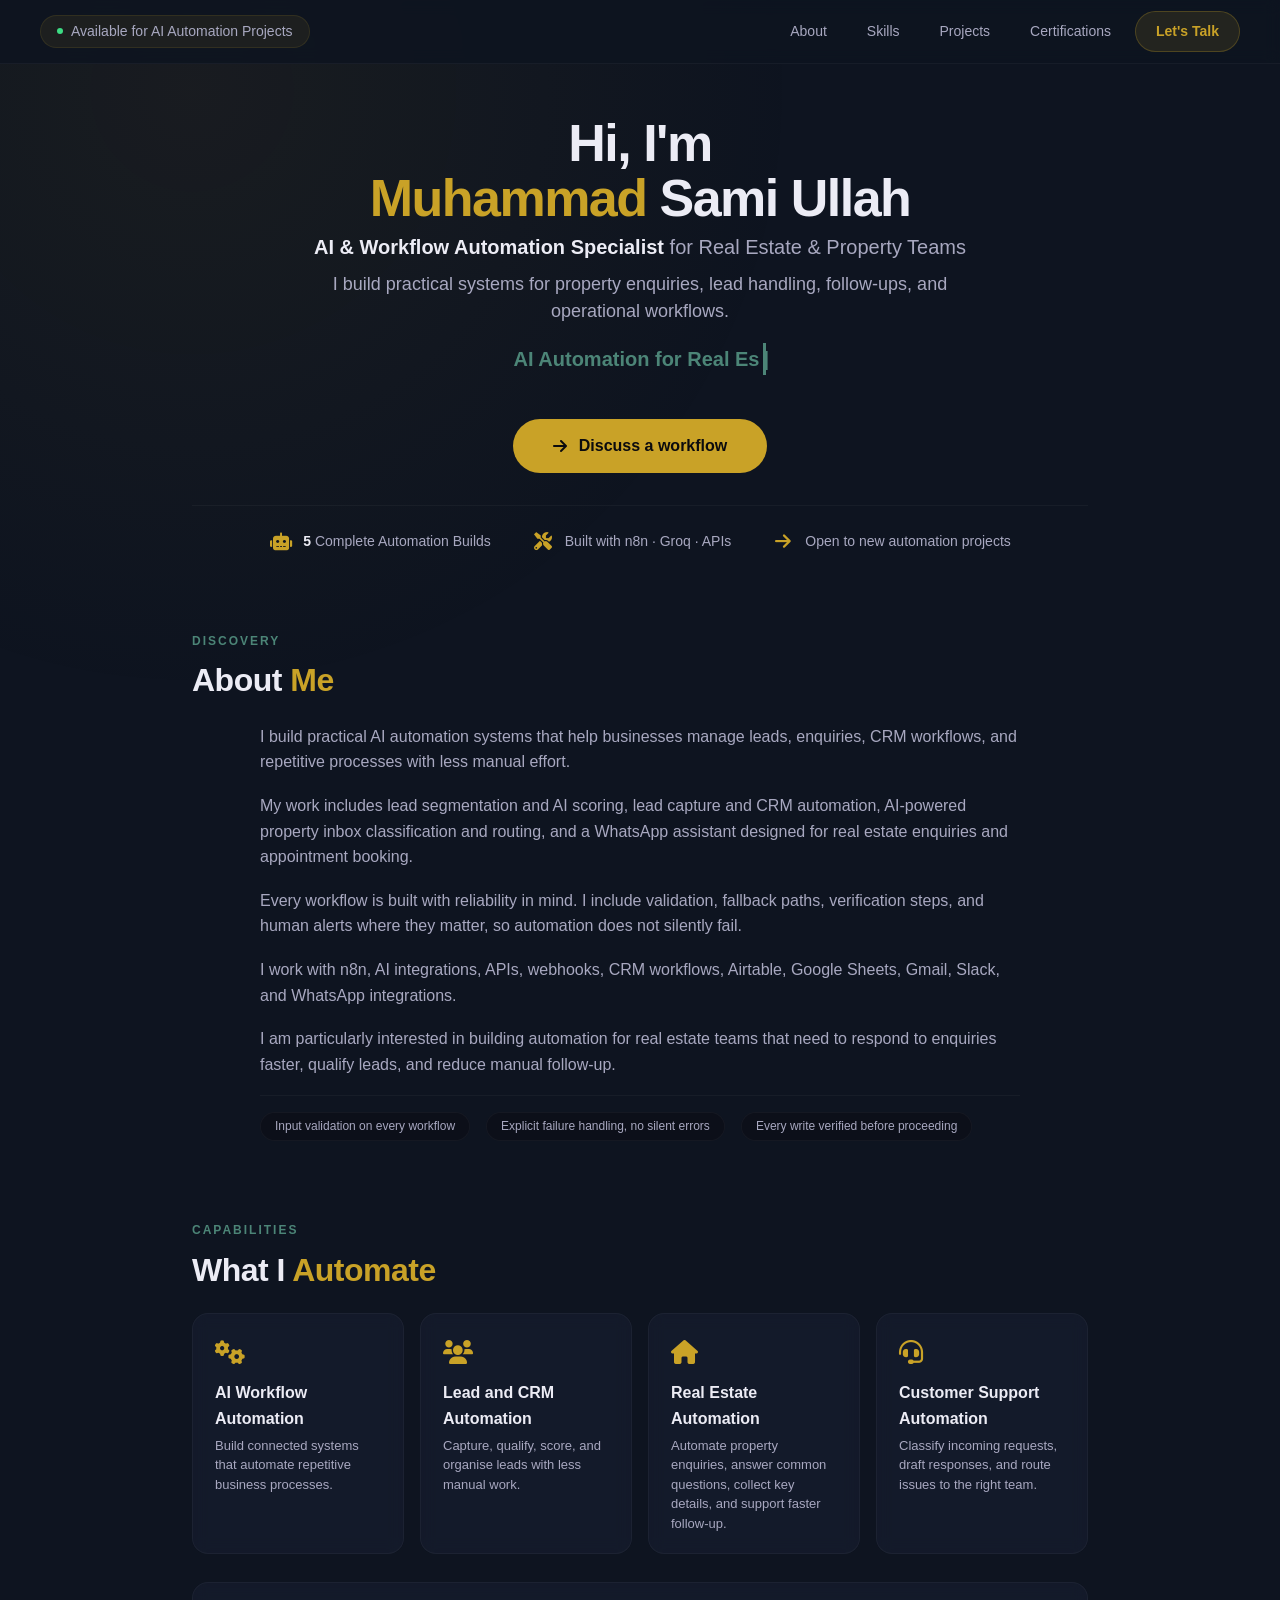
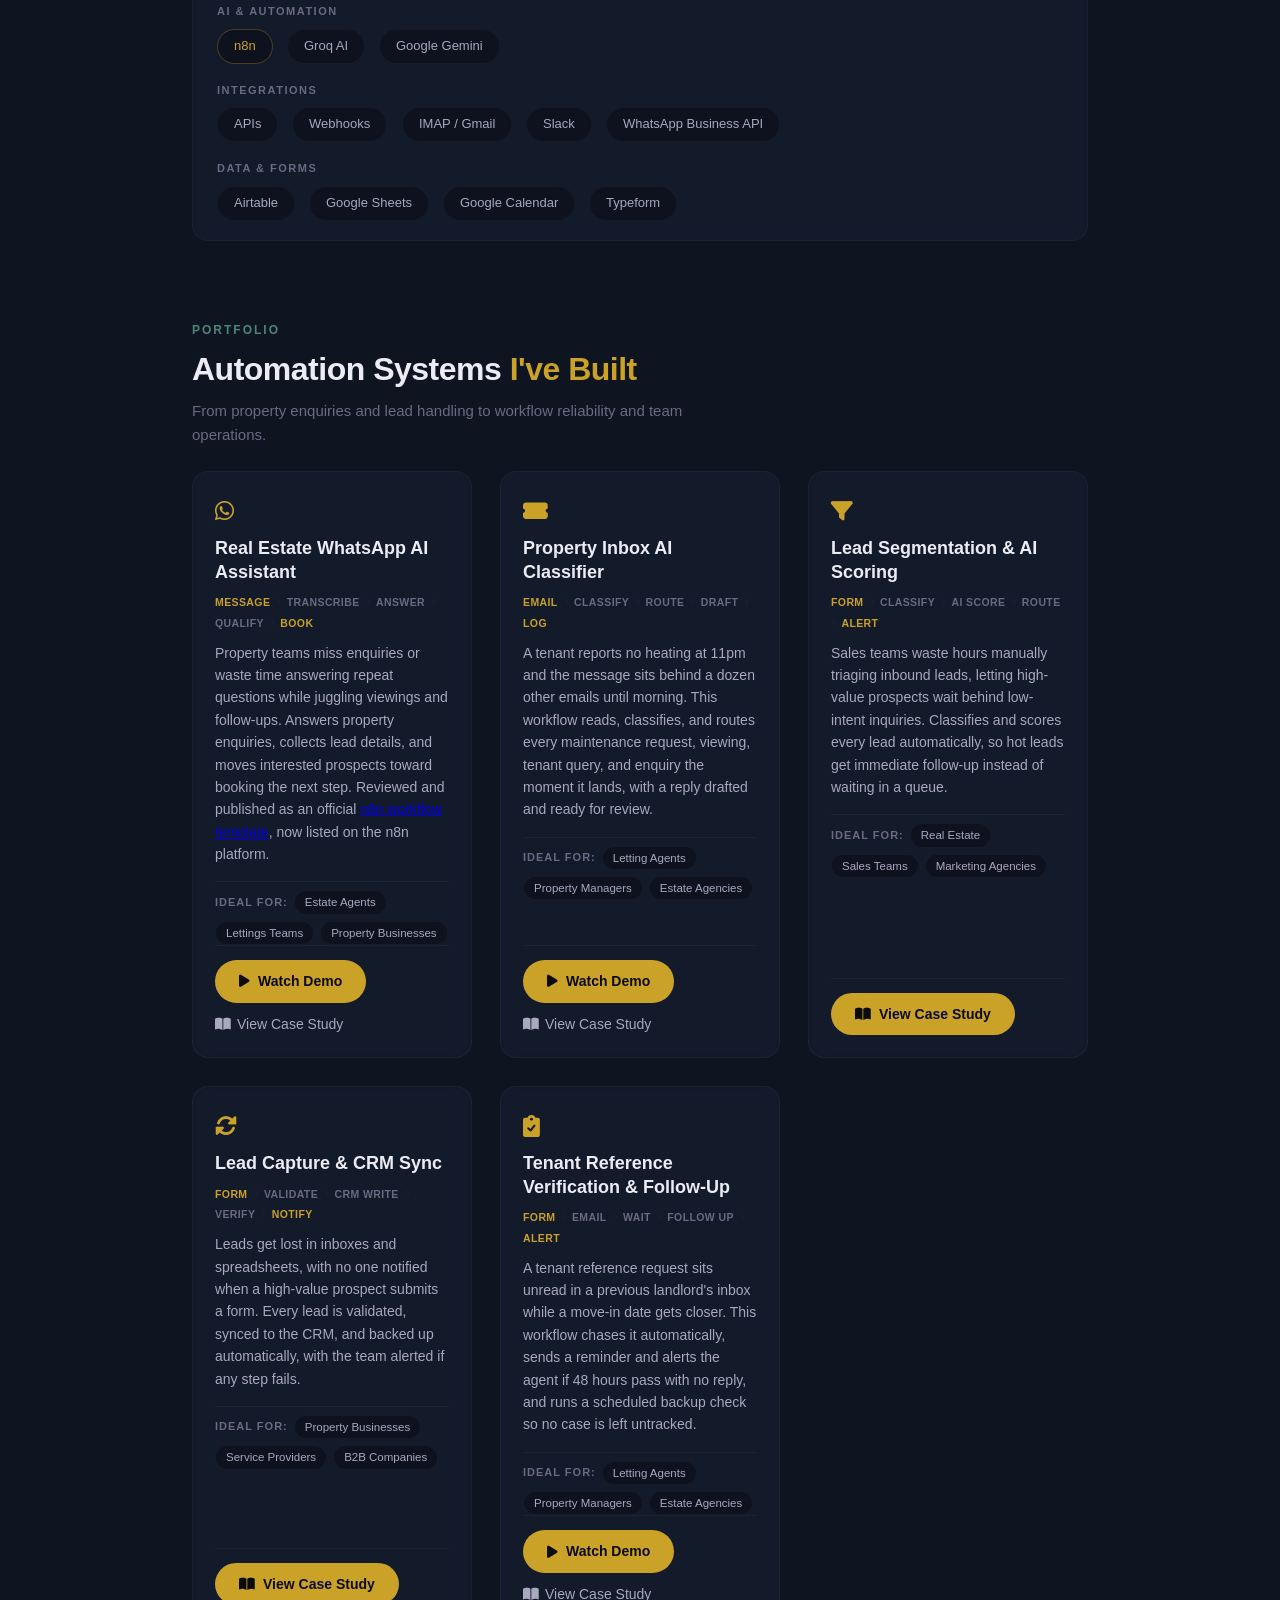
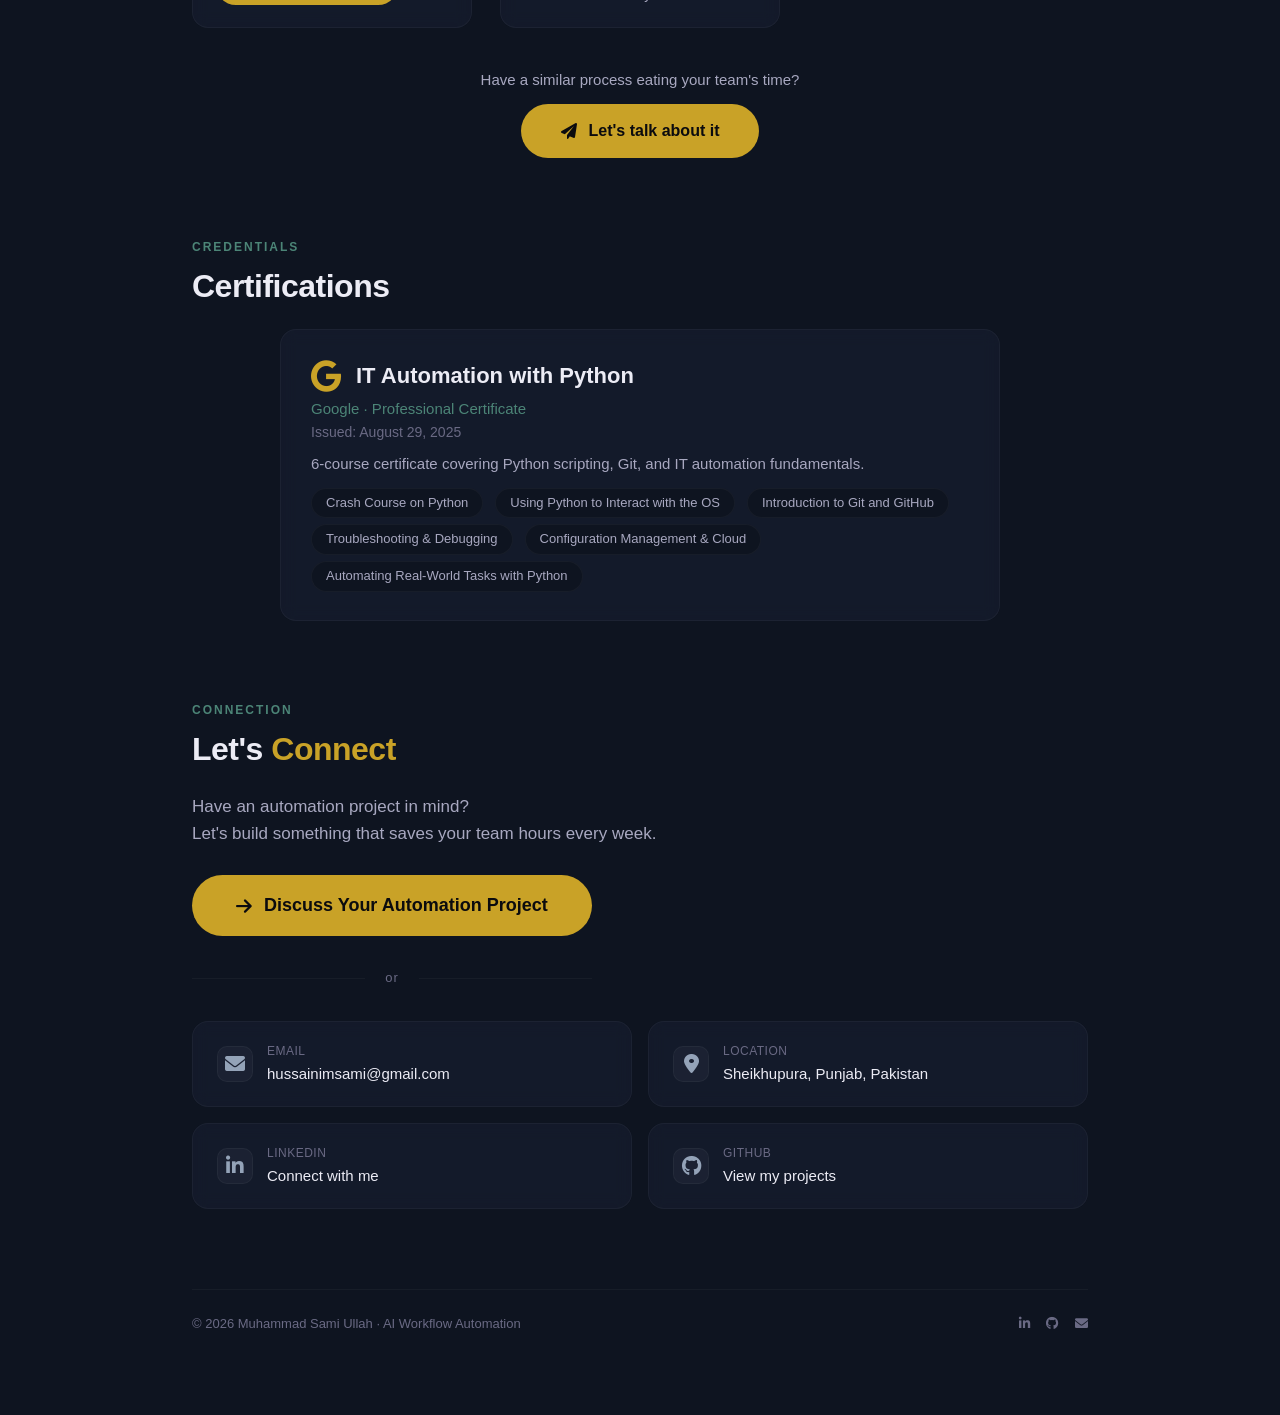
==== commit aff96ad4: "Update index.html" ====
--- a/index.html
+++ b/index.html
@@ -86,7 +86,7 @@
                 <a href="#contact" class="mailto-btn" style="margin-top:0;"><i class="fas fa-arrow-right"></i> Discuss a workflow</a>
             </div>
             <div class="hero-meta">
-                <div class="hero-meta-item"><i class="fas fa-robot"></i><span><strong>4</strong> Complete Automation Builds</span></div>
+                <div class="hero-meta-item"><i class="fas fa-robot"></i><span><strong>5</strong> Complete Automation Builds</span></div>
                 <div class="hero-meta-item"><i class="fas fa-tools"></i><span>Built with n8n · Groq · APIs</span></div>
                 <div class="hero-meta-item"><i class="fas fa-arrow-right"></i><span>Open to new automation projects</span></div>
             </div>
@@ -154,7 +154,7 @@
                     <div class="mini-flow-text">
                         <span>Message</span><i class="fas fa-chevron-right"></i><span>Transcribe</span><i class="fas fa-chevron-right"></i><span>Answer</span><i class="fas fa-chevron-right"></i><span>Qualify</span><i class="fas fa-chevron-right"></i><span>Book</span>
                     </div>
-                    <p class="card-desc">Property teams miss enquiries or waste time answering repeat questions while juggling viewings and follow-ups. Answers property enquiries, collects lead details, and moves interested prospects toward booking the next step.</p>
+                    <p class="card-desc">Property teams miss enquiries or waste time answering repeat questions while juggling viewings and follow-ups. Answers property enquiries, collects lead details, and moves interested prospects toward booking the next step. Reviewed and published as an official <a href="https://n8n.io/workflows/18998-qualify-real-estate-whatsapp-leads-with-gemini-airtable-and-google-calendar/" target="_blank" rel="noopener">n8n workflow template</a>, now listed on the n8n platform.</p>
                     <div class="ideal-for"><span class="label">Ideal for:</span><span class="pill">Estate Agents</span><span class="pill">Lettings Teams</span><span class="pill">Property Businesses</span></div>
                     <div class="project-actions">
                         <a href="https://drive.google.com/file/d/1yLW7TFR0mKe8ksVkh0fXr_9Os7YQUaQK/view?usp=sharing" target="_blank" class="case-link"><i class="fas fa-play"></i> Watch Demo</a>
@@ -199,6 +199,20 @@
                     <div class="ideal-for"><span class="label">Ideal for:</span><span class="pill">Property Businesses</span><span class="pill">Service Providers</span><span class="pill">B2B Companies</span></div>
                     <div class="project-actions">
                         <a href="case-studies/lead-capture.html" class="case-link"><i class="fas fa-book-open"></i> View Case Study</a>
+                    </div>
+                </div>
+
+                <div class="project-card">
+                    <div class="project-icon"><i class="fas fa-clipboard-check"></i></div>
+                    <h4>Tenant Reference Verification &amp; Follow-Up</h4>
+                    <div class="mini-flow-text">
+                        <span>Form</span><i class="fas fa-chevron-right"></i><span>Email</span><i class="fas fa-chevron-right"></i><span>Wait</span><i class="fas fa-chevron-right"></i><span>Follow Up</span><i class="fas fa-chevron-right"></i><span>Alert</span>
+                    </div>
+                    <p class="card-desc">A tenant reference request sits unread in a previous landlord's inbox while a move-in date gets closer. This workflow chases it automatically, sends a reminder and alerts the agent if 48 hours pass with no reply, and runs a scheduled backup check so no case is left untracked.</p>
+                    <div class="ideal-for"><span class="label">Ideal for:</span><span class="pill">Letting Agents</span><span class="pill">Property Managers</span><span class="pill">Estate Agencies</span></div>
+                    <div class="project-actions">
+                        <a href="https://drive.google.com/file/d/19qq3UpHk7mRaThNHkNqWGv2OMTE2qbTl/view?usp=sharing" target="_blank" class="case-link"><i class="fas fa-play"></i> Watch Demo</a>
+                        <a href="case-studies/tenant-reference-verification.html" class="repo-link"><i class="fas fa-book-open"></i> View Case Study</a>
                     </div>
                 </div>
 
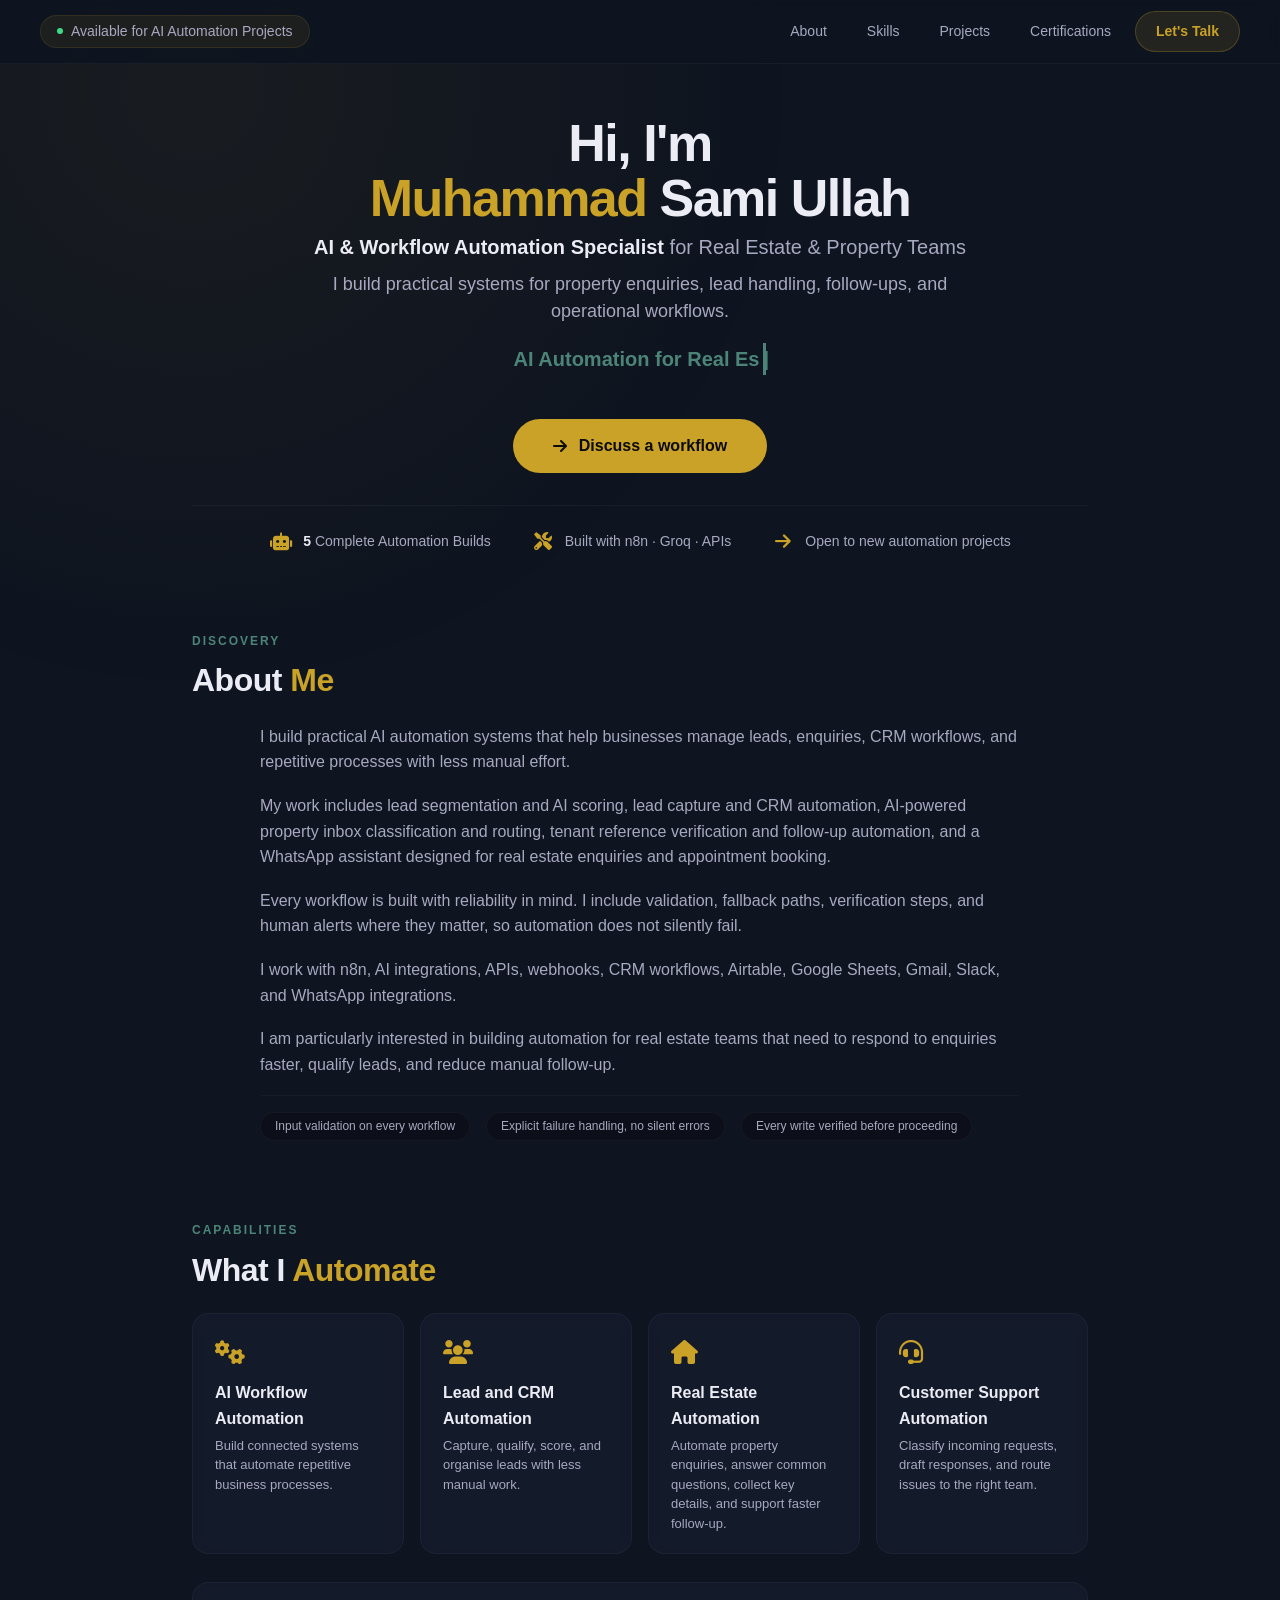
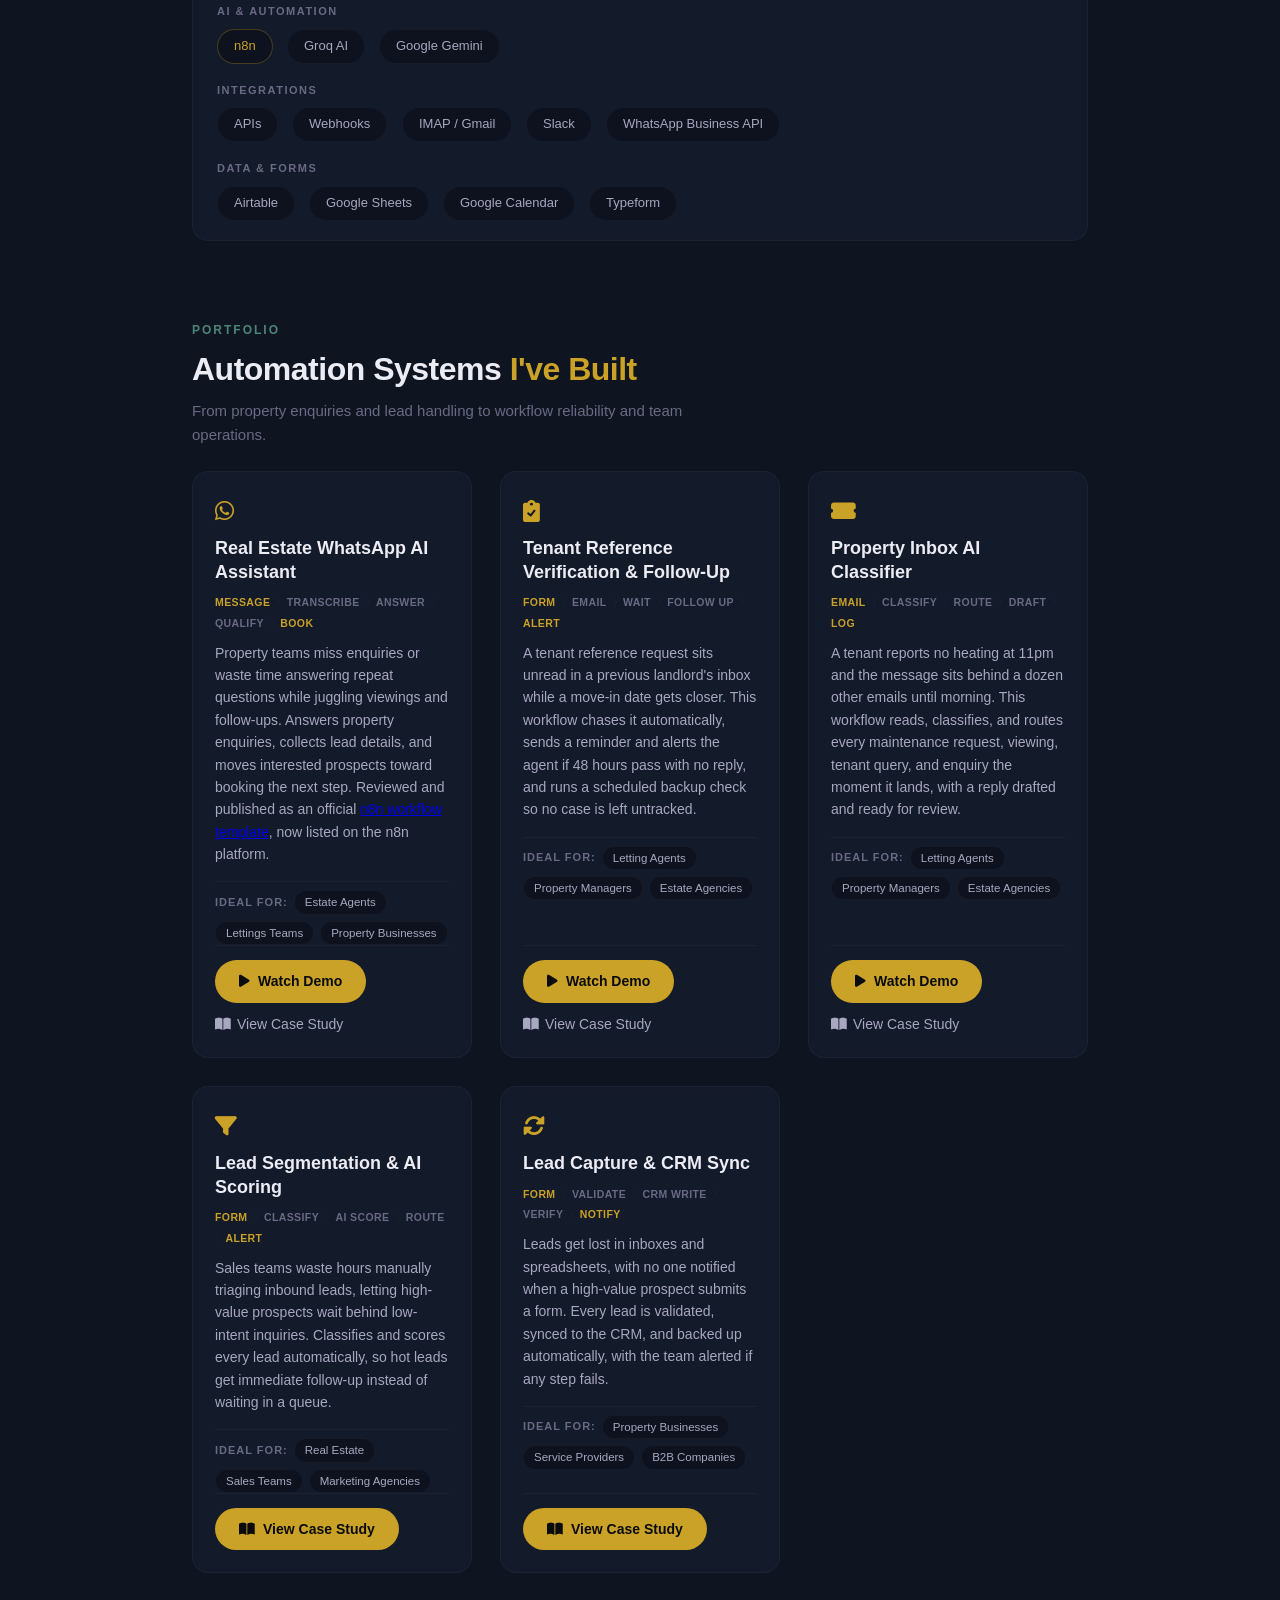
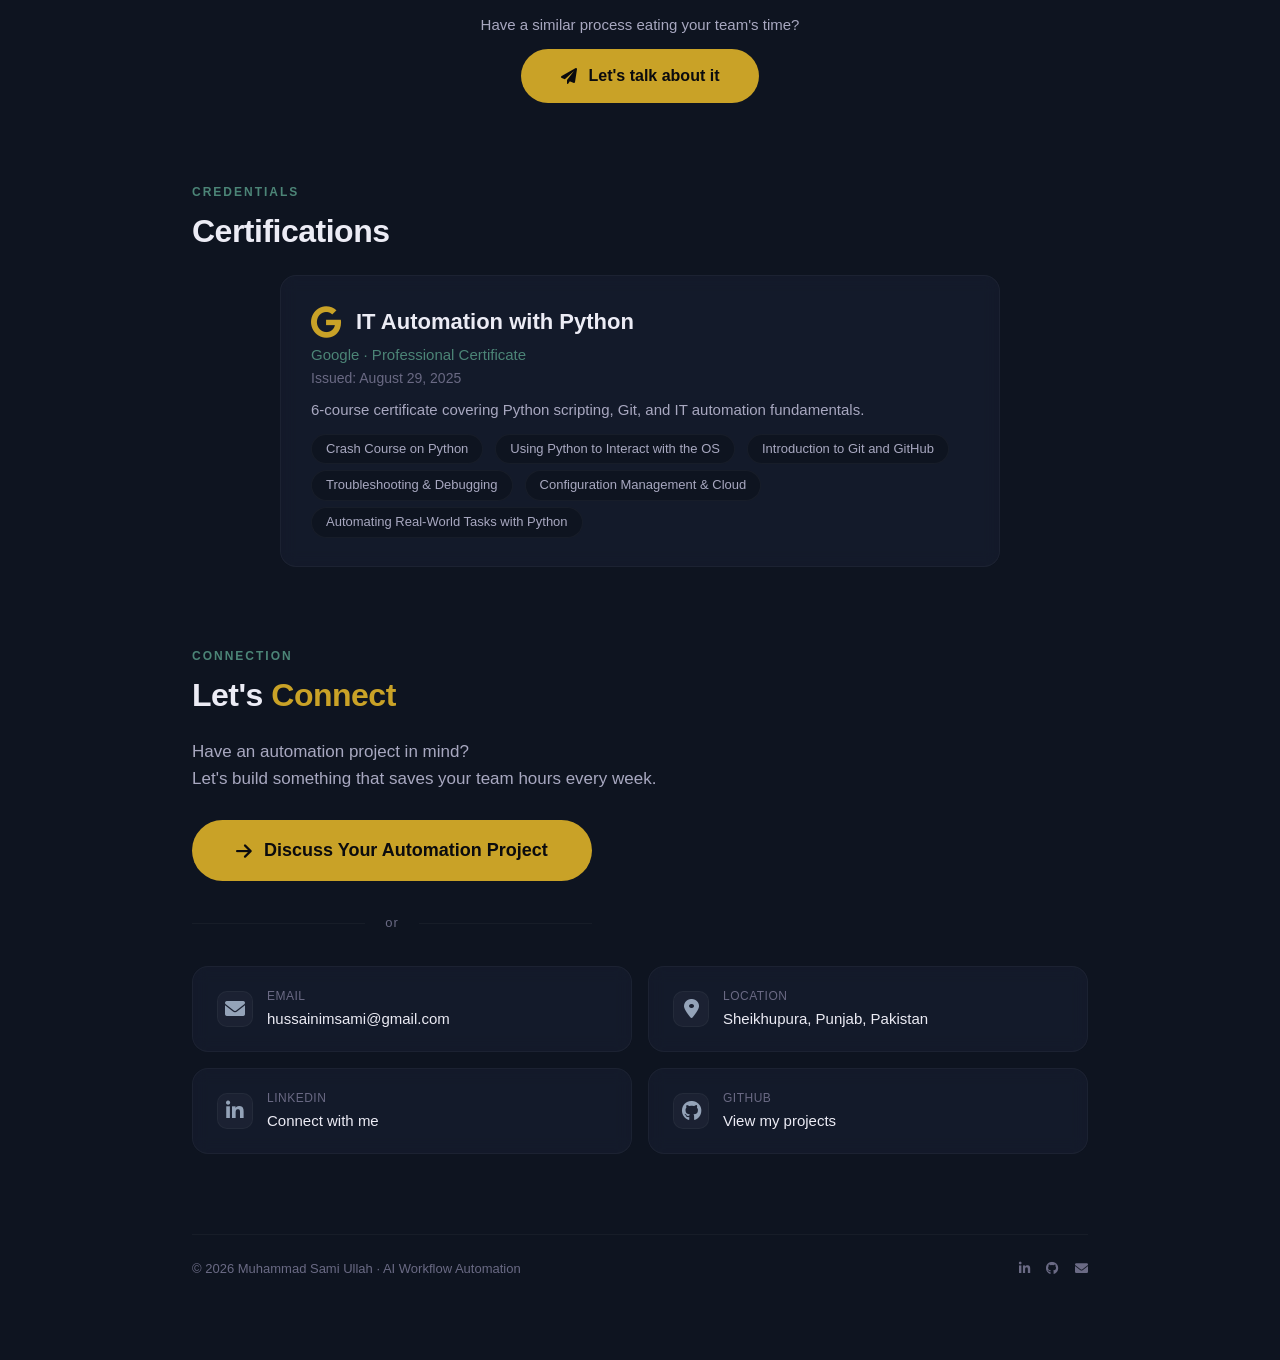
==== commit 6a2b1595: "Update index.html" ====
--- a/index.html
+++ b/index.html
@@ -98,7 +98,7 @@
             <div class="about-grid">
                 <div class="about-text">
                     <p>I build practical AI automation systems that help businesses manage leads, enquiries, CRM workflows, and repetitive processes with less manual effort.</p>
-                    <p>My work includes lead segmentation and AI scoring, lead capture and CRM automation, AI-powered property inbox classification and routing, and a WhatsApp assistant designed for real estate enquiries and appointment booking.</p>
+                    <p>My work includes lead segmentation and AI scoring, lead capture and CRM automation, AI-powered property inbox classification and routing, tenant reference verification and follow-up automation, and a WhatsApp assistant designed for real estate enquiries and appointment booking.</p>
                     <p>Every workflow is built with reliability in mind. I include validation, fallback paths, verification steps, and human alerts where they matter, so automation does not silently fail.</p>
                     <p>I work with n8n, AI integrations, APIs, webhooks, CRM workflows, Airtable, Google Sheets, Gmail, Slack, and WhatsApp integrations.</p>
                     <p>I am particularly interested in building automation for real estate teams that need to respond to enquiries faster, qualify leads, and reduce manual follow-up.</p>
@@ -163,6 +163,20 @@
                 </div>
 
                 <div class="project-card">
+                    <div class="project-icon"><i class="fas fa-clipboard-check"></i></div>
+                    <h4>Tenant Reference Verification &amp; Follow-Up</h4>
+                    <div class="mini-flow-text">
+                        <span>Form</span><i class="fas fa-chevron-right"></i><span>Email</span><i class="fas fa-chevron-right"></i><span>Wait</span><i class="fas fa-chevron-right"></i><span>Follow Up</span><i class="fas fa-chevron-right"></i><span>Alert</span>
+                    </div>
+                    <p class="card-desc">A tenant reference request sits unread in a previous landlord's inbox while a move-in date gets closer. This workflow chases it automatically, sends a reminder and alerts the agent if 48 hours pass with no reply, and runs a scheduled backup check so no case is left untracked.</p>
+                    <div class="ideal-for"><span class="label">Ideal for:</span><span class="pill">Letting Agents</span><span class="pill">Property Managers</span><span class="pill">Estate Agencies</span></div>
+                    <div class="project-actions">
+                        <a href="https://drive.google.com/file/d/19qq3UpHk7mRaThNHkNqWGv2OMTE2qbTl/view?usp=sharing" target="_blank" class="case-link"><i class="fas fa-play"></i> Watch Demo</a>
+                        <a href="case-studies/tenant-reference-verification.html" class="repo-link"><i class="fas fa-book-open"></i> View Case Study</a>
+                    </div>
+                </div>
+
+                <div class="project-card">
                     <div class="project-icon"><i class="fas fa-ticket-alt"></i></div>
                     <h4>Property Inbox AI Classifier</h4>
                     <div class="mini-flow-text">
@@ -199,20 +213,6 @@
                     <div class="ideal-for"><span class="label">Ideal for:</span><span class="pill">Property Businesses</span><span class="pill">Service Providers</span><span class="pill">B2B Companies</span></div>
                     <div class="project-actions">
                         <a href="case-studies/lead-capture.html" class="case-link"><i class="fas fa-book-open"></i> View Case Study</a>
-                    </div>
-                </div>
-
-                <div class="project-card">
-                    <div class="project-icon"><i class="fas fa-clipboard-check"></i></div>
-                    <h4>Tenant Reference Verification &amp; Follow-Up</h4>
-                    <div class="mini-flow-text">
-                        <span>Form</span><i class="fas fa-chevron-right"></i><span>Email</span><i class="fas fa-chevron-right"></i><span>Wait</span><i class="fas fa-chevron-right"></i><span>Follow Up</span><i class="fas fa-chevron-right"></i><span>Alert</span>
-                    </div>
-                    <p class="card-desc">A tenant reference request sits unread in a previous landlord's inbox while a move-in date gets closer. This workflow chases it automatically, sends a reminder and alerts the agent if 48 hours pass with no reply, and runs a scheduled backup check so no case is left untracked.</p>
-                    <div class="ideal-for"><span class="label">Ideal for:</span><span class="pill">Letting Agents</span><span class="pill">Property Managers</span><span class="pill">Estate Agencies</span></div>
-                    <div class="project-actions">
-                        <a href="https://drive.google.com/file/d/19qq3UpHk7mRaThNHkNqWGv2OMTE2qbTl/view?usp=sharing" target="_blank" class="case-link"><i class="fas fa-play"></i> Watch Demo</a>
-                        <a href="case-studies/tenant-reference-verification.html" class="repo-link"><i class="fas fa-book-open"></i> View Case Study</a>
                     </div>
                 </div>
 
